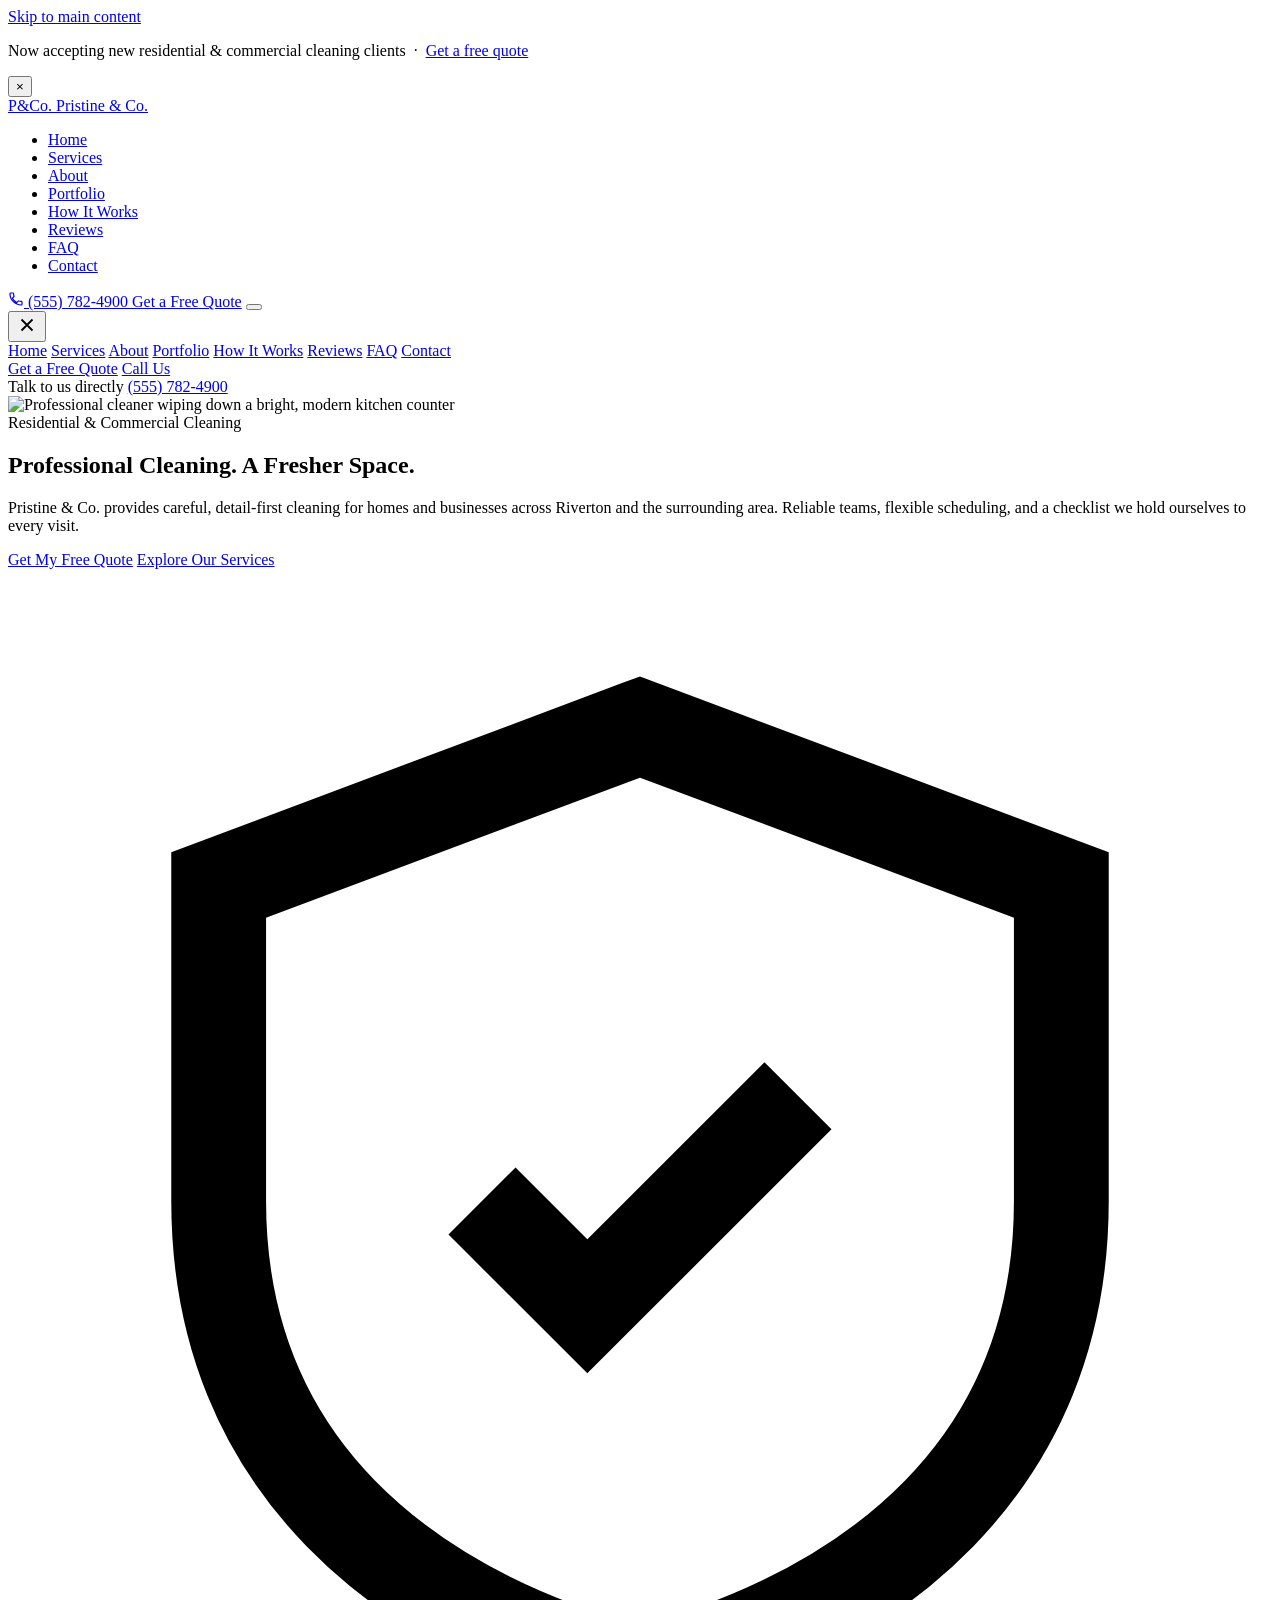
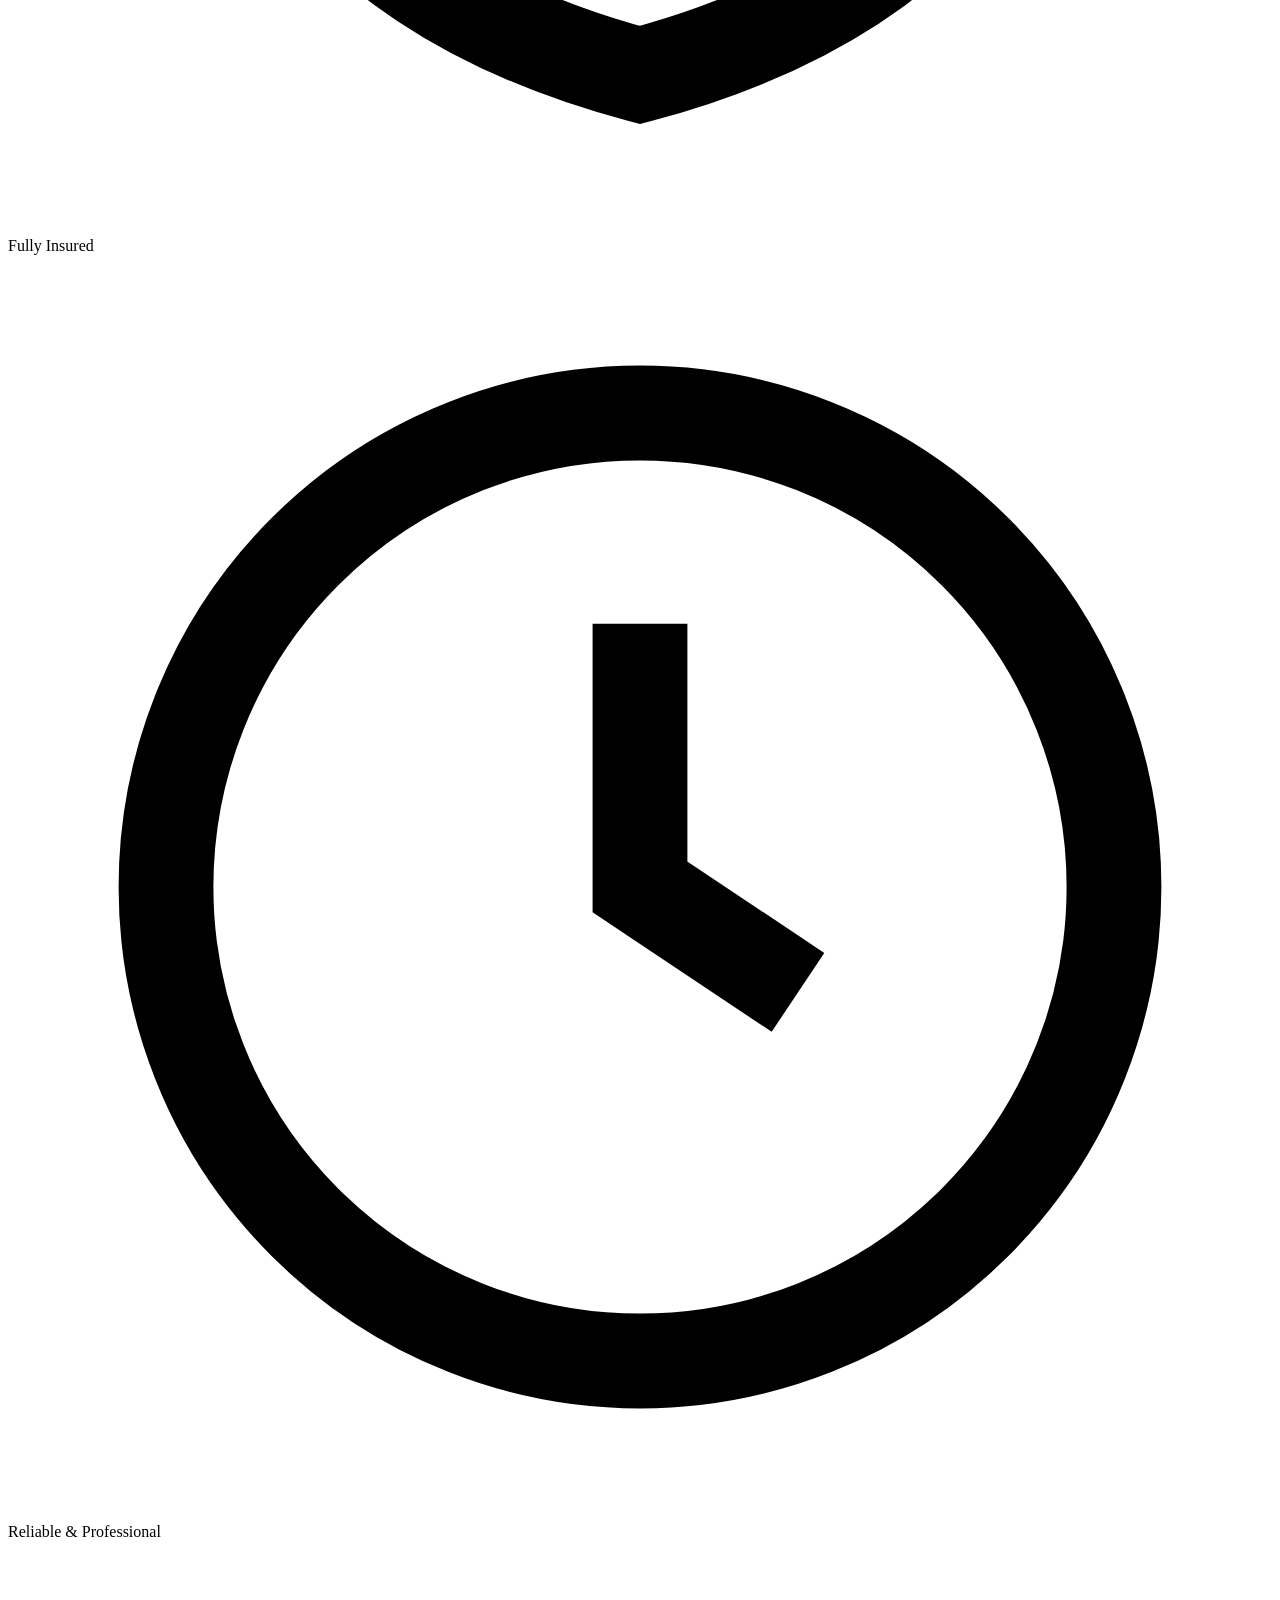
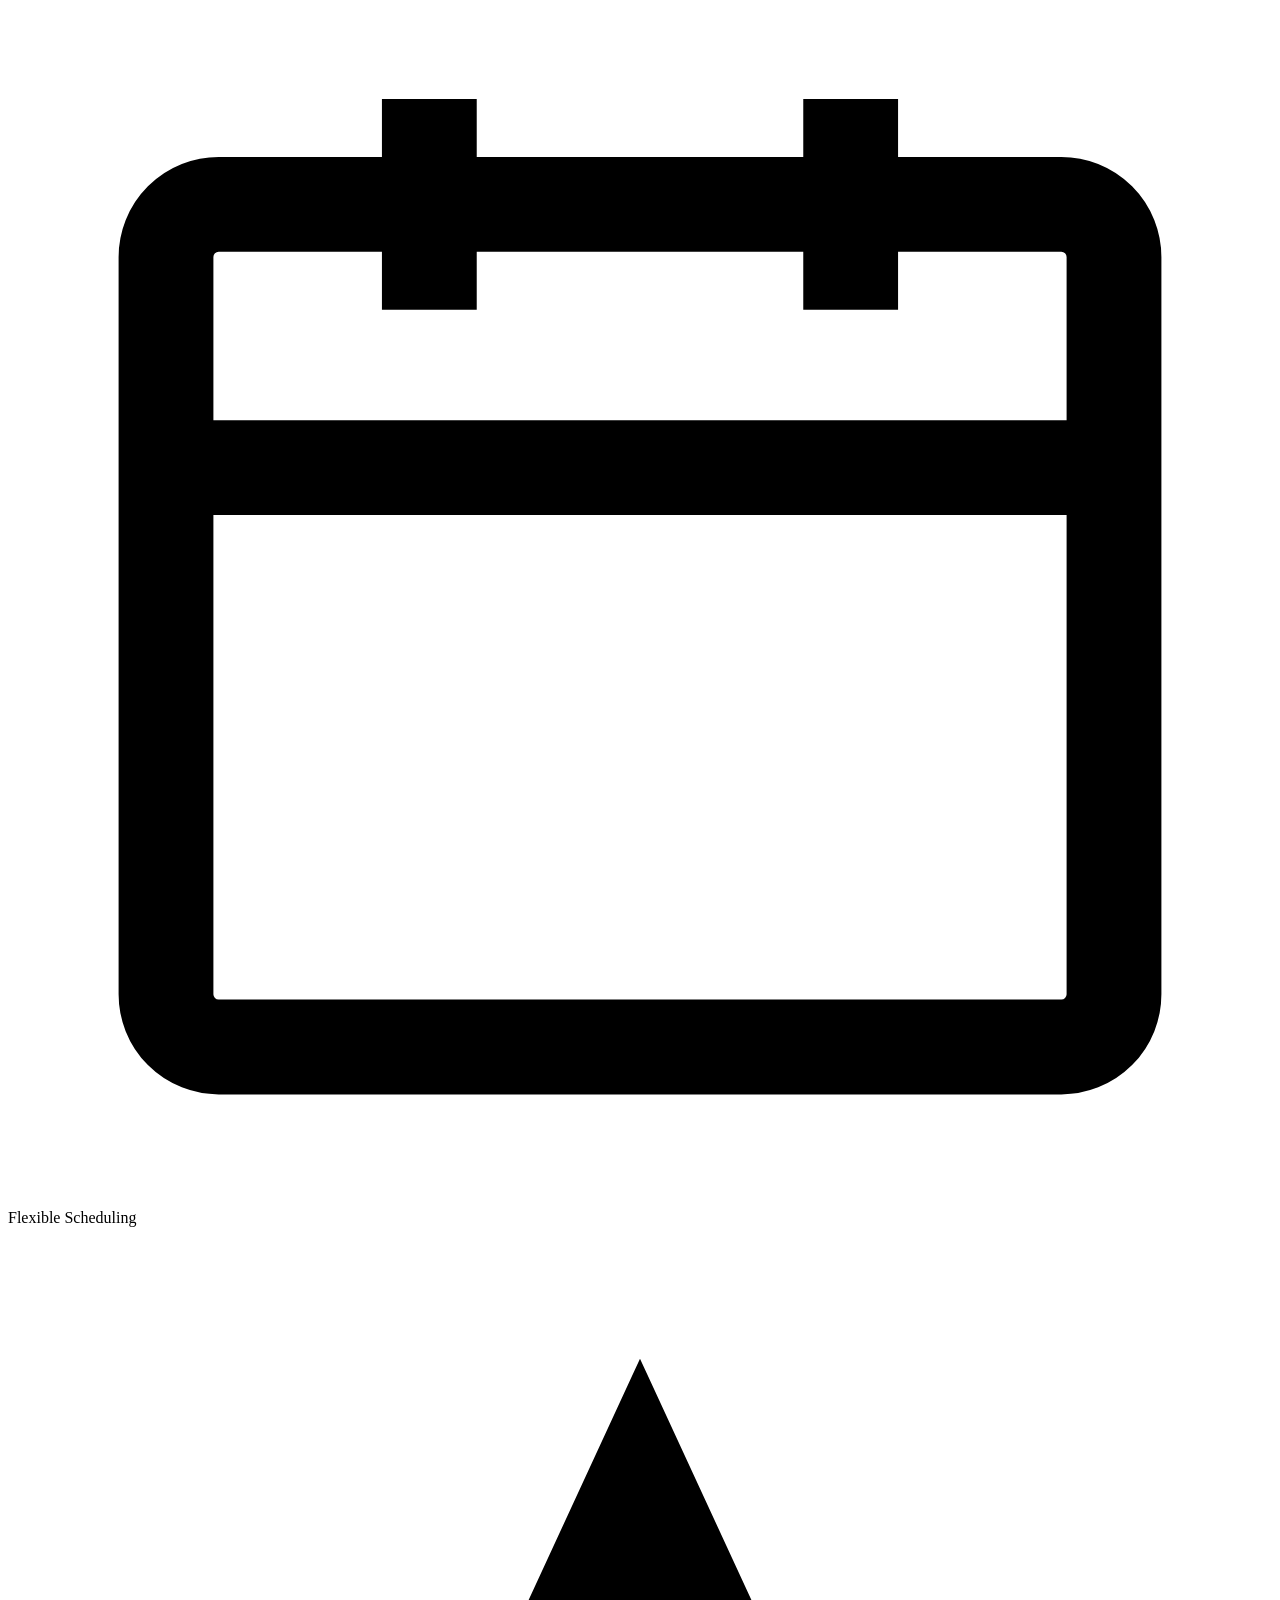
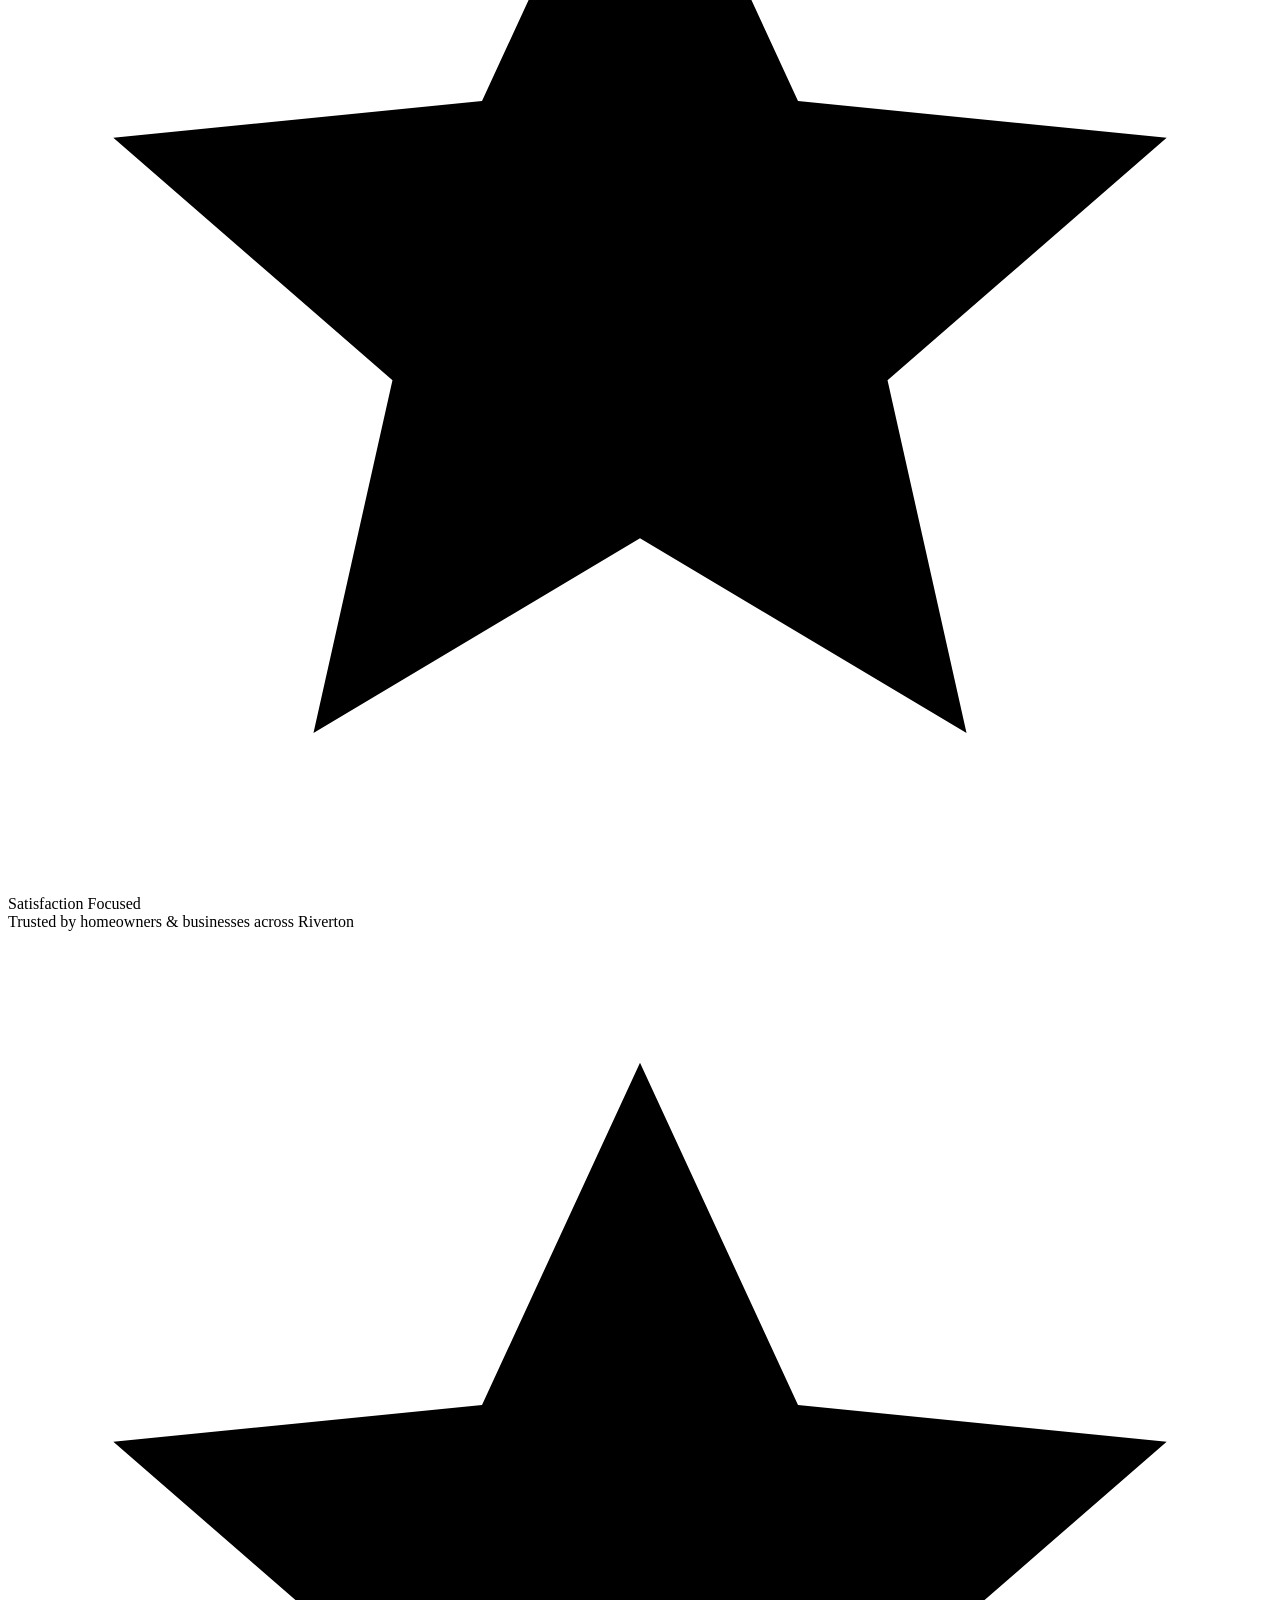
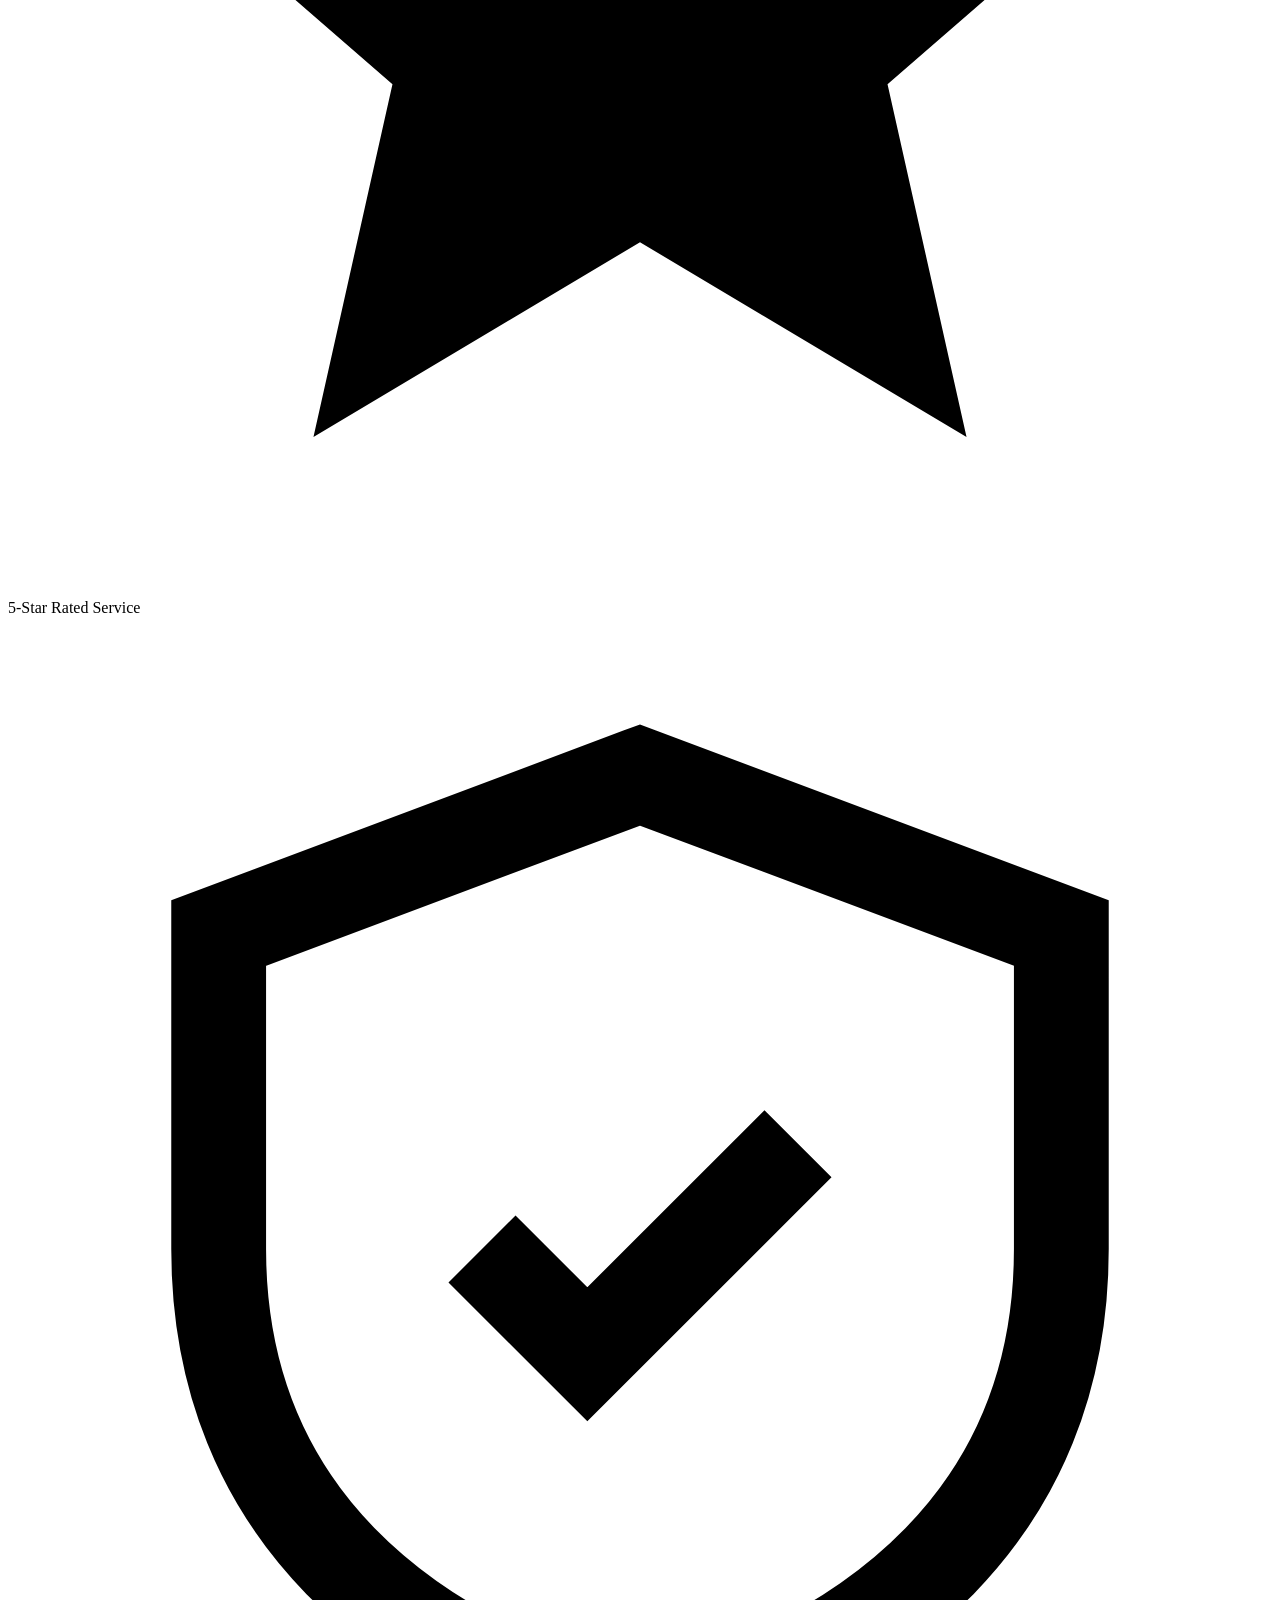
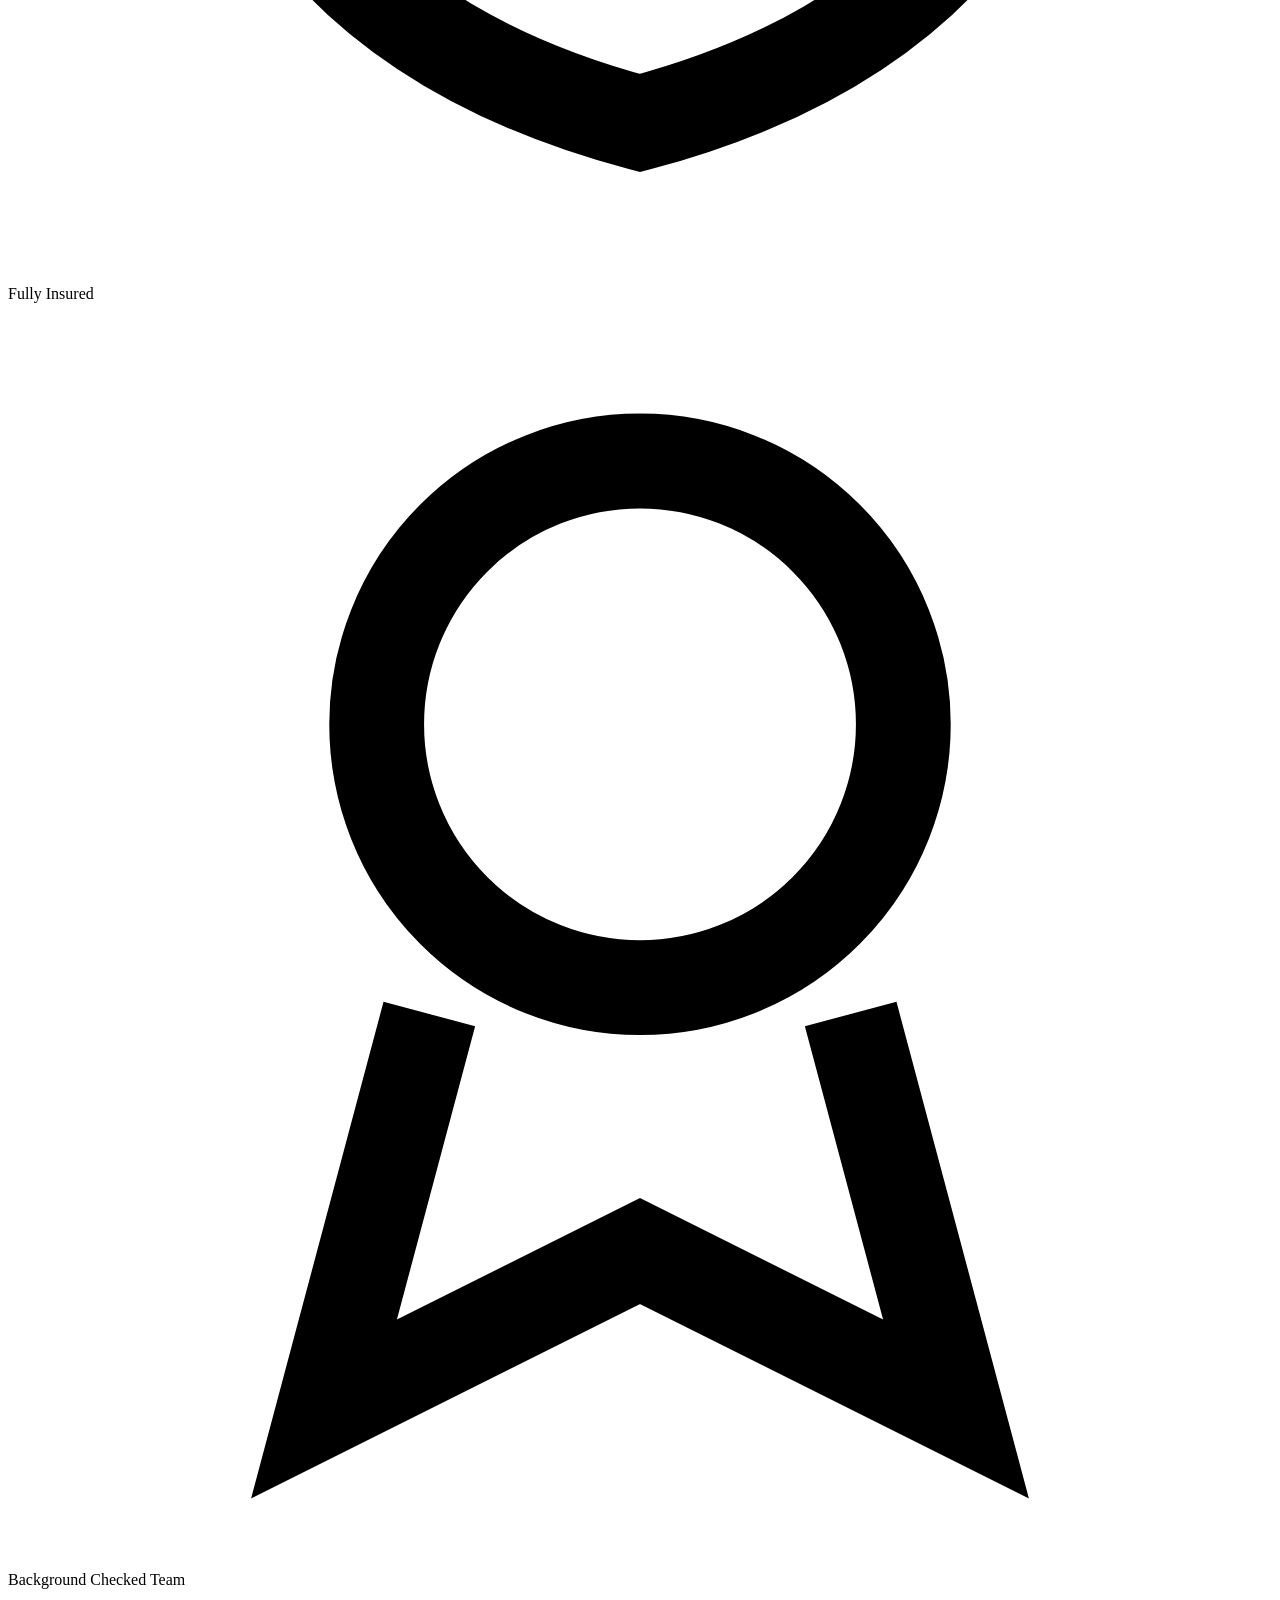
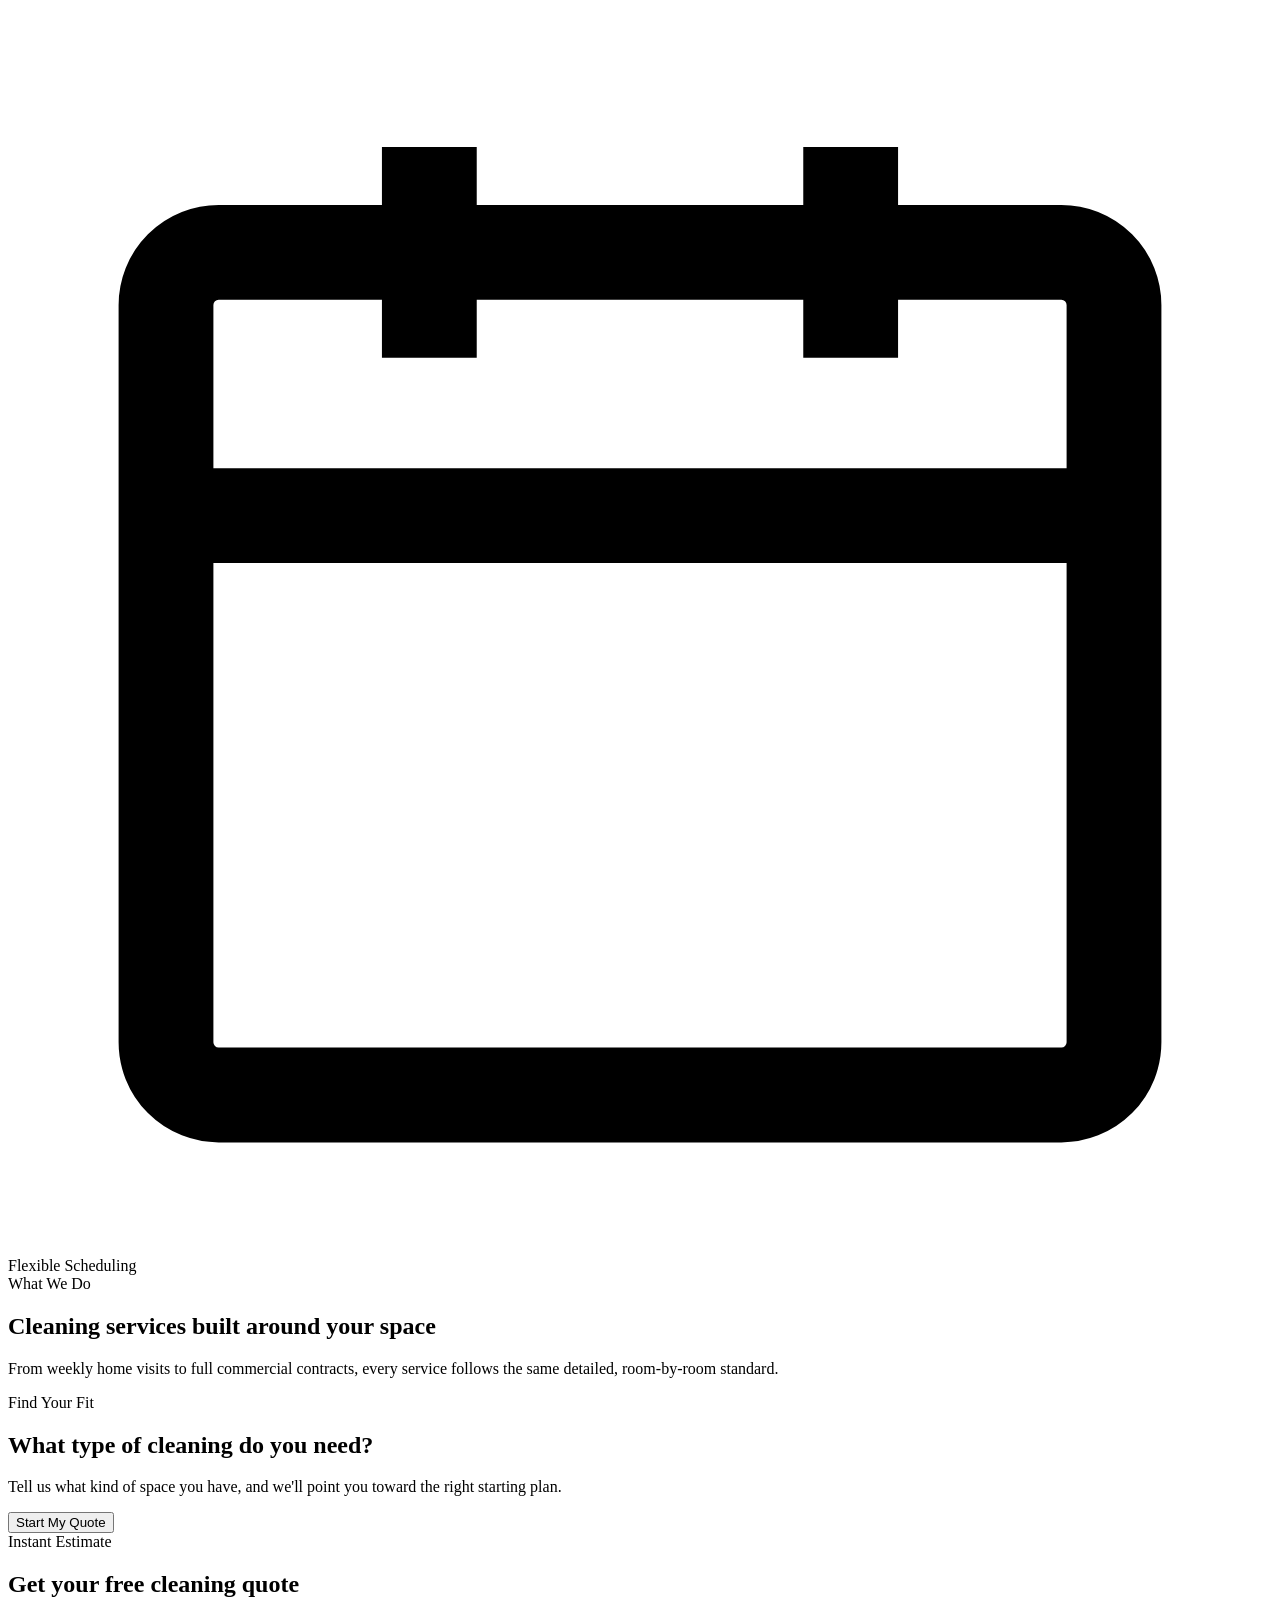
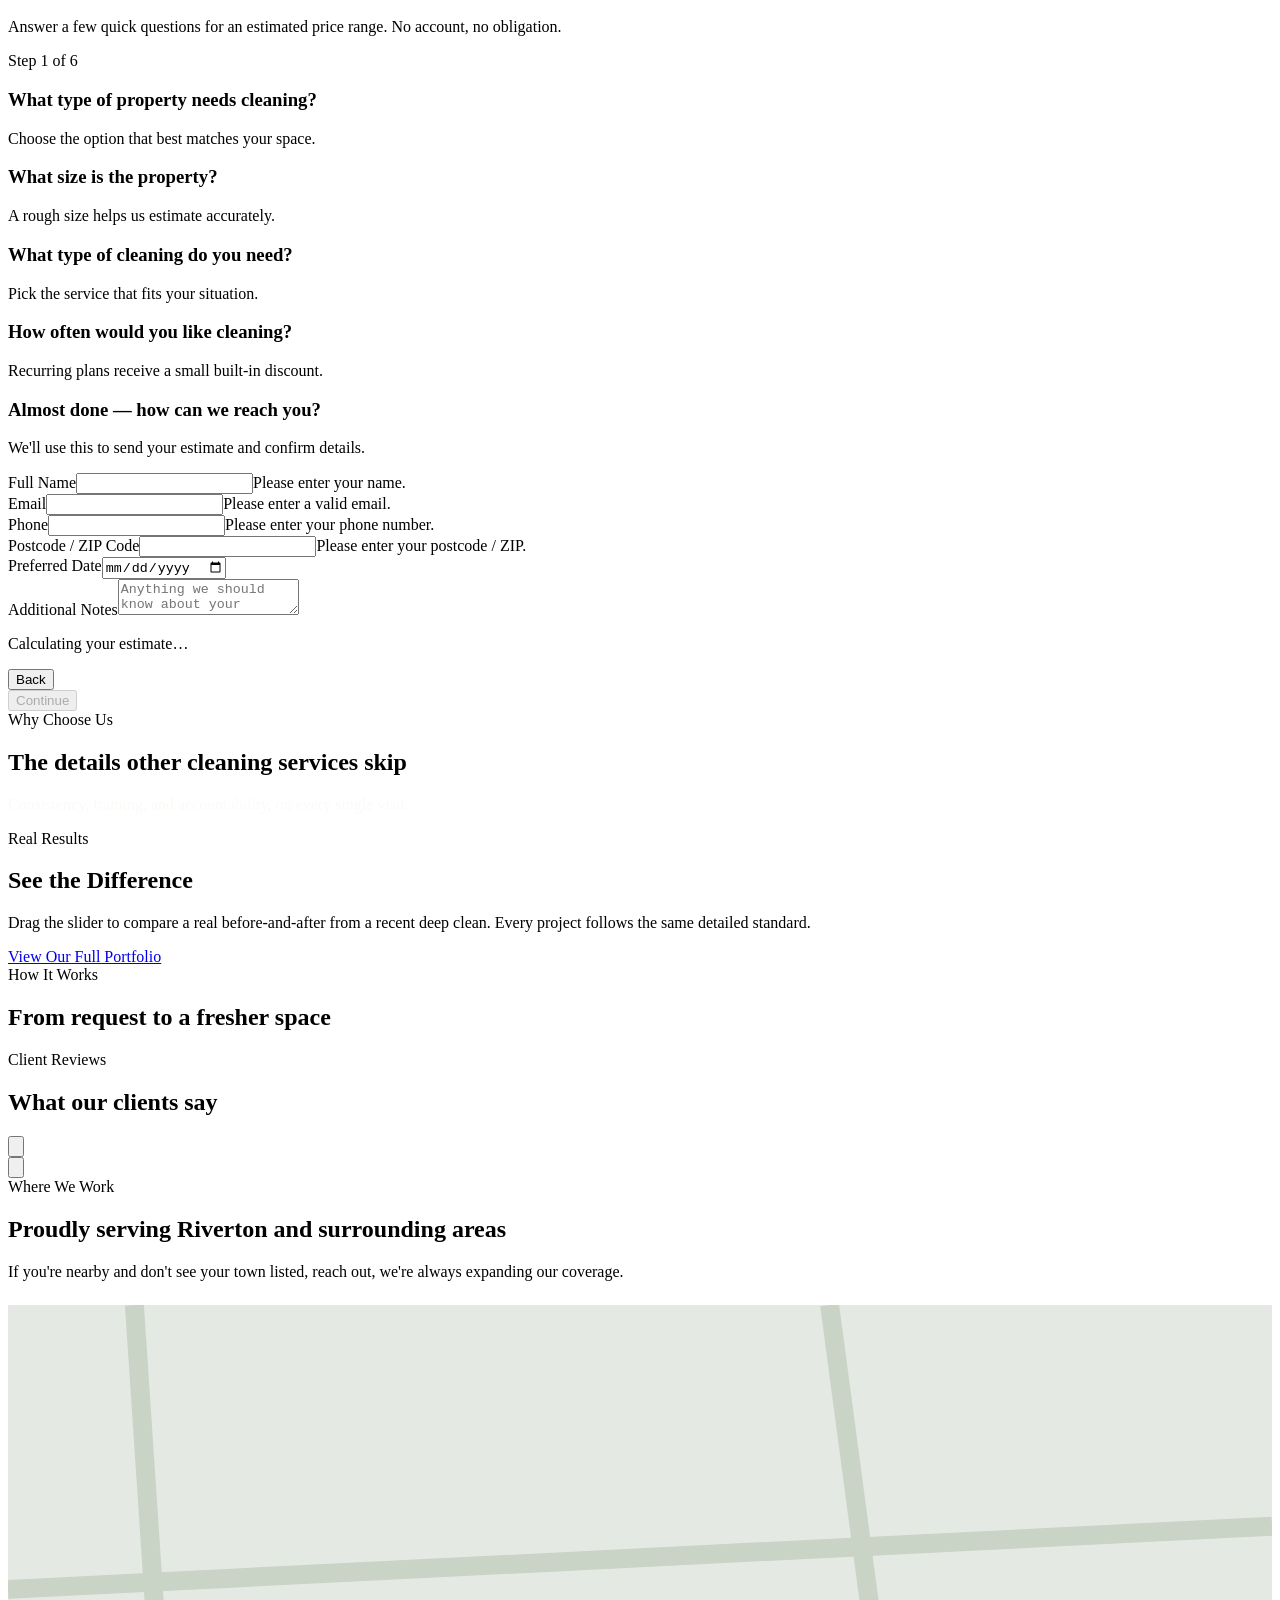
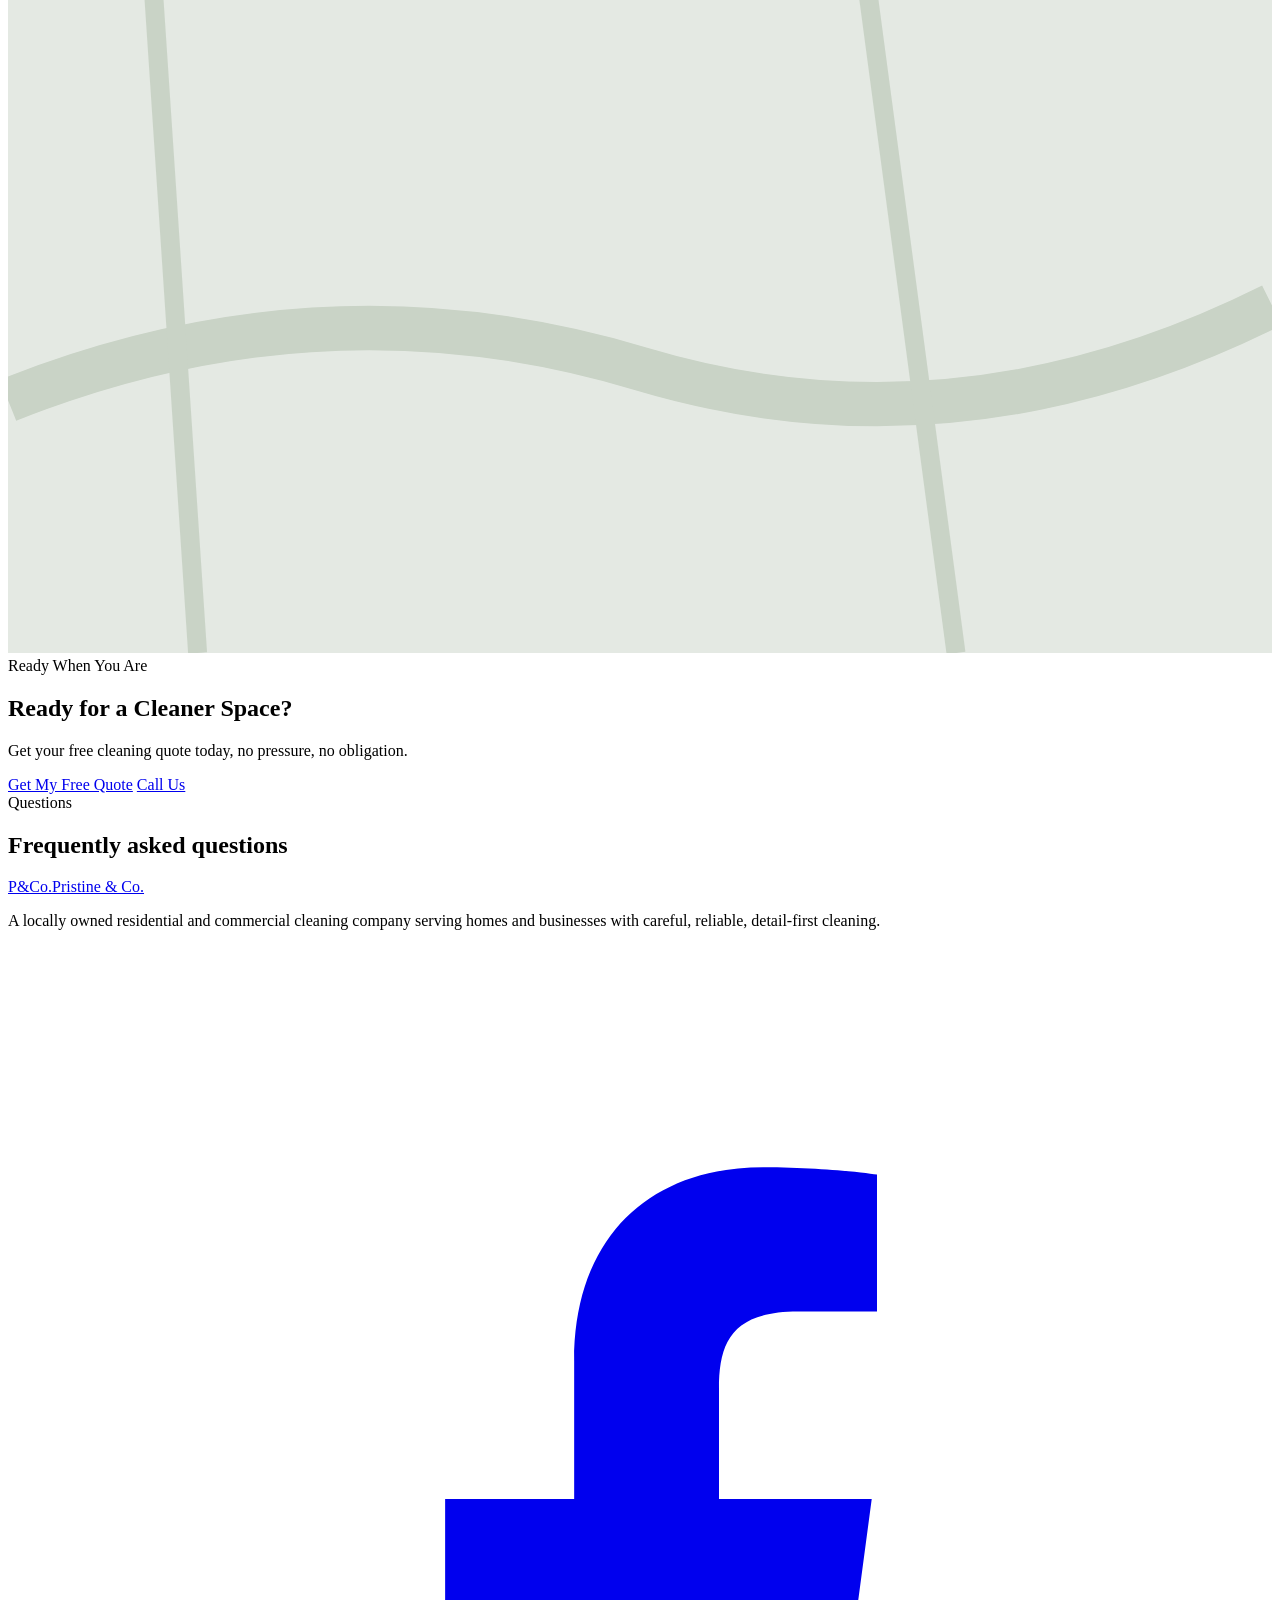
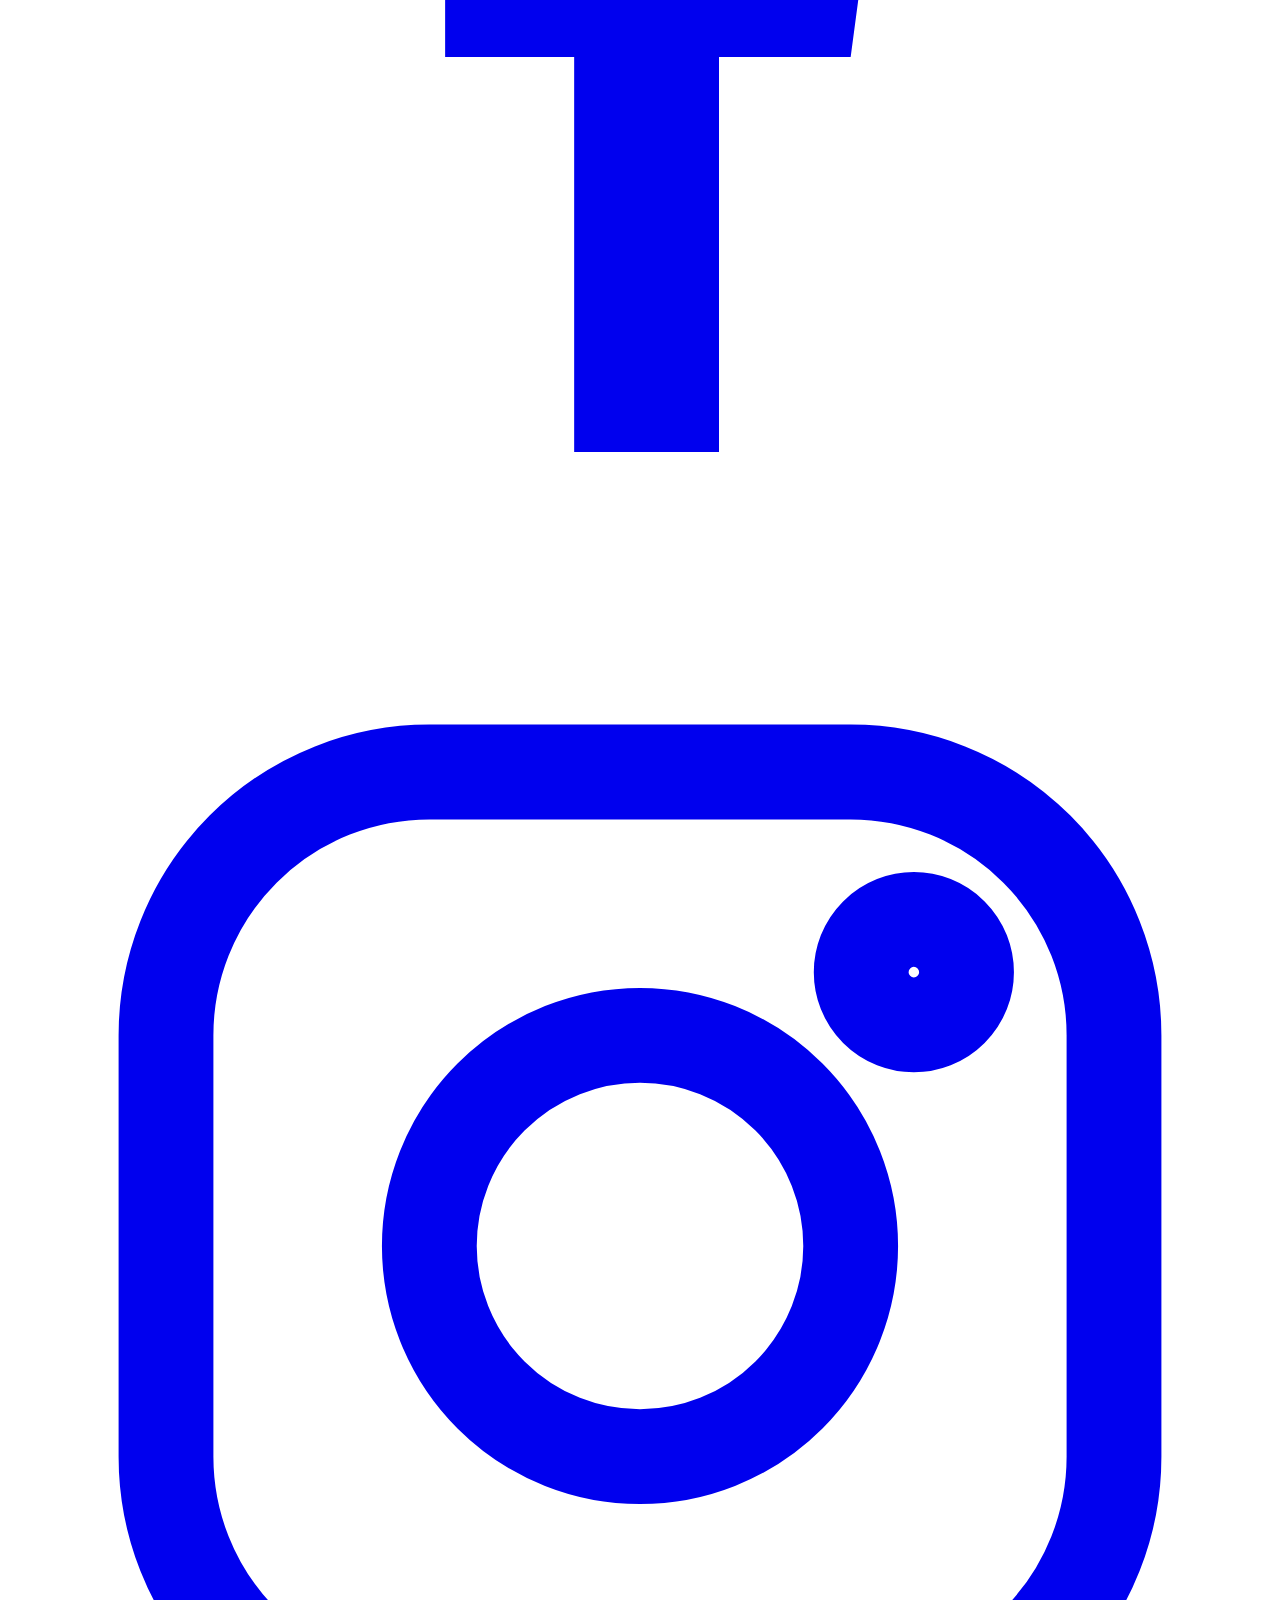
==== index.html @ bf478733 "Add files via upload" ====
<!DOCTYPE html>
<html lang="en">
<head>
<meta charset="UTF-8">
<meta name="viewport" content="width=device-width, initial-scale=1.0">
<title>Pristine &amp; Co. | Residential &amp; Commercial Cleaning in Riverton, NY</title>
<meta name="description" content="Pristine &amp; Co. provides trusted residential and commercial cleaning in Riverton, NY and surrounding areas. Get a free instant quote in under a minute.">
<link rel="canonical" href="https://example.com/index.html">
<meta property="og:type" content="website">
<meta property="og:title" content="Pristine & Co. | Professional Cleaning Services">
<meta property="og:description" content="Trusted residential and commercial cleaning in Riverton, NY. Get a free instant quote in under a minute.">
<meta property="og:image" content="https://images.unsplash.com/photo-1581578731548-c64695cc6952?auto=format&fit=crop&w=1200&q=80">
<meta name="theme-color" content="#263A32">
<link rel="icon" type="image/svg+xml" href="assets/icons/favicon.svg">
<link rel="preconnect" href="https://fonts.googleapis.com">
<link rel="preconnect" href="https://fonts.gstatic.com" crossorigin>
<link href="https://fonts.googleapis.com/css2?family=Fraunces:opsz,wght@9..144,400;9..144,500;9..144,600&family=Inter:wght@400;500;600;700&display=swap" rel="stylesheet">
<link rel="stylesheet" href="css/style.css">
<script type="application/ld+json">
{
  "@context": "https://schema.org",
  "@type": "LocalBusiness",
  "name": "Pristine & Co.",
  "image": "https://images.unsplash.com/photo-1581578731548-c64695cc6952",
  "telephone": "+1-555-782-4900",
  "email": "hello@pristineandco.example",
  "address": {
    "@type": "PostalAddress",
    "streetAddress": "128 Harbor Mill Road, Suite 4",
    "addressLocality": "Riverton",
    "addressRegion": "NY",
    "postalCode": "12180",
    "addressCountry": "US"
  },
  "priceRange": "$$",
  "openingHours": ["Mo-Fr 07:00-19:00", "Sa 08:00-16:00"],
  "areaServed": ["Riverton", "Millbrook Heights", "Ashford", "Cedar Falls", "North Haven", "Oakdale", "Westbridge", "Thornton"]
}
</script>
</head>
<body>
<a class="skip-link" href="#main">Skip to main content</a>
<div class="scroll-progress" aria-hidden="true"></div>

<!-- ANNOUNCEMENT BAR -->
<div class="announce" role="region" aria-label="Announcement">
  <div class="announce__inner">
    <p>Now accepting new residential &amp; commercial cleaning clients &nbsp;·&nbsp; <a href="#quote">Get a free quote</a></p>
    <button class="announce__close" aria-label="Dismiss announcement">&times;</button>
  </div>
</div>

<!-- HEADER / NAV -->
<header class="site-header">
  <nav class="navbar is-transparent" data-transparent="true" aria-label="Primary">
    <div class="navbar__inner">
      <a href="index.html" class="brand">
        <span class="brand__mark">P&amp;Co.</span>
        <span class="brand__name">Pristine &amp; Co.</span>
      </a>
      <ul class="nav-links">
        <li><a href="index.html" class="nav-link is-active">Home</a></li>
        <li><a href="services.html" class="nav-link">Services</a></li>
        <li><a href="about.html" class="nav-link">About</a></li>
        <li><a href="portfolio.html" class="nav-link">Portfolio</a></li>
        <li><a href="index.html#how-it-works" class="nav-link">How It Works</a></li>
        <li><a href="index.html#reviews" class="nav-link">Reviews</a></li>
        <li><a href="index.html#faq" class="nav-link">FAQ</a></li>
        <li><a href="contact.html" class="nav-link">Contact</a></li>
      </ul>
      <div class="nav-actions">
        <a href="tel:+15557824900" class="nav-phone" data-call-link>
          <svg viewBox="0 0 24 24" fill="none" stroke="currentColor" stroke-width="1.8" width="16" height="16"><path d="M6.6 10.8c1.4 2.8 3.8 5.2 6.6 6.6l2.2-2.2c.3-.3.7-.4 1-.2 1.1.4 2.3.6 3.6.6.6 0 1 .4 1 1V20c0 .6-.4 1-1 1C10.6 21 3 13.4 3 4c0-.6.4-1 1-1h3.4c.6 0 1 .4 1 1 0 1.3.2 2.5.6 3.6.1.4 0 .8-.2 1L6.6 10.8Z"/></svg>
          <span data-phone-display>(555) 782-4900</span>
        </a>
        <a href="#quote" class="btn btn-primary btn-sm">Get a Free Quote</a>
        <button class="nav-toggle" aria-label="Open menu" aria-expanded="false" aria-controls="mobile-menu">
          <span class="nav-toggle__bars"><span></span><span></span><span></span></span>
        </button>
      </div>
    </div>
  </nav>
</header>

<!-- MOBILE MENU -->
<div class="mobile-menu" id="mobile-menu">
  <div class="mobile-menu__backdrop"></div>
  <div class="mobile-menu__panel">
    <button class="mobile-menu__close" aria-label="Close menu">
      <svg viewBox="0 0 24 24" fill="none" stroke="currentColor" stroke-width="2" width="22" height="22"><path d="M6 6l12 12M18 6 6 18"/></svg>
    </button>
    <nav class="mobile-menu__links" aria-label="Mobile">
      <a href="index.html">Home</a>
      <a href="services.html">Services</a>
      <a href="about.html">About</a>
      <a href="portfolio.html">Portfolio</a>
      <a href="index.html#how-it-works">How It Works</a>
      <a href="index.html#reviews">Reviews</a>
      <a href="index.html#faq">FAQ</a>
      <a href="contact.html">Contact</a>
    </nav>
    <div class="mobile-menu__cta">
      <a href="#quote" class="btn btn-primary btn-block">Get a Free Quote</a>
      <a href="tel:+15557824900" class="btn btn-outline btn-block" data-call-link>Call Us</a>
    </div>
    <div class="mobile-menu__contact">
      Talk to us directly
      <a href="tel:+15557824900" data-call-link data-phone-display>(555) 782-4900</a>
    </div>
  </div>
</div>

<main id="main">

  <!-- HERO -->
  <section class="hero">
    <div class="hero__media">
      <img src="https://images.unsplash.com/photo-1581578731548-c64695cc6952?auto=format&fit=crop&w=1800&q=80" alt="Professional cleaner wiping down a bright, modern kitchen counter" width="1800" height="1200">
    </div>
    <div class="hero__content">
      <span class="eyebrow">Residential &amp; Commercial Cleaning</span>
      <h1>Professional Cleaning. A Fresher Space.</h1>
      <p class="hero__lead">Pristine &amp; Co. provides careful, detail-first cleaning for homes and businesses across Riverton and the surrounding area. Reliable teams, flexible scheduling, and a checklist we hold ourselves to every visit.</p>
      <div class="hero__actions">
        <a href="#quote" class="btn btn-primary">Get My Free Quote</a>
        <a href="#services" class="btn btn-outline-light">Explore Our Services</a>
      </div>
      <div class="hero__trust">
        <span class="hero__trust-item"><svg viewBox="0 0 24 24" fill="none" stroke="currentColor" stroke-width="1.8"><path d="M12 3 4 6v6c0 5 3.5 7.8 8 9 4.5-1.2 8-4 8-9V6l-8-3Z"/><path d="m9 12 2 2 4-4"/></svg>Fully Insured</span>
        <span class="hero__trust-item"><svg viewBox="0 0 24 24" fill="none" stroke="currentColor" stroke-width="1.8"><circle cx="12" cy="12" r="9"/><path d="M12 7v5l3 2"/></svg>Reliable &amp; Professional</span>
        <span class="hero__trust-item"><svg viewBox="0 0 24 24" fill="none" stroke="currentColor" stroke-width="1.8"><rect x="3" y="5" width="18" height="16" rx="1"/><path d="M3 10h18M8 3v4M16 3v4"/></svg>Flexible Scheduling</span>
        <span class="hero__trust-item"><svg viewBox="0 0 24 24" fill="currentColor"><path d="M12 2.5 15 9l7 .7-5.3 4.6L18.2 21 12 17.3 5.8 21l1.5-6.7L2 9.7 9 9l3-6.5Z"/></svg>Satisfaction Focused</span>
      </div>
    </div>
  </section>

  <!-- TRUST STRIP -->
  <section class="trust-strip reveal">
    <div class="container trust-strip__inner">
      <span class="trust-strip__label">Trusted by homeowners &amp; businesses across Riverton</span>
      <div class="trust-strip__items">
        <span class="trust-strip__item"><svg viewBox="0 0 24 24" fill="currentColor"><path d="M12 2.5 15 9l7 .7-5.3 4.6L18.2 21 12 17.3 5.8 21l1.5-6.7L2 9.7 9 9l3-6.5Z"/></svg>5-Star Rated Service</span>
        <span class="trust-strip__item"><svg viewBox="0 0 24 24" fill="none" stroke="currentColor" stroke-width="1.8"><path d="M12 3 4 6v6c0 5 3.5 7.8 8 9 4.5-1.2 8-4 8-9V6l-8-3Z"/><path d="m9 12 2 2 4-4"/></svg>Fully Insured</span>
        <span class="trust-strip__item"><svg viewBox="0 0 24 24" fill="none" stroke="currentColor" stroke-width="1.8"><circle cx="12" cy="8" r="5"/><path d="M8 13.5 6 21l6-3 6 3-2-7.5"/></svg>Background Checked Team</span>
        <span class="trust-strip__item"><svg viewBox="0 0 24 24" fill="none" stroke="currentColor" stroke-width="1.8"><rect x="3" y="5" width="18" height="16" rx="1"/><path d="M3 10h18M8 3v4M16 3v4"/></svg>Flexible Scheduling</span>
      </div>
    </div>
  </section>

  <!-- SERVICES -->
  <section class="section" id="services">
    <div class="container">
      <div class="section-head reveal">
        <span class="eyebrow">What We Do</span>
        <h2>Cleaning services built around your space</h2>
        <p class="lead">From weekly home visits to full commercial contracts, every service follows the same detailed, room-by-room standard.</p>
      </div>
      <div class="grid grid-3" id="services-grid"></div>
    </div>
  </section>

  <!-- INTERACTIVE SERVICE SELECTOR -->
  <section class="section section--tight section--dim">
    <div class="container">
      <div class="section-head center reveal">
        <span class="eyebrow">Find Your Fit</span>
        <h2>What type of cleaning do you need?</h2>
        <p class="lead">Tell us what kind of space you have, and we'll point you toward the right starting plan.</p>
      </div>
      <div class="selector reveal" id="service-selector"></div>
      <div class="selector__result" id="selector-result">
        <p data-selector-copy></p>
        <button class="btn btn-primary" data-quote-jumpstart="house">Start My Quote</button>
      </div>
    </div>
  </section>

  <!-- SMART QUOTE CHECKER -->
  <section class="section" id="quote">
    <div class="container">
      <div class="section-head center reveal">
        <span class="eyebrow">Instant Estimate</span>
        <h2>Get your free cleaning quote</h2>
        <p class="lead">Answer a few quick questions for an estimated price range. No account, no obligation.</p>
      </div>

      <div class="quote reveal" data-quote-app>
        <div class="quote__header">
          <span data-step-label>Step 1 of 6</span>
          <div class="quote__progress-track"><div class="quote__progress-bar"></div></div>
        </div>

        <div class="quote__body">
          <!-- Step 1: Property Type -->
          <div class="quote__step is-active" data-step="1">
            <h3>What type of property needs cleaning?</h3>
            <p class="text-soft">Choose the option that best matches your space.</p>
            <div class="option-grid" data-property-grid></div>
          </div>

          <!-- Step 2: Size -->
          <div class="quote__step" data-step="2">
            <h3>What size is the property?</h3>
            <p class="text-soft">A rough size helps us estimate accurately.</p>
            <div class="option-grid" data-size-grid></div>
          </div>

          <!-- Step 3: Cleaning Type -->
          <div class="quote__step" data-step="3">
            <h3>What type of cleaning do you need?</h3>
            <p class="text-soft">Pick the service that fits your situation.</p>
            <div class="option-grid" data-cleaning-grid></div>
          </div>

          <!-- Step 4: Frequency -->
          <div class="quote__step" data-step="4">
            <h3>How often would you like cleaning?</h3>
            <p class="text-soft">Recurring plans receive a small built-in discount.</p>
            <div class="option-grid" data-frequency-grid></div>
          </div>

          <!-- Step 5: Contact details -->
          <div class="quote__step" data-step="5">
            <h3>Almost done — how can we reach you?</h3>
            <p class="text-soft">We'll use this to send your estimate and confirm details.</p>
            <form data-contact-form novalidate>
              <div class="form-grid">
                <div class="field"><label for="q-name">Full Name</label><input id="q-name" type="text" data-required autocomplete="name"><span class="field__error">Please enter your name.</span></div>
                <div class="field"><label for="q-email">Email</label><input id="q-email" type="email" data-required autocomplete="email"><span class="field__error">Please enter a valid email.</span></div>
                <div class="field"><label for="q-phone">Phone</label><input id="q-phone" type="tel" data-required autocomplete="tel"><span class="field__error">Please enter your phone number.</span></div>
                <div class="field"><label for="q-zip">Postcode / ZIP Code</label><input id="q-zip" type="text" data-required autocomplete="postal-code"><span class="field__error">Please enter your postcode / ZIP.</span></div>
                <div class="field"><label for="q-date">Preferred Date</label><input id="q-date" type="date"></div>
                <div class="field full"><label for="q-notes">Additional Notes</label><textarea id="q-notes" placeholder="Anything we should know about your space?"></textarea></div>
              </div>
            </form>
          </div>

          <!-- Step 6: Loading / Result -->
          <div class="quote__step" data-step="6">
            <div class="quote__loading" data-quote-loading>
              <div class="spinner" aria-hidden="true"></div>
              <p class="text-soft">Calculating your estimate…</p>
            </div>
            <div class="quote__result" data-quote-result style="display:none;">
              <span class="eyebrow">Your Estimate</span>
              <h3>Your estimated cleaning range</h3>
              <div class="quote__result-range" data-result-range>$0 – $0</div>
              <p class="quote__result-note">Estimated pricing only. Final pricing may vary based on the property and cleaning requirements.</p>
              <div class="quote__result-summary" data-result-summary></div>
              <div class="quote__result-actions">
                <button class="btn btn-primary" data-quote-request>Request My Quote</button>
                <a class="btn btn-outline" data-quote-whatsapp href="#" target="_blank" rel="noopener">WhatsApp Us</a>
              </div>
            </div>
          </div>
        </div>

        <div class="quote__nav">
          <button class="btn btn-outline btn-sm" data-quote-back type="button">Back</button>
          <div class="quote__nav-spacer"></div>
          <button class="btn btn-primary btn-sm" data-quote-next type="button" disabled>Continue</button>
        </div>
      </div>
    </div>
  </section>

  <!-- WHY CHOOSE US -->
  <section class="section section--dark">
    <div class="container">
      <div class="split">
        <div class="reveal">
          <span class="eyebrow">Why Choose Us</span>
          <h2>The details other cleaning services skip</h2>
          <p class="lead" style="margin-top:0.75rem; color:rgba(251,249,245,0.82);">Consistency, training, and accountability, on every single visit.</p>
        </div>
        <div id="why-grid"></div>
      </div>
    </div>
  </section>

  <!-- BEFORE / AFTER PREVIEW -->
  <section class="section">
    <div class="container">
      <div class="split split--reverse">
        <div class="reveal-scale" id="ba-preview"></div>
        <div class="reveal">
          <span class="eyebrow">Real Results</span>
          <h2>See the Difference</h2>
          <p class="lead">Drag the slider to compare a real before-and-after from a recent deep clean. Every project follows the same detailed standard.</p>
          <a href="portfolio.html" class="btn btn-dark" style="margin-top:1.5rem;">View Our Full Portfolio</a>
        </div>
      </div>
    </div>
  </section>

  <!-- STATISTICS -->
  <section class="section section--sage">
    <div class="container">
      <div class="stats" id="stats-grid"></div>
    </div>
  </section>

  <!-- HOW IT WORKS -->
  <section class="section" id="how-it-works">
    <div class="container">
      <div class="section-head center reveal">
        <span class="eyebrow">How It Works</span>
        <h2>From request to a fresher space</h2>
      </div>
      <div class="process" id="process-grid"></div>
    </div>
  </section>

  <!-- TESTIMONIALS -->
  <section class="section section--dim" id="reviews">
    <div class="container">
      <div class="section-head center reveal">
        <span class="eyebrow">Client Reviews</span>
        <h2>What our clients say</h2>
      </div>
      <div class="testi-carousel reveal" data-testimonial-carousel>
        <div class="testi-track"><div class="testi-track__inner" id="testi-track"></div></div>
        <div class="testi-controls">
          <button class="testi-arrow testi-arrow--prev" aria-label="Previous testimonial"><svg viewBox="0 0 24 24" fill="none" stroke="currentColor" stroke-width="2"><path d="M15 6l-6 6 6 6"/></svg></button>
          <div class="testi-dots"></div>
          <button class="testi-arrow testi-arrow--next" aria-label="Next testimonial"><svg viewBox="0 0 24 24" fill="none" stroke="currentColor" stroke-width="2"><path d="M9 6l6 6-6 6"/></svg></button>
        </div>
      </div>
    </div>
  </section>

  <!-- SERVICE AREA -->
  <section class="section">
    <div class="container">
      <div class="split">
        <div class="reveal">
          <span class="eyebrow">Where We Work</span>
          <h2>Proudly serving <span data-service-city>Riverton</span> and surrounding areas</h2>
          <p class="lead" style="margin-top:0.75rem;">If you're nearby and don't see your town listed, reach out, we're always expanding our coverage.</p>
          <ul class="area-list" id="area-list" style="margin-top:1.5rem;"></ul>
        </div>
        <div class="reveal-scale">
          <div class="area-map" aria-hidden="true">
            <svg viewBox="0 0 400 300" preserveAspectRatio="xMidYMid slice">
              <rect width="400" height="300" fill="#E4E9E3"/>
              <path d="M0 220 Q100 180 200 210 T400 190" stroke="#C9D3C6" stroke-width="14" fill="none"/>
              <path d="M40 0 L60 300" stroke="#C9D3C6" stroke-width="6"/>
              <path d="M260 0 L300 300" stroke="#C9D3C6" stroke-width="6"/>
              <path d="M0 90 L400 70" stroke="#C9D3C6" stroke-width="6"/>
            </svg>
            <span class="area-map__pin" style="top:38%; left:44%;"></span>
            <span class="area-map__pin" style="top:56%; left:62%;"></span>
            <span class="area-map__pin" style="top:28%; left:70%;"></span>
            <span class="area-map__pin" style="top:68%; left:30%;"></span>
          </div>
        </div>
      </div>
    </div>
  </section>

  <!-- SPECIAL OFFER CTA -->
  <section class="section">
    <div class="container">
      <div class="cta-band reveal-scale">
        <div class="cta-band__content">
          <span class="eyebrow" style="color:var(--color-brass-light);">Ready When You Are</span>
          <h2>Ready for a Cleaner Space?</h2>
          <p>Get your free cleaning quote today, no pressure, no obligation.</p>
          <div class="cta-band__actions">
            <a href="#quote" class="btn btn-primary">Get My Free Quote</a>
            <a href="tel:+15557824900" class="btn btn-outline-light" data-call-link>Call Us</a>
          </div>
        </div>
      </div>
    </div>
  </section>

  <!-- FAQ -->
  <section class="section section--dim" id="faq">
    <div class="container">
      <div class="section-head center reveal">
        <span class="eyebrow">Questions</span>
        <h2>Frequently asked questions</h2>
      </div>
      <div class="faq reveal" id="faq-list"></div>
    </div>
  </section>

</main>

<!-- FOOTER -->
<footer class="site-footer">
  <div class="container footer-top">
    <div class="footer-brand">
      <a href="index.html" class="brand"><span class="brand__mark">P&amp;Co.</span><span class="brand__name">Pristine &amp; Co.</span></a>
      <p>A locally owned residential and commercial cleaning company serving homes and businesses with careful, reliable, detail-first cleaning.</p>
      <div class="footer-social">
        <a href="https://facebook.com/" aria-label="Facebook" target="_blank" rel="noopener"><svg viewBox="0 0 24 24" fill="currentColor"><path d="M13.5 21v-7.5H16l.4-3H13.5V8.4c0-.87.24-1.46 1.5-1.46H16.5V4.34C16.24 4.3 15.36 4.2 14.34 4.2c-2.13 0-3.59 1.3-3.59 3.68v2.62H8.3v3h2.45V21h2.75Z"/></svg></a>
        <a href="https://instagram.com/" aria-label="Instagram" target="_blank" rel="noopener"><svg viewBox="0 0 24 24" fill="none" stroke="currentColor" stroke-width="1.8"><rect x="3" y="3" width="18" height="18" rx="5"/><circle cx="12" cy="12" r="4"/><circle cx="17.2" cy="6.8" r="1"/></svg></a>
        <a href="https://linkedin.com/" aria-label="LinkedIn" target="_blank" rel="noopener"><svg viewBox="0 0 24 24" fill="currentColor"><path d="M4.98 3.5a2 2 0 1 1 0 4 2 2 0 0 1 0-4ZM3.5 9h3v11.5h-3V9Zm6.5 0h2.9v1.6h.04c.4-.76 1.4-1.6 2.9-1.6 3.1 0 3.66 2 3.66 4.6v6.9h-3v-6.1c0-1.46-.03-3.3-2-3.3-2 0-2.3 1.6-2.3 3.2v6.2h-3V9Z"/></svg></a>
      </div>
    </div>
    <div class="footer-col">
      <h4>Quick Links</h4>
      <ul>
        <li><a href="index.html">Home</a></li>
        <li><a href="services.html">Services</a></li>
        <li><a href="about.html">About</a></li>
        <li><a href="portfolio.html">Portfolio</a></li>
        <li><a href="contact.html">Contact</a></li>
      </ul>
    </div>
    <div class="footer-col">
      <h4>Services</h4>
      <ul>
        <li><a href="services.html#residential">Residential Cleaning</a></li>
        <li><a href="services.html#deep">Deep Cleaning</a></li>
        <li><a href="services.html#moveinout">Move-In / Move-Out</a></li>
        <li><a href="services.html#commercial">Commercial Cleaning</a></li>
        <li><a href="services.html#airbnb">Airbnb Turnovers</a></li>
      </ul>
    </div>
    <div class="footer-col">
      <h4>Contact</h4>
      <address>
        128 Harbor Mill Road, Suite 4<br>Riverton, NY 12180<br><br>
        <a href="tel:+15557824900" data-call-link data-phone-display>(555) 782-4900</a><br>
        <a href="mailto:hello@pristineandco.example">hello@pristineandco.example</a>
      </address>
    </div>
  </div>
  <div class="container footer-bottom">
    <p>&copy; <span data-year></span> Pristine &amp; Co. All rights reserved.</p>
    <div class="footer-bottom-links">
      <a href="privacy.html">Privacy Policy</a>
      <a href="terms.html">Terms</a>
    </div>
  </div>
</footer>

<!-- FLOATING WIDGETS -->
<div class="float-stack">
  <button class="back-to-top" aria-label="Back to top">
    <svg viewBox="0 0 24 24" fill="none" stroke="currentColor" stroke-width="2"><path d="M12 19V5M5 12l7-7 7 7"/></svg>
  </button>
  <a class="float-btn float-btn--call" href="tel:+15557824900" data-call-link aria-label="Call Pristine & Co.">
    <span class="float-btn__tip">Call Us</span>
    <svg viewBox="0 0 24 24" fill="none" stroke="currentColor" stroke-width="1.8"><path d="M6.6 10.8c1.4 2.8 3.8 5.2 6.6 6.6l2.2-2.2c.3-.3.7-.4 1-.2 1.1.4 2.3.6 3.6.6.6 0 1 .4 1 1V20c0 .6-.4 1-1 1C10.6 21 3 13.4 3 4c0-.6.4-1 1-1h3.4c.6 0 1 .4 1 1 0 1.3.2 2.5.6 3.6.1.4 0 .8-.2 1L6.6 10.8Z"/></svg>
  </a>
  <a class="float-btn float-btn--whatsapp" href="#" target="_blank" rel="noopener" data-whatsapp-link aria-label="Message us on WhatsApp">
    <span class="float-btn__tip">WhatsApp</span>
    <svg viewBox="0 0 24 24" fill="currentColor"><path d="M17.5 14.4c-.3-.1-1.7-.9-2-1-.3-.1-.5-.1-.6.1-.2.3-.7 1-.9 1.2-.2.2-.3.2-.6.1-.3-.1-1.3-.5-2.4-1.5-.9-.8-1.5-1.8-1.7-2.1-.2-.3 0-.5.1-.6.1-.1.3-.3.4-.5.1-.1.2-.3.3-.4.1-.2 0-.4 0-.5 0-.1-.6-1.5-.8-2-.2-.5-.4-.4-.6-.4h-.5c-.2 0-.5.1-.7.3-.3.3-1 1-1 2.4s1 2.8 1.2 3c.1.2 2.1 3.2 5 4.4.7.3 1.3.5 1.7.6.7.2 1.4.2 1.9.1.6-.1 1.7-.7 2-1.4.2-.7.2-1.2.2-1.4-.1-.1-.3-.2-.5-.3Z"/><path d="M12 2a10 10 0 0 0-8.6 15L2 22l5.2-1.4A10 10 0 1 0 12 2Zm0 18.2c-1.6 0-3.2-.4-4.5-1.2l-.3-.2-3.1.8.8-3-.2-.3A8.2 8.2 0 1 1 12 20.2Z"/></svg>
  </a>
  <button class="float-btn float-btn--chat" data-chat-launcher aria-label="Open chat assistant" aria-expanded="false">
    <span class="float-btn__tip">Need Help?</span>
    <svg viewBox="0 0 24 24" fill="none" stroke="currentColor" stroke-width="1.8"><path d="M21 11.5a8.4 8.4 0 0 1-8.9 8.4 8.9 8.9 0 0 1-3.4-.7L3 21l1.9-5.2A8.3 8.3 0 0 1 3.5 11a8.4 8.4 0 0 1 8.9-8.5 8.6 8.6 0 0 1 8.6 9Z"/></svg>
  </button>
</div>

<!-- CHATBOT PANEL -->
<div class="chat-panel" data-chat-panel role="dialog" aria-label="Chat assistant" aria-hidden="true">
  <div class="chat-panel__header">
    <strong>Pristine &amp; Co.</strong>
    <button class="chat-panel__close" aria-label="Close chat"><svg viewBox="0 0 24 24" fill="none" stroke="currentColor" stroke-width="2"><path d="M6 6l12 12M18 6 6 18"/></svg></button>
  </div>
  <div class="chat-panel__body"></div>
</div>

<!-- MOBILE BOTTOM CONTACT BAR -->
<div class="mobile-bar">
  <div class="mobile-bar__inner">
    <a class="mobile-bar__item" href="#" target="_blank" rel="noopener" data-whatsapp-link>
      <svg viewBox="0 0 24 24" fill="currentColor"><path d="M17.5 14.4c-.3-.1-1.7-.9-2-1-.3-.1-.5-.1-.6.1-.2.3-.7 1-.9 1.2-.2.2-.3.2-.6.1-.3-.1-1.3-.5-2.4-1.5-.9-.8-1.5-1.8-1.7-2.1-.2-.3 0-.5.1-.6.1-.1.3-.3.4-.5.1-.1.2-.3.3-.4.1-.2 0-.4 0-.5 0-.1-.6-1.5-.8-2-.2-.5-.4-.4-.6-.4h-.5c-.2 0-.5.1-.7.3-.3.3-1 1-1 2.4s1 2.8 1.2 3c.1.2 2.1 3.2 5 4.4.7.3 1.3.5 1.7.6.7.2 1.4.2 1.9.1.6-.1 1.7-.7 2-1.4.2-.7.2-1.2.2-1.4-.1-.1-.3-.2-.5-.3Z"/></svg>
      WhatsApp
    </a>
    <a class="mobile-bar__item" href="tel:+15557824900" data-call-link>
      <svg viewBox="0 0 24 24" fill="none" stroke="currentColor" stroke-width="1.8"><path d="M6.6 10.8c1.4 2.8 3.8 5.2 6.6 6.6l2.2-2.2c.3-.3.7-.4 1-.2 1.1.4 2.3.6 3.6.6.6 0 1 .4 1 1V20c0 .6-.4 1-1 1C10.6 21 3 13.4 3 4c0-.6.4-1 1-1h3.4c.6 0 1 .4 1 1 0 1.3.2 2.5.6 3.6.1.4 0 .8-.2 1L6.6 10.8Z"/></svg>
      Call
    </a>
    <a class="mobile-bar__item primary" href="#quote">
      <svg viewBox="0 0 24 24" fill="none" stroke="currentColor" stroke-width="1.8"><path d="M12 3v4M12 17v4M3 12h4M17 12h4M6 6l2.5 2.5M15.5 15.5 18 18M18 6l-2.5 2.5M8.5 15.5 6 18"/></svg>
      Get Quote
    </a>
  </div>
</div>

<script src="js/config.js"></script>
<script src="js/main.js"></script>
<script src="js/home.js"></script>
<script src="js/quote.js"></script>
</body>
</html>
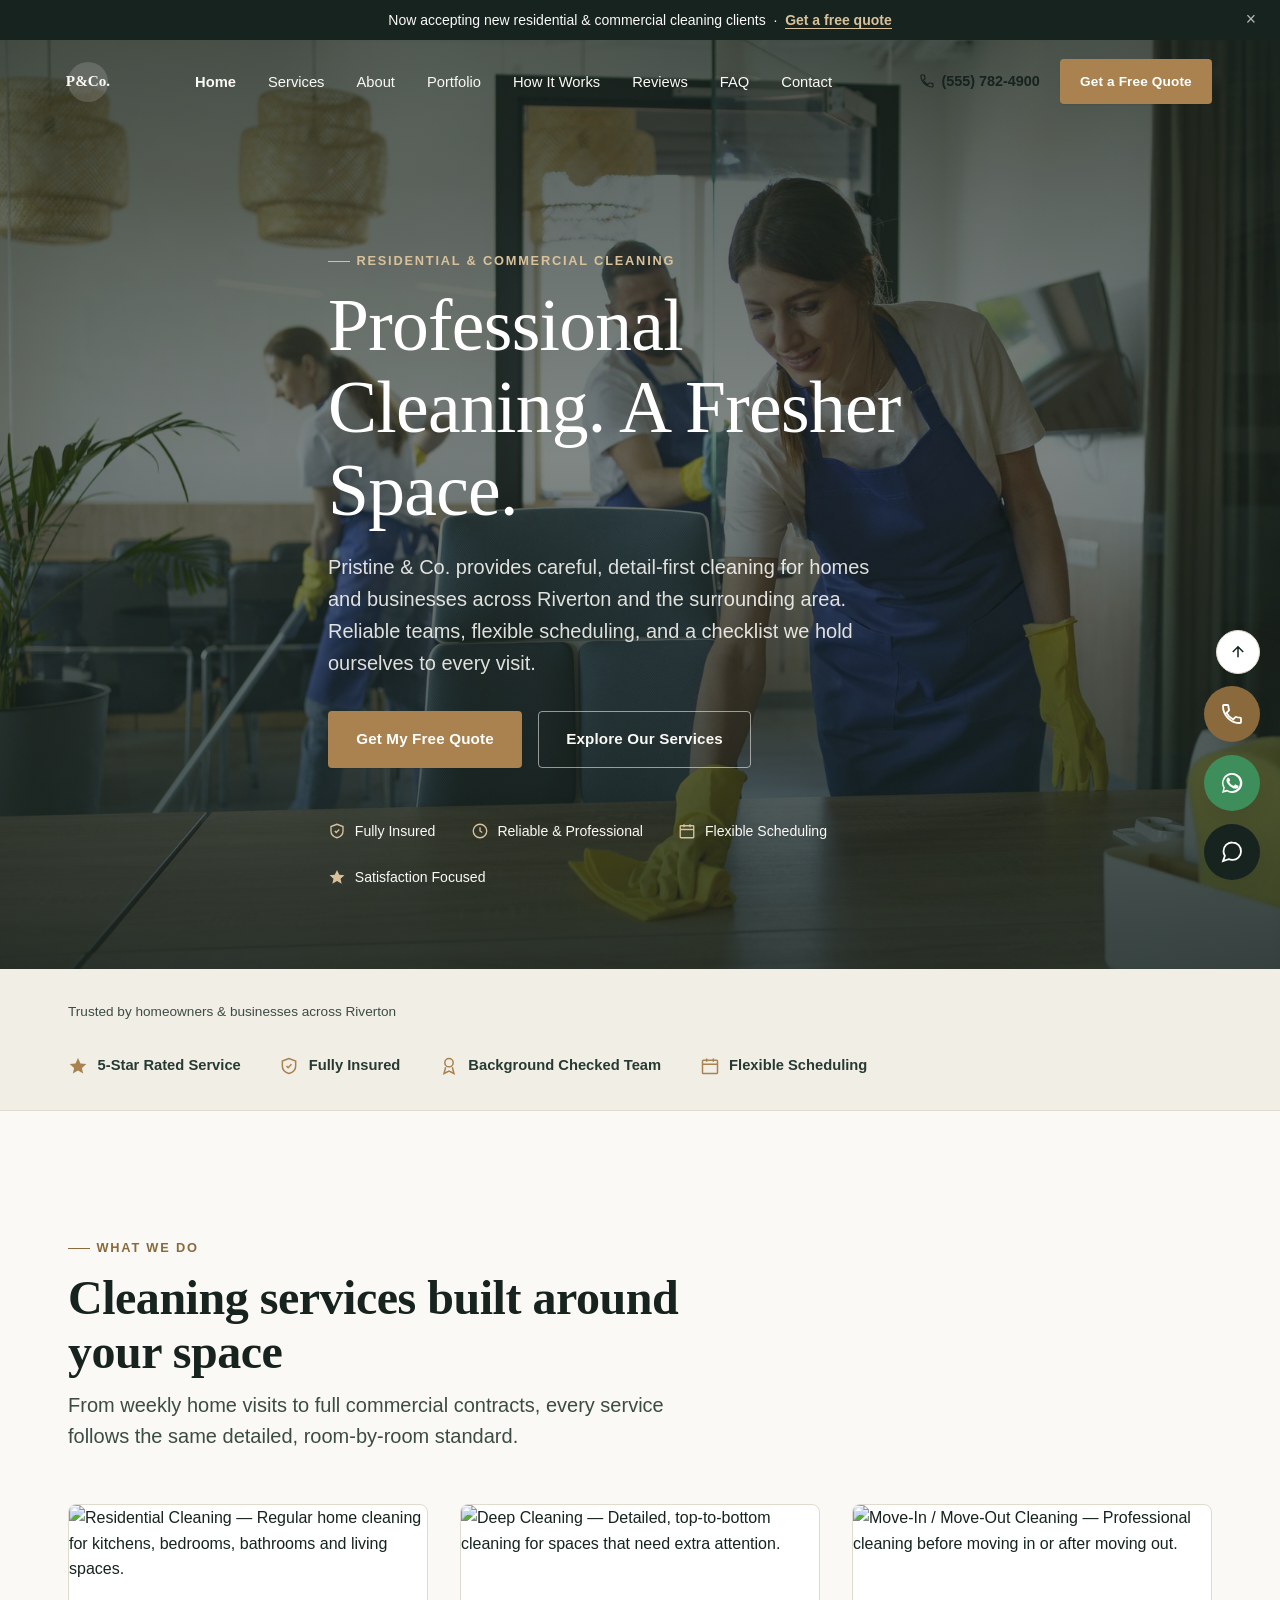
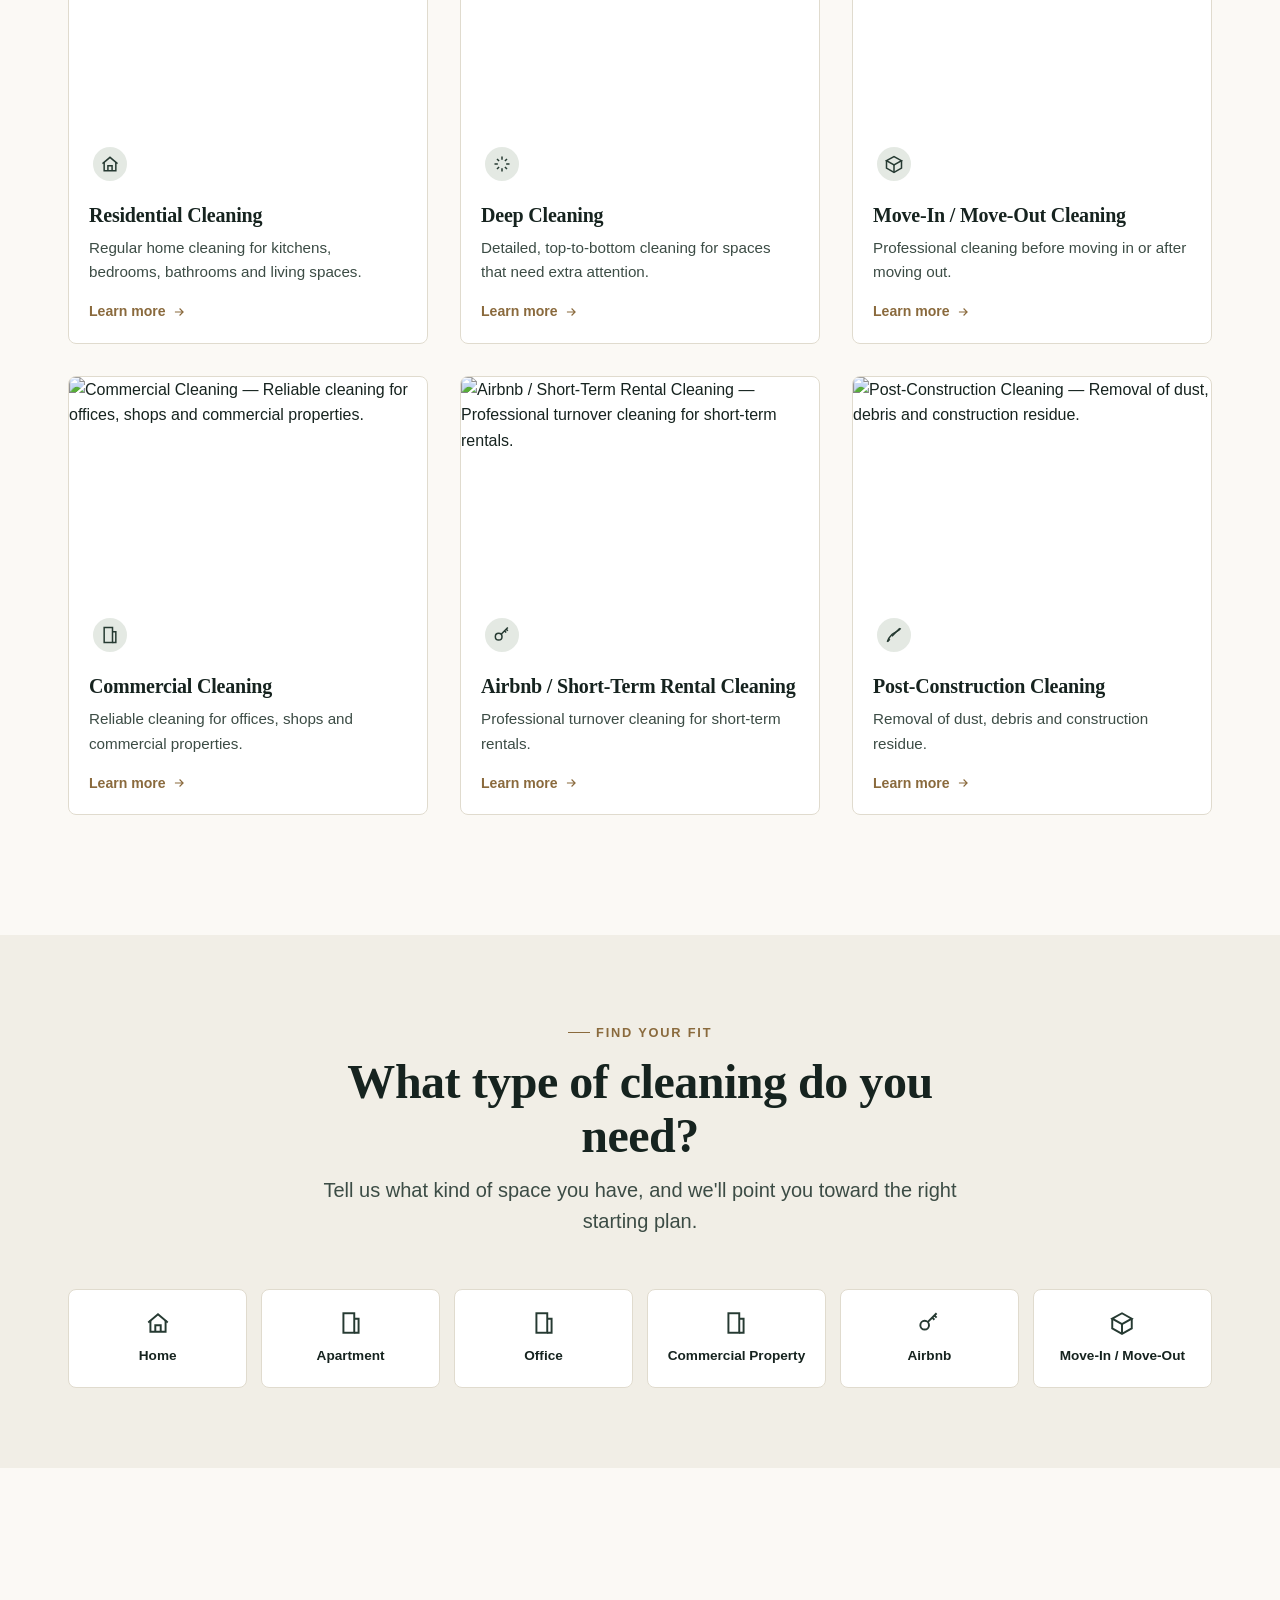
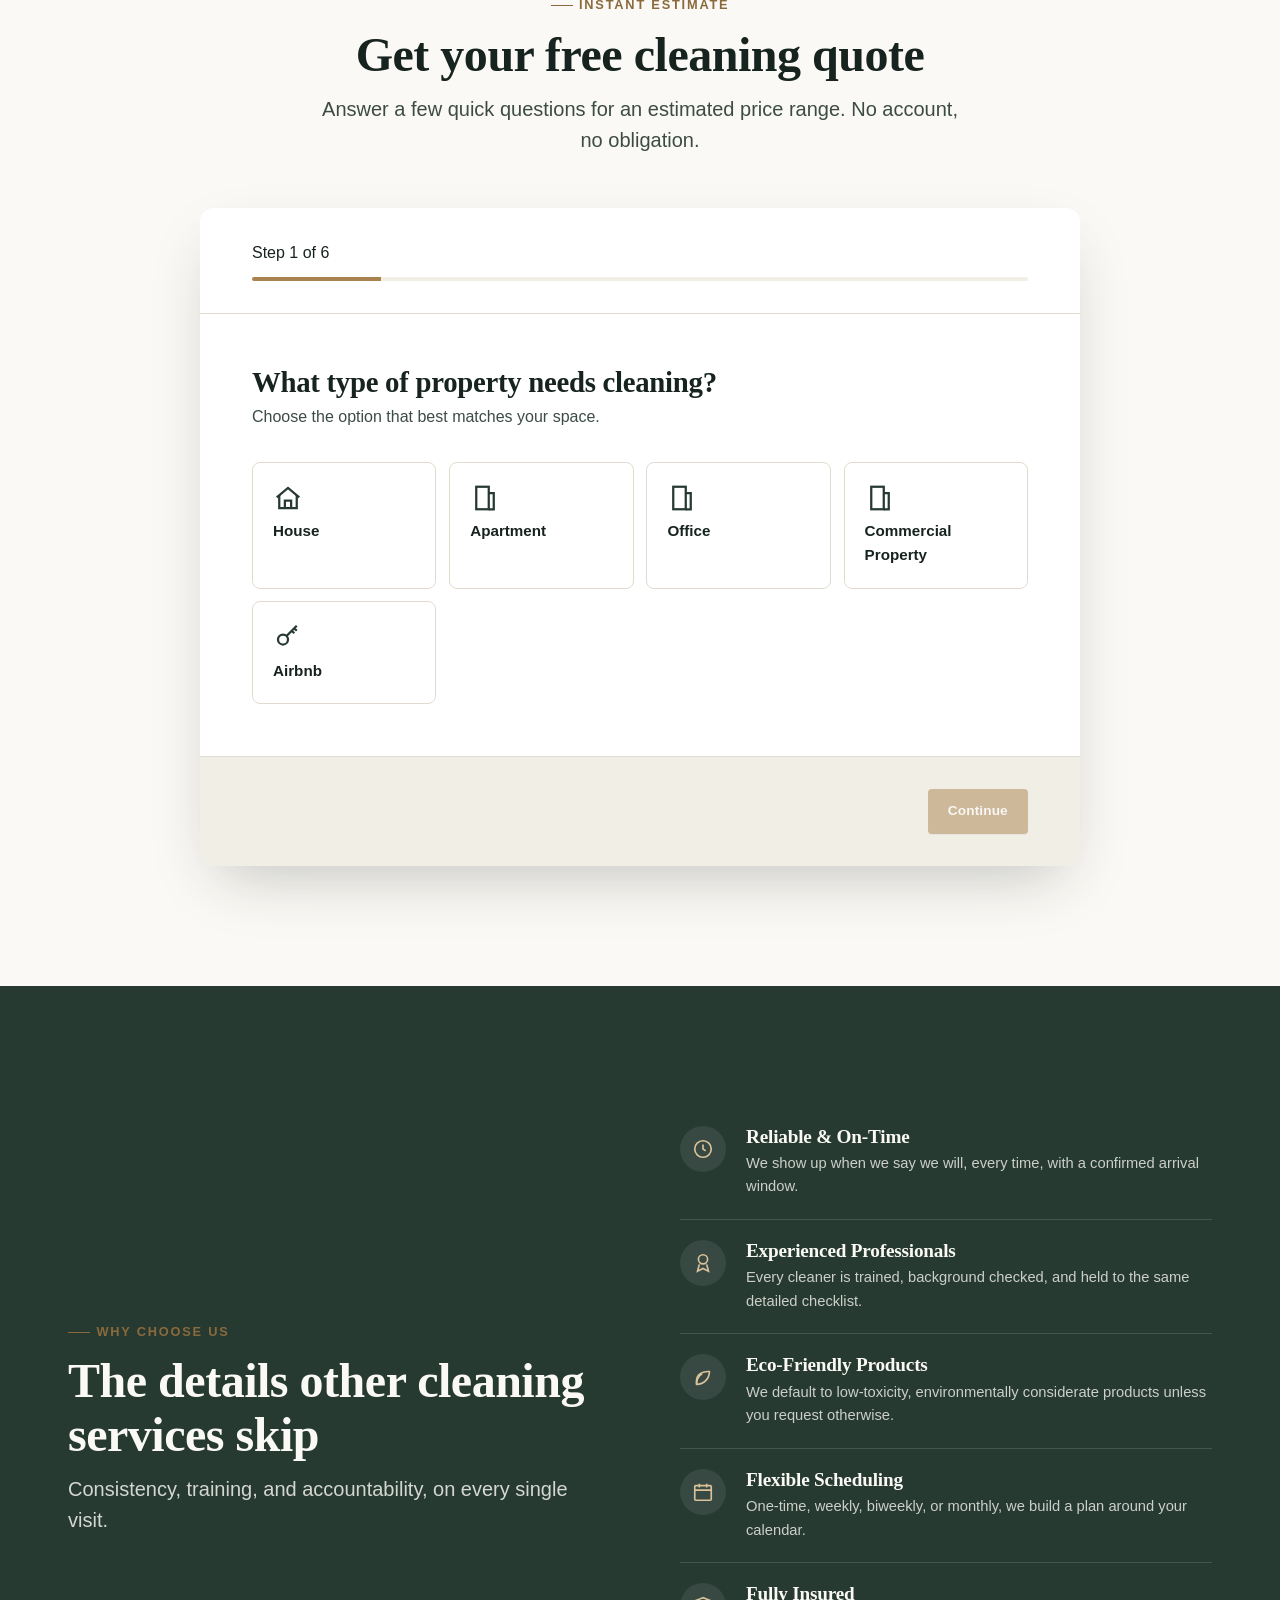
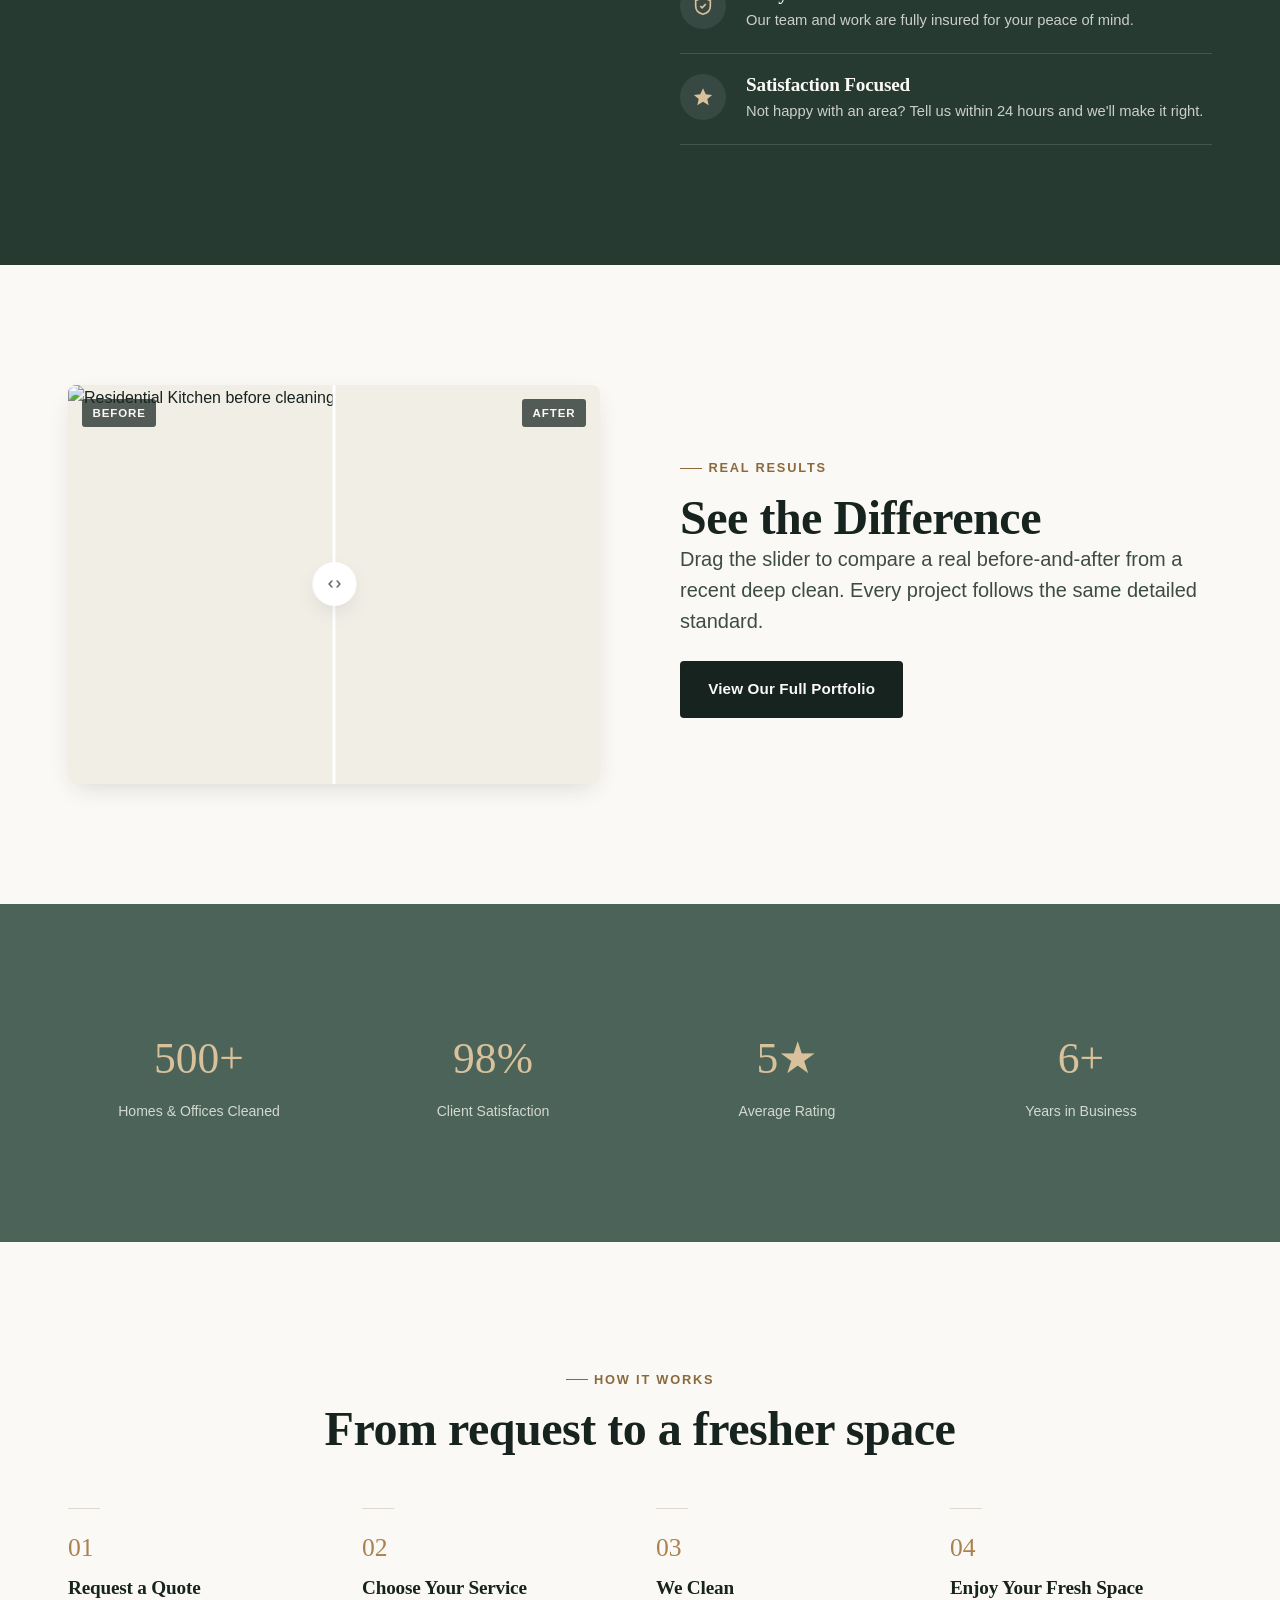
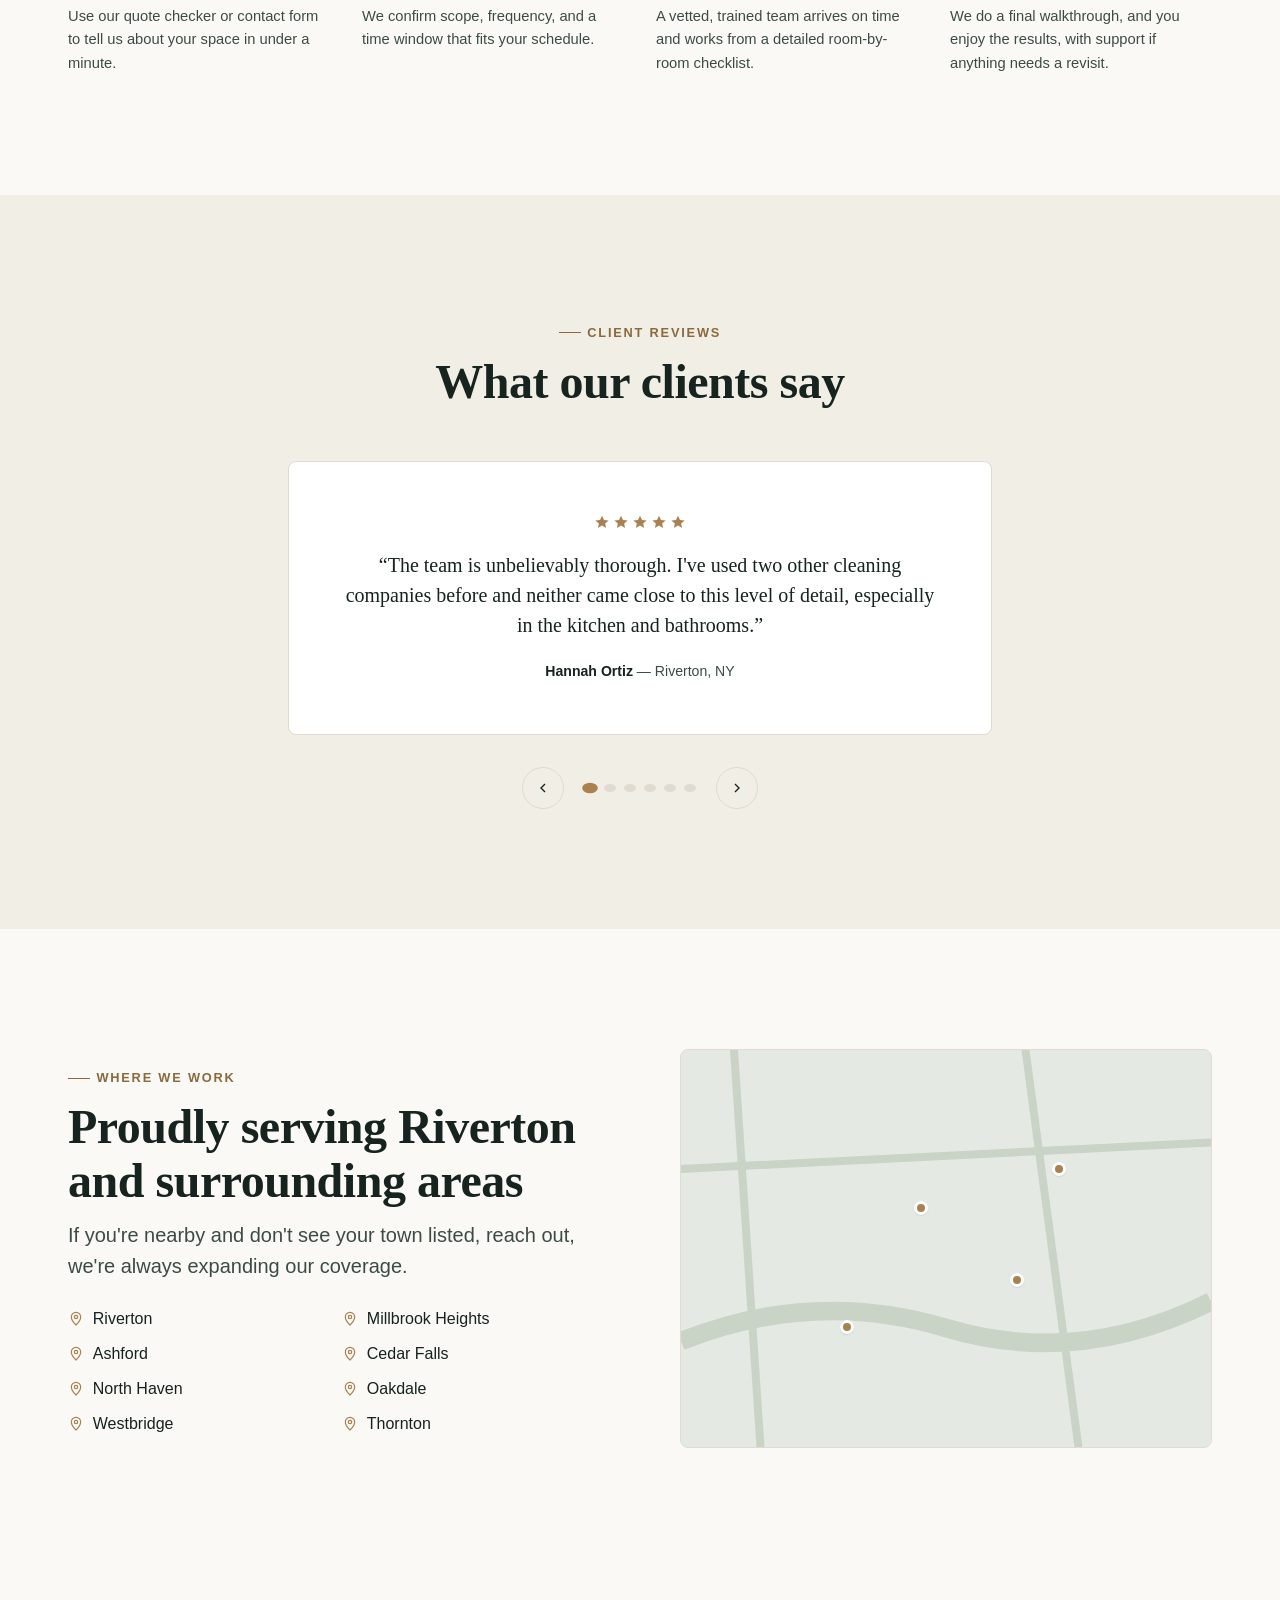
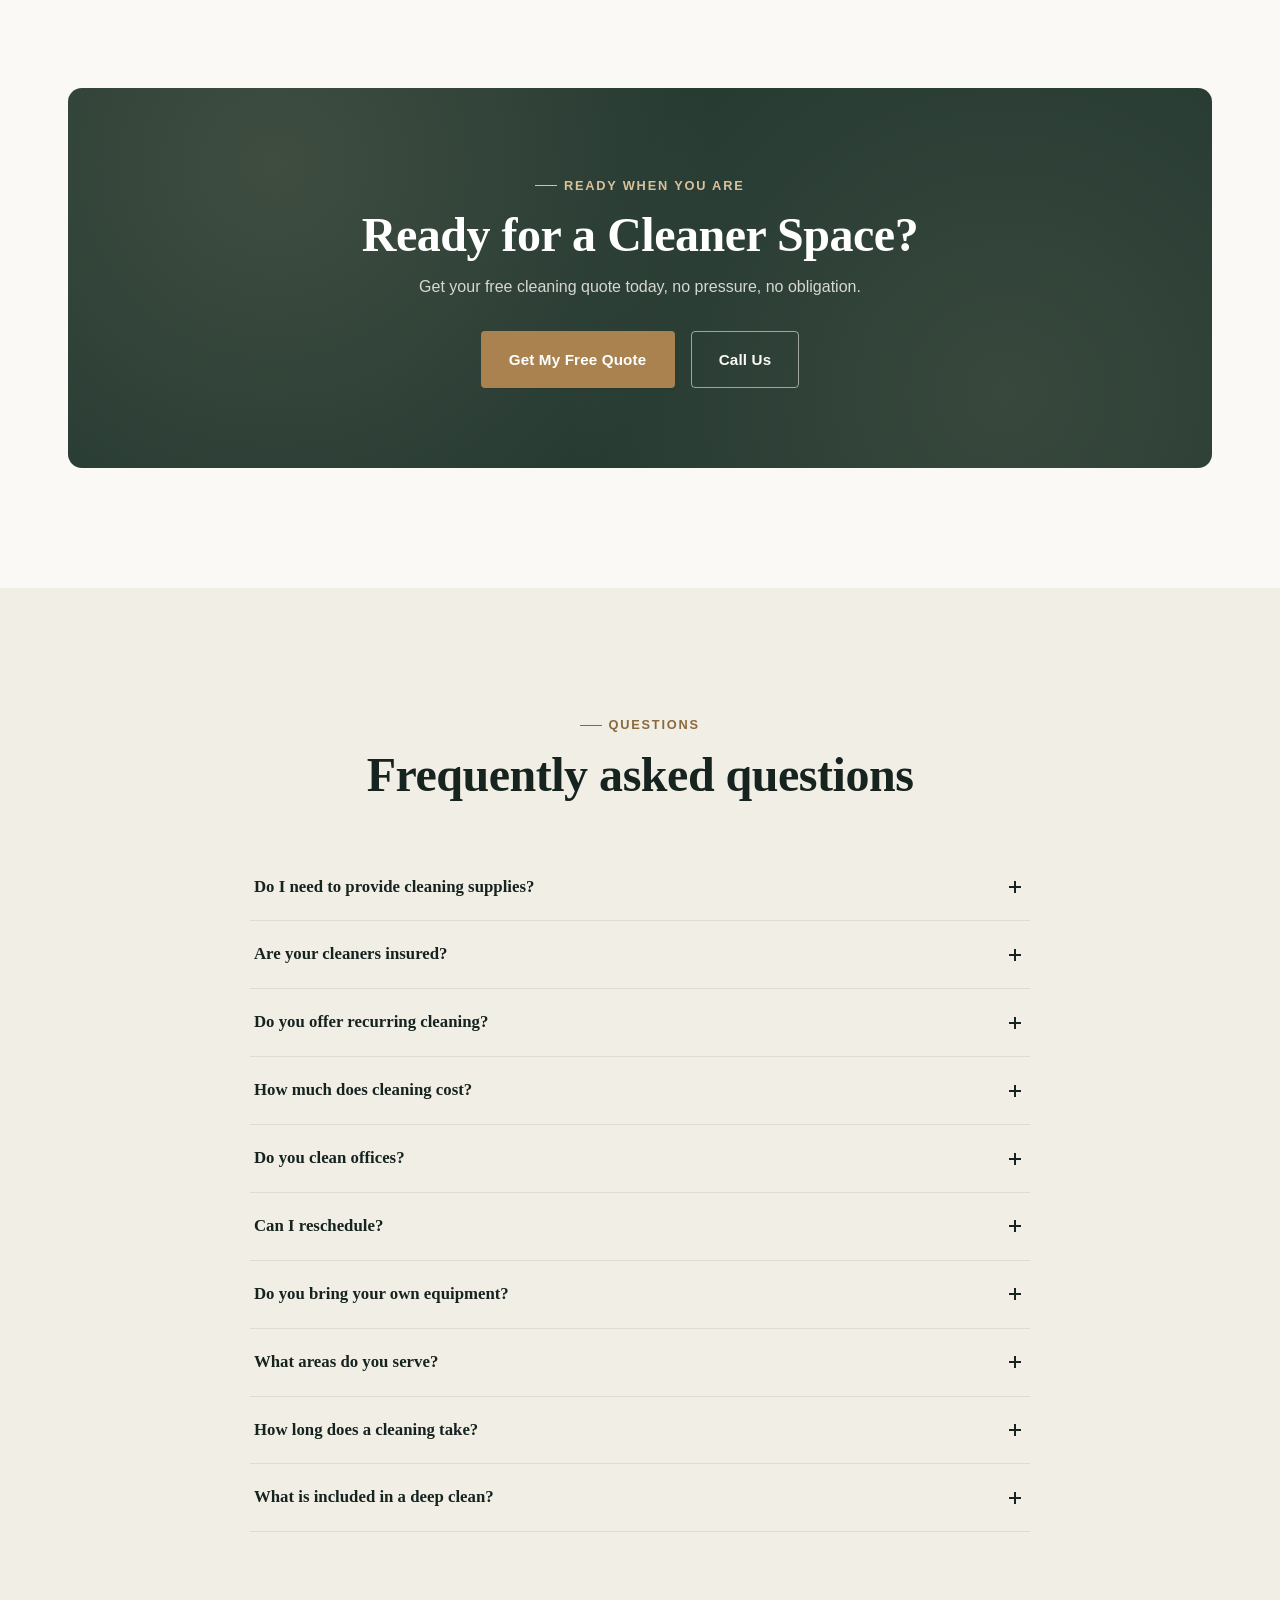
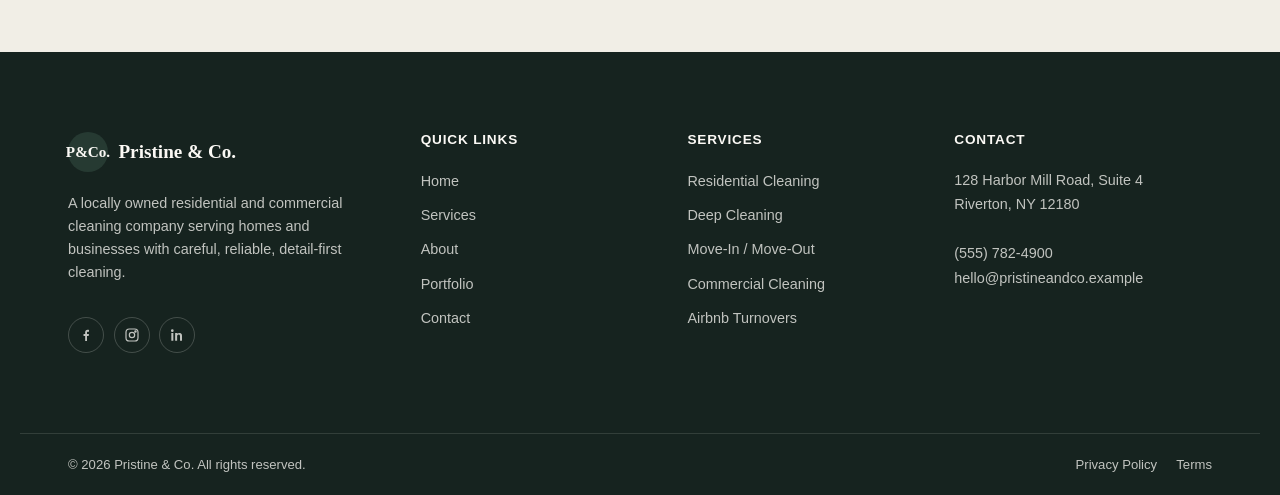
==== commit 1dbb364e: "Add files via upload" ====
--- a/index.html
+++ b/index.html
@@ -9,7 +9,7 @@
 <meta property="og:type" content="website">
 <meta property="og:title" content="Pristine & Co. | Professional Cleaning Services">
 <meta property="og:description" content="Trusted residential and commercial cleaning in Riverton, NY. Get a free instant quote in under a minute.">
-<meta property="og:image" content="https://images.unsplash.com/photo-1581578731548-c64695cc6952?auto=format&fit=crop&w=1200&q=80">
+<meta property="og:image" content="https://example.com/assets/images/hero-office-team.jpg">
 <meta name="theme-color" content="#263A32">
 <link rel="icon" type="image/svg+xml" href="assets/icons/favicon.svg">
 <link rel="preconnect" href="https://fonts.googleapis.com">
@@ -21,7 +21,7 @@
   "@context": "https://schema.org",
   "@type": "LocalBusiness",
   "name": "Pristine & Co.",
-  "image": "https://images.unsplash.com/photo-1581578731548-c64695cc6952",
+  "image": "https://example.com/assets/images/hero-office-team.jpg",
   "telephone": "+1-555-782-4900",
   "email": "hello@pristineandco.example",
   "address": {
@@ -54,9 +54,8 @@
 <header class="site-header">
   <nav class="navbar is-transparent" data-transparent="true" aria-label="Primary">
     <div class="navbar__inner">
-      <a href="index.html" class="brand">
+      <a href="index.html" class="brand" aria-label="Pristine & Co. — Home">
         <span class="brand__mark">P&amp;Co.</span>
-        <span class="brand__name">Pristine &amp; Co.</span>
       </a>
       <ul class="nav-links">
         <li><a href="index.html" class="nav-link is-active">Home</a></li>
@@ -115,7 +114,7 @@
   <!-- HERO -->
   <section class="hero">
     <div class="hero__media">
-      <img src="https://images.unsplash.com/photo-1581578731548-c64695cc6952?auto=format&fit=crop&w=1800&q=80" alt="Professional cleaner wiping down a bright, modern kitchen counter" width="1800" height="1200">
+      <img src="assets/images/hero-office-team.jpg" alt="Professional cleaning team working together in a bright, modern office" width="1800" height="1199">
     </div>
     <div class="hero__content">
       <span class="eyebrow">Residential &amp; Commercial Cleaning</span>
--- a/css/style.css
+++ b/css/style.css
@@ -0,0 +1,1194 @@
+/* =========================================================================
+   PRISTINE & CO. — TEMPLATE STYLESHEET
+   A premium, editorial cleaning-business design system.
+   Palette: deep forest ink + warm paper + muted sage + brass accent.
+   Type: Fraunces (display serif) paired with Inter (body/UI).
+   ========================================================================= */
+
+/* -------------------------------------------------------------------------
+   1. DESIGN TOKENS
+   ------------------------------------------------------------------------- */
+:root {
+  /* Color */
+  --color-ink: #16231F;          /* primary text / dark sections */
+  --color-ink-soft: #3C4C45;     /* secondary text on light bg */
+  --color-paper: #FBF9F5;        /* page background */
+  --color-paper-dim: #F1EEE6;    /* alternating section background */
+  --color-sage: #4B6358;         /* primary brand color */
+  --color-sage-deep: #263A32;    /* deep brand / dark sections */
+  --color-sage-mist: #E4E9E3;    /* tinted surface */
+  --color-brass: #A9824F;        /* accent / CTA */
+  --color-brass-deep: #8A6A3D;   /* accent hover */
+  --color-brass-light: #D9C29B;  /* light accent for dark bg */
+  --color-line: #E0DBCE;         /* hairline borders on light bg */
+  --color-line-dark: rgba(251,249,245,0.16);
+  --color-white: #FFFFFF;
+  --color-error: #B3432B;
+  --color-success: #3E6B4E;
+
+  /* Typography */
+  --font-display: "Fraunces", "Iowan Old Style", Georgia, serif;
+  --font-body: "Inter", -apple-system, BlinkMacSystemFont, "Segoe UI", sans-serif;
+
+  --fs-h1: clamp(2.6rem, 4.6vw + 1rem, 4.6rem);
+  --fs-h2: clamp(2rem, 2.6vw + 1rem, 3rem);
+  --fs-h3: clamp(1.4rem, 1vw + 1rem, 1.9rem);
+  --fs-h4: 1.2rem;
+  --fs-lead: clamp(1.05rem, 0.6vw + 0.9rem, 1.25rem);
+  --fs-body: 1rem;
+  --fs-small: 0.875rem;
+  --fs-eyebrow: 0.8rem;
+
+  /* Spacing scale */
+  --space-3xs: 0.25rem;
+  --space-2xs: 0.5rem;
+  --space-xs: 0.75rem;
+  --space-sm: 1.25rem;
+  --space-md: 2rem;
+  --space-lg: 3.25rem;
+  --space-xl: 5rem;
+  --space-2xl: 7.5rem;
+
+  /* Layout */
+  --container-w: 1240px;
+  --container-pad: clamp(1.25rem, 4vw, 3rem);
+  --radius-sm: 4px;
+  --radius-md: 8px;
+  --radius-lg: 14px;
+  --shadow-sm: 0 1px 2px rgba(22,35,31,0.06), 0 1px 1px rgba(22,35,31,0.04);
+  --shadow-md: 0 8px 24px -8px rgba(22,35,31,0.18);
+  --shadow-lg: 0 24px 60px -20px rgba(22,35,31,0.28);
+
+  --ease: cubic-bezier(0.22, 0.61, 0.36, 1);
+  --dur-fast: 180ms;
+  --dur-med: 340ms;
+  --dur-slow: 620ms;
+
+  --nav-h: 84px;
+  --nav-h-scrolled: 66px;
+  --announce-h: 40px;
+}
+
+/* -------------------------------------------------------------------------
+   2. RESET
+   ------------------------------------------------------------------------- */
+*, *::before, *::after { box-sizing: border-box; }
+html { scroll-behavior: smooth; scroll-padding-top: calc(var(--nav-h-scrolled) + 12px); }
+body, h1, h2, h3, h4, p, figure, blockquote { margin: 0; }
+ul, ol { margin: 0; padding: 0; list-style: none; }
+img, picture, svg { display: block; max-width: 100%; }
+button, input, select, textarea { font: inherit; color: inherit; }
+button { cursor: pointer; background: none; border: none; }
+a { color: inherit; text-decoration: none; }
+:focus-visible { outline: 2px solid var(--color-brass); outline-offset: 3px; border-radius: 2px; }
+::selection { background: var(--color-brass-light); color: var(--color-ink); }
+
+body {
+  font-family: var(--font-body);
+  font-size: var(--fs-body);
+  line-height: 1.6;
+  color: var(--color-ink);
+  background: var(--color-paper);
+  -webkit-font-smoothing: antialiased;
+  overflow-x: hidden;
+}
+
+.no-scroll { overflow: hidden; }
+
+@media (prefers-reduced-motion: reduce) {
+  html { scroll-behavior: auto; }
+  *, *::before, *::after {
+    animation-duration: 0.001ms !important;
+    animation-iteration-count: 1 !important;
+    transition-duration: 0.001ms !important;
+    scroll-behavior: auto !important;
+  }
+}
+
+/* -------------------------------------------------------------------------
+   3. TYPOGRAPHY
+   ------------------------------------------------------------------------- */
+h1, h2, h3, h4 {
+  font-family: var(--font-display);
+  font-weight: 600;
+  line-height: 1.12;
+  letter-spacing: -0.01em;
+  color: var(--color-ink);
+}
+h1 { font-size: var(--fs-h1); font-weight: 500; }
+h2 { font-size: var(--fs-h2); }
+h3 { font-size: var(--fs-h3); }
+h4 { font-size: var(--fs-h4); font-weight: 600; }
+
+.lead { font-size: var(--fs-lead); color: var(--color-ink-soft); line-height: 1.55; }
+.text-soft { color: var(--color-ink-soft); }
+
+.eyebrow {
+  display: inline-flex;
+  align-items: center;
+  gap: 0.5em;
+  font-size: var(--fs-eyebrow);
+  font-weight: 600;
+  letter-spacing: 0.14em;
+  text-transform: uppercase;
+  color: var(--color-brass-deep);
+  margin-bottom: var(--space-xs);
+}
+.eyebrow::before {
+  content: "";
+  width: 22px;
+  height: 1px;
+  background: currentColor;
+}
+
+.section-head {
+  max-width: 640px;
+  margin-bottom: var(--space-lg);
+}
+.section-head.center { margin-inline: auto; text-align: center; }
+.section-head p { margin-top: var(--space-xs); }
+
+/* -------------------------------------------------------------------------
+   4. LAYOUT HELPERS
+   ------------------------------------------------------------------------- */
+.container {
+  width: 100%;
+  max-width: var(--container-w);
+  margin-inline: auto;
+  padding-inline: var(--container-pad);
+}
+.section { padding-block: var(--space-2xl); position: relative; }
+.section--tight { padding-block: var(--space-xl); }
+.section--dark { background: var(--color-sage-deep); color: var(--color-paper); }
+.section--dark h2, .section--dark h3, .section--dark h4 { color: var(--color-paper); }
+.section--dim { background: var(--color-paper-dim); }
+.section--sage { background: var(--color-sage); color: var(--color-paper); }
+.section--sage h2 { color: var(--color-paper); }
+
+.grid { display: grid; gap: var(--space-md); min-width: 0; }
+.grid > * { min-width: 0; }
+.grid-2 { grid-template-columns: repeat(2, 1fr); }
+.grid-3 { grid-template-columns: repeat(3, 1fr); }
+.grid-4 { grid-template-columns: repeat(4, 1fr); }
+
+@media (max-width: 980px) {
+  .grid-3, .grid-4 { grid-template-columns: repeat(2, 1fr); }
+}
+@media (max-width: 620px) {
+  .grid-2, .grid-3, .grid-4 { grid-template-columns: 1fr; }
+}
+
+.visually-hidden {
+  position: absolute; width: 1px; height: 1px; padding: 0; margin: -1px;
+  overflow: hidden; clip: rect(0,0,0,0); white-space: nowrap; border: 0;
+}
+
+.skip-link {
+  position: absolute; left: 1rem; top: -50px; z-index: 999;
+  background: var(--color-ink); color: var(--color-paper);
+  padding: 0.7rem 1.1rem; border-radius: var(--radius-sm);
+  transition: top var(--dur-fast) var(--ease);
+}
+.skip-link:focus { top: 1rem; }
+
+/* -------------------------------------------------------------------------
+   5. BUTTONS
+   ------------------------------------------------------------------------- */
+.btn {
+  display: inline-flex;
+  align-items: center;
+  justify-content: center;
+  gap: 0.55rem;
+  padding: 0.95rem 1.7rem;
+  font-size: 0.95rem;
+  font-weight: 600;
+  letter-spacing: 0.01em;
+  border-radius: var(--radius-sm);
+  border: 1px solid transparent;
+  transition: transform var(--dur-fast) var(--ease), box-shadow var(--dur-fast) var(--ease),
+              background-color var(--dur-fast) var(--ease), color var(--dur-fast) var(--ease),
+              border-color var(--dur-fast) var(--ease);
+  white-space: nowrap;
+}
+.btn:active { transform: translateY(1px); }
+
+.btn-primary {
+  background: var(--color-brass);
+  color: var(--color-white);
+  box-shadow: var(--shadow-sm);
+}
+.btn-primary:hover { background: var(--color-brass-deep); box-shadow: var(--shadow-md); transform: translateY(-2px); }
+
+.btn-dark {
+  background: var(--color-ink);
+  color: var(--color-paper);
+}
+.btn-dark:hover { background: var(--color-sage-deep); transform: translateY(-2px); box-shadow: var(--shadow-md); }
+
+.btn-outline {
+  background: transparent;
+  border-color: currentColor;
+  color: var(--color-ink);
+}
+.btn-outline:hover { background: var(--color-ink); color: var(--color-paper); transform: translateY(-2px); }
+
+.btn-outline-light { border-color: rgba(251,249,245,0.55); color: var(--color-paper); }
+.btn-outline-light:hover { background: var(--color-paper); color: var(--color-ink); }
+
+.btn-ghost {
+  padding: 0.5rem 0;
+  color: var(--color-sage-deep);
+  font-weight: 600;
+  border-bottom: 1px solid var(--color-brass);
+  border-radius: 0;
+}
+.btn-ghost:hover { color: var(--color-brass-deep); gap: 0.8rem; }
+
+.btn-sm { padding: 0.65rem 1.2rem; font-size: 0.85rem; }
+.btn-block { width: 100%; }
+.btn[disabled] { opacity: 0.5; cursor: not-allowed; transform: none !important; }
+
+/* -------------------------------------------------------------------------
+   6. TOP ANNOUNCEMENT BAR
+   ------------------------------------------------------------------------- */
+.announce {
+  background: var(--color-ink);
+  color: var(--color-paper);
+  font-size: var(--fs-small);
+  height: var(--announce-h);
+  display: flex;
+  align-items: center;
+  overflow: hidden;
+  animation: slideDown 500ms var(--ease) both;
+}
+.announce__inner {
+  width: 100%;
+  max-width: var(--container-w);
+  margin-inline: auto;
+  padding-inline: var(--container-pad);
+  display: flex;
+  align-items: center;
+  justify-content: center;
+  gap: var(--space-sm);
+  position: relative;
+}
+.announce p { text-align: center; }
+.announce a { color: var(--color-brass-light); font-weight: 600; border-bottom: 1px solid currentColor; }
+.announce__close {
+  position: absolute;
+  right: 0;
+  font-size: 1.1rem;
+  line-height: 1;
+  padding: 0.25rem;
+  opacity: 0.7;
+}
+.announce__close:hover { opacity: 1; }
+.announce.is-hidden { display: none; }
+
+@keyframes slideDown {
+  from { transform: translateY(-100%); opacity: 0; }
+  to { transform: translateY(0); opacity: 1; }
+}
+
+/* -------------------------------------------------------------------------
+   7. NAVIGATION
+   ------------------------------------------------------------------------- */
+.site-header {
+  position: sticky;
+  top: 0;
+  z-index: 200;
+  width: 100%;
+}
+.navbar {
+  height: var(--nav-h);
+  display: flex;
+  align-items: center;
+  background: transparent;
+  transition: height var(--dur-med) var(--ease), background-color var(--dur-med) var(--ease),
+              box-shadow var(--dur-med) var(--ease), border-color var(--dur-med) var(--ease);
+  border-bottom: 1px solid transparent;
+}
+.navbar.is-transparent { background: transparent; }
+.navbar.is-solid {
+  height: var(--nav-h-scrolled);
+  background: rgba(251,249,245,0.92);
+  backdrop-filter: blur(10px);
+  box-shadow: var(--shadow-sm);
+  border-bottom: 1px solid var(--color-line);
+}
+body.no-hero .navbar { background: rgba(251,249,245,0.92); backdrop-filter: blur(10px); border-bottom: 1px solid var(--color-line); }
+
+.navbar__inner {
+  width: 100%;
+  max-width: var(--container-w);
+  margin-inline: auto;
+  padding-inline: var(--container-pad);
+  display: flex;
+  align-items: center;
+  justify-content: space-between;
+  gap: var(--space-md);
+}
+
+.brand { display: flex; align-items: center; gap: 0.65rem; }
+.brand__mark {
+  width: 40px; height: 40px;
+  border-radius: 50%;
+  background: var(--color-sage-deep);
+  color: var(--color-paper);
+  display: flex; align-items: center; justify-content: center;
+  font-family: var(--font-display);
+  font-weight: 600;
+  font-size: 0.95rem;
+  flex-shrink: 0;
+}
+.brand__name {
+  font-family: var(--font-display);
+  font-weight: 600;
+  font-size: 1.2rem;
+  color: var(--color-ink);
+}
+.navbar.is-transparent .brand__name,
+.navbar.is-transparent .nav-link { color: var(--color-paper); }
+.navbar.is-transparent .brand__mark { background: rgba(251,249,245,0.16); }
+
+.nav-links {
+  display: flex;
+  align-items: center;
+  gap: var(--space-md);
+  list-style: none;
+}
+.nav-link {
+  font-size: 0.92rem;
+  font-weight: 500;
+  color: var(--color-ink-soft);
+  position: relative;
+  padding: 0.3rem 0;
+  transition: color var(--dur-fast) var(--ease);
+}
+.nav-link::after {
+  content: "";
+  position: absolute;
+  left: 0; right: 100%; bottom: -2px;
+  height: 1.5px;
+  background: currentColor;
+  transition: right var(--dur-med) var(--ease);
+}
+.nav-link:hover { color: var(--color-brass-deep); }
+.nav-link:hover::after { right: 0; }
+.nav-link.is-active { color: var(--color-brass-deep); font-weight: 600; }
+
+.navbar.is-transparent .nav-link:hover { color: var(--color-brass-light); }
+
+.nav-actions { display: flex; align-items: center; gap: var(--space-sm); }
+.nav-phone {
+  display: flex; align-items: center; gap: 0.4rem;
+  font-size: 0.9rem; font-weight: 600;
+}
+.nav-phone svg { width: 16px; height: 16px; }
+
+.nav-toggle {
+  display: none;
+  width: 42px; height: 42px;
+  align-items: center; justify-content: center;
+  border-radius: var(--radius-sm);
+}
+.nav-toggle__bars { position: relative; width: 20px; height: 14px; }
+.nav-toggle__bars span {
+  position: absolute; left: 0; width: 100%; height: 2px;
+  background: currentColor; border-radius: 2px;
+  transition: transform var(--dur-med) var(--ease), opacity var(--dur-fast) var(--ease), top var(--dur-med) var(--ease);
+}
+.nav-toggle__bars span:nth-child(1) { top: 0; }
+.nav-toggle__bars span:nth-child(2) { top: 6px; }
+.nav-toggle__bars span:nth-child(3) { top: 12px; }
+.nav-toggle[aria-expanded="true"] .nav-toggle__bars span:nth-child(1) { top: 6px; transform: rotate(45deg); }
+.nav-toggle[aria-expanded="true"] .nav-toggle__bars span:nth-child(2) { opacity: 0; }
+.nav-toggle[aria-expanded="true"] .nav-toggle__bars span:nth-child(3) { top: 6px; transform: rotate(-45deg); }
+
+@media (max-width: 980px) {
+  .nav-links, .nav-phone { display: none; }
+  .nav-toggle { display: flex; }
+  .navbar.is-transparent .nav-toggle { color: var(--color-paper); }
+}
+
+/* Mobile menu panel */
+.mobile-menu {
+  position: fixed;
+  inset: 0;
+  z-index: 300;
+  visibility: hidden;
+}
+.mobile-menu__backdrop {
+  position: absolute; inset: 0;
+  background: rgba(22,35,31,0.5);
+  opacity: 0;
+  transition: opacity var(--dur-med) var(--ease);
+}
+.mobile-menu__panel {
+  position: absolute; top: 0; right: 0; bottom: 0;
+  width: min(360px, 88vw);
+  background: var(--color-paper);
+  box-shadow: var(--shadow-lg);
+  padding: var(--space-lg) var(--space-md);
+  transform: translateX(100%);
+  transition: transform var(--dur-med) var(--ease);
+  display: flex; flex-direction: column;
+  overflow-y: auto;
+}
+.mobile-menu.is-open { visibility: visible; }
+.mobile-menu.is-open .mobile-menu__backdrop { opacity: 1; }
+.mobile-menu.is-open .mobile-menu__panel { transform: translateX(0); }
+.mobile-menu__close { align-self: flex-end; width: 40px; height: 40px; }
+.mobile-menu__links { display: flex; flex-direction: column; gap: 0.2rem; margin-top: var(--space-md); }
+.mobile-menu__links a {
+  padding: 0.85rem 0.25rem;
+  font-family: var(--font-display);
+  font-size: 1.3rem;
+  border-bottom: 1px solid var(--color-line);
+}
+.mobile-menu__cta { margin-top: var(--space-md); display: flex; flex-direction: column; gap: 0.75rem; }
+.mobile-menu__contact { margin-top: auto; padding-top: var(--space-md); font-size: 0.9rem; color: var(--color-ink-soft); }
+.mobile-menu__contact a { display: block; margin-top: 0.35rem; font-weight: 600; color: var(--color-ink); }
+
+/* -------------------------------------------------------------------------
+   8. SCROLL PROGRESS
+   ------------------------------------------------------------------------- */
+.scroll-progress {
+  position: fixed; top: 0; left: 0; height: 2px;
+  background: var(--color-brass);
+  width: 0%;
+  z-index: 400;
+  transition: width 80ms linear;
+}
+
+/* -------------------------------------------------------------------------
+   9. HERO
+   ------------------------------------------------------------------------- */
+.hero {
+  position: relative;
+  min-height: 92vh;
+  display: flex;
+  align-items: center;
+  color: var(--color-paper);
+  overflow: hidden;
+  margin-top: calc(var(--nav-h) * -1);
+  padding-top: var(--nav-h);
+}
+.hero__media { position: absolute; inset: 0; z-index: 0; }
+.hero__media img { width: 100%; height: 100%; object-fit: cover; }
+.hero__media::after {
+  content: "";
+  position: absolute; inset: 0;
+  background: linear-gradient(180deg, rgba(22,35,31,0.72) 0%, rgba(22,35,31,0.55) 45%, rgba(22,35,31,0.82) 100%);
+}
+.hero__content {
+  position: relative; z-index: 1;
+  width: 100%; max-width: var(--container-w); margin-inline: auto;
+  padding-inline: var(--container-pad);
+  padding-block: var(--space-2xl) var(--space-xl);
+  max-width: 720px;
+}
+.hero .eyebrow { color: var(--color-brass-light); }
+.hero h1 { color: var(--color-white); opacity: 0; animation: revealUp var(--dur-slow) var(--ease) 250ms both; }
+.hero__lead { margin-top: var(--space-sm); max-width: 560px; color: rgba(251,249,245,0.88); font-size: var(--fs-lead);
+  opacity: 0; animation: revealUp var(--dur-slow) var(--ease) 420ms both; }
+.hero__actions { display: flex; flex-wrap: wrap; gap: 1rem; margin-top: var(--space-md);
+  opacity: 0; animation: revealUp var(--dur-slow) var(--ease) 580ms both; }
+
+.hero__trust {
+  margin-top: var(--space-lg);
+  display: flex; flex-wrap: wrap; gap: 1.5rem 2.2rem;
+  opacity: 0; animation: revealUp var(--dur-slow) var(--ease) 740ms both;
+}
+.hero__trust-item { display: flex; align-items: center; gap: 0.55rem; font-size: 0.88rem; font-weight: 500; }
+.hero__trust-item svg { width: 18px; height: 18px; color: var(--color-brass-light); flex-shrink: 0; }
+
+@keyframes revealUp {
+  from { opacity: 0; transform: translateY(16px); }
+  to { opacity: 1; transform: translateY(0); }
+}
+
+/* Page hero (secondary pages) */
+.page-hero {
+  position: relative;
+  min-height: 52vh;
+  display: flex;
+  align-items: flex-end;
+  color: var(--color-white);
+  overflow: hidden;
+  margin-top: calc(var(--nav-h) * -1);
+  padding-top: var(--nav-h);
+}
+.page-hero__media { position: absolute; inset: 0; }
+.page-hero__media img { width: 100%; height: 100%; object-fit: cover; }
+.page-hero__media::after {
+  content: ""; position: absolute; inset: 0;
+  background: linear-gradient(180deg, rgba(22,35,31,0.55) 0%, rgba(22,35,31,0.82) 100%);
+}
+.page-hero__content { position: relative; z-index: 1; width: 100%; max-width: var(--container-w);
+  margin-inline: auto; padding-inline: var(--container-pad); padding-bottom: var(--space-xl); max-width: 700px; }
+.page-hero .eyebrow { color: var(--color-brass-light); }
+.page-hero h1 { color: var(--color-white); }
+.page-hero p { margin-top: var(--space-xs); color: rgba(251,249,245,0.88); font-size: var(--fs-lead); max-width: 560px; }
+.page-hero__crumb { margin-top: var(--space-sm); font-size: 0.85rem; color: rgba(251,249,245,0.7); }
+.page-hero__crumb a { color: var(--color-brass-light); }
+
+/* -------------------------------------------------------------------------
+   10. TRUST STRIP
+   ------------------------------------------------------------------------- */
+.trust-strip { background: var(--color-paper-dim); border-bottom: 1px solid var(--color-line); }
+.trust-strip__inner {
+  display: flex; flex-wrap: wrap; align-items: center; justify-content: space-between;
+  gap: var(--space-md) var(--space-lg);
+  padding-block: var(--space-md);
+}
+.trust-strip__label { font-size: 0.85rem; color: var(--color-ink-soft); font-weight: 500; }
+.trust-strip__items { display: flex; flex-wrap: wrap; gap: 1.8rem 2.4rem; }
+.trust-strip__item {
+  display: flex; align-items: center; gap: 0.6rem;
+  font-size: 0.92rem; font-weight: 600; color: var(--color-sage-deep);
+}
+.trust-strip__item svg { width: 20px; height: 20px; color: var(--color-brass); }
+
+/* -------------------------------------------------------------------------
+   11. SERVICE CARDS
+   ------------------------------------------------------------------------- */
+.service-card {
+  background: var(--color-white);
+  border: 1px solid var(--color-line);
+  border-radius: var(--radius-md);
+  overflow: hidden;
+  display: flex; flex-direction: column;
+  transition: transform var(--dur-med) var(--ease), box-shadow var(--dur-med) var(--ease), border-color var(--dur-med) var(--ease);
+}
+.service-card:hover { transform: translateY(-6px); box-shadow: var(--shadow-md); border-color: transparent; }
+.service-card__media { aspect-ratio: 4/3; overflow: hidden; }
+.service-card__media img { width: 100%; height: 100%; object-fit: cover; transition: transform var(--dur-slow) var(--ease); }
+.service-card:hover .service-card__media img { transform: scale(1.06); }
+.service-card__body { padding: var(--space-sm); display: flex; flex-direction: column; gap: 0.6rem; flex: 1; }
+.service-card__icon {
+  width: 42px; height: 42px; border-radius: 50%;
+  background: var(--color-sage-mist); color: var(--color-sage-deep);
+  display: flex; align-items: center; justify-content: center;
+  margin-top: -3.2rem; margin-bottom: 0.6rem;
+  border: 4px solid var(--color-white);
+  position: relative; z-index: 1;
+}
+.service-card__icon svg { width: 20px; height: 20px; }
+.service-card h3 { font-size: 1.25rem; }
+.service-card p { color: var(--color-ink-soft); font-size: 0.95rem; }
+.service-card__link {
+  margin-top: auto; padding-top: 0.4rem;
+  display: inline-flex; align-items: center; gap: 0.4rem;
+  font-size: 0.88rem; font-weight: 600; color: var(--color-brass-deep);
+}
+.service-card__link svg { width: 14px; height: 14px; transition: transform var(--dur-fast) var(--ease); }
+.service-card__link:hover svg { transform: translateX(3px); }
+
+/* -------------------------------------------------------------------------
+   12. SERVICE SELECTOR (interactive)
+   ------------------------------------------------------------------------- */
+.selector {
+  display: grid;
+  grid-template-columns: repeat(6, 1fr);
+  gap: 0.85rem;
+}
+@media (max-width: 900px) { .selector { grid-template-columns: repeat(3, 1fr); } }
+@media (max-width: 520px) { .selector { grid-template-columns: repeat(2, 1fr); } }
+
+.selector__btn {
+  border: 1px solid var(--color-line);
+  background: var(--color-white);
+  border-radius: var(--radius-md);
+  padding: var(--space-sm) var(--space-xs);
+  display: flex; flex-direction: column; align-items: center; gap: 0.6rem;
+  text-align: center;
+  transition: border-color var(--dur-fast) var(--ease), transform var(--dur-fast) var(--ease), box-shadow var(--dur-fast) var(--ease);
+}
+.selector__btn svg { width: 26px; height: 26px; color: var(--color-sage-deep); transition: color var(--dur-fast) var(--ease); }
+.selector__btn span { font-size: 0.85rem; font-weight: 600; }
+.selector__btn:hover { transform: translateY(-3px); box-shadow: var(--shadow-sm); }
+.selector__btn.is-active { border-color: var(--color-brass); background: var(--color-sage-mist); }
+.selector__btn.is-active svg { color: var(--color-brass-deep); }
+
+.selector__result {
+  margin-top: var(--space-md);
+  background: var(--color-white);
+  border: 1px solid var(--color-line);
+  border-radius: var(--radius-md);
+  padding: var(--space-md);
+  display: none;
+  align-items: center;
+  justify-content: space-between;
+  gap: var(--space-md);
+  flex-wrap: wrap;
+  animation: revealUp var(--dur-med) var(--ease) both;
+}
+.selector__result.is-visible { display: flex; }
+.selector__result p { color: var(--color-ink-soft); }
+.selector__result strong { font-family: var(--font-display); font-size: 1.15rem; }
+
+/* -------------------------------------------------------------------------
+   13. QUOTE ESTIMATOR
+   ------------------------------------------------------------------------- */
+.quote {
+  background: var(--color-white);
+  border-radius: var(--radius-lg);
+  box-shadow: var(--shadow-lg);
+  overflow: hidden;
+  max-width: 880px;
+  margin-inline: auto;
+}
+.quote__header {
+  padding: var(--space-md) var(--space-lg);
+  border-bottom: 1px solid var(--color-line);
+}
+.quote__progress-track {
+  height: 4px; background: var(--color-paper-dim); border-radius: 4px; overflow: hidden; margin-top: var(--space-xs);
+}
+.quote__progress-bar { height: 100%; background: var(--color-brass); width: 16.6%; transition: width var(--dur-med) var(--ease); }
+.quote__steps-label { display: flex; justify-content: space-between; font-size: 0.78rem; color: var(--color-ink-soft); margin-top: 0.5rem; }
+
+.quote__body { padding: var(--space-lg); min-height: 360px; }
+.quote__step { display: none; animation: fadeStep var(--dur-med) var(--ease) both; }
+.quote__step.is-active { display: block; }
+@keyframes fadeStep { from { opacity: 0; transform: translateX(10px); } to { opacity: 1; transform: translateX(0); } }
+
+.quote__step h3 { margin-bottom: 0.35rem; }
+.quote__step > p.text-soft { margin-bottom: var(--space-md); }
+
+.option-grid { display: grid; grid-template-columns: repeat(auto-fit, minmax(160px, 1fr)); gap: 0.8rem; }
+.option-card {
+  border: 1.5px solid var(--color-line);
+  border-radius: var(--radius-md);
+  padding: var(--space-sm);
+  text-align: left;
+  display: flex; flex-direction: column; gap: 0.4rem;
+  transition: border-color var(--dur-fast) var(--ease), background-color var(--dur-fast) var(--ease), transform var(--dur-fast) var(--ease);
+}
+.option-card:hover { transform: translateY(-2px); border-color: var(--color-sage); }
+.option-card.is-selected { border-color: var(--color-brass); background: var(--color-sage-mist); }
+.option-card__icon { width: 30px; height: 30px; color: var(--color-sage-deep); }
+.option-card strong { font-size: 0.95rem; }
+.option-card small { color: var(--color-ink-soft); font-size: 0.8rem; }
+
+.form-grid { display: grid; grid-template-columns: repeat(2, 1fr); gap: var(--space-sm); min-width: 0; }
+.form-grid > * { min-width: 0; }
+@media (max-width: 620px) { .form-grid { grid-template-columns: 1fr; } }
+.field { display: flex; flex-direction: column; gap: 0.4rem; }
+.field.full { grid-column: 1 / -1; }
+.field label { font-size: 0.85rem; font-weight: 600; }
+.field input, .field select, .field textarea {
+  border: 1.5px solid var(--color-line);
+  border-radius: var(--radius-sm);
+  padding: 0.75rem 0.9rem;
+  background: var(--color-paper);
+  transition: border-color var(--dur-fast) var(--ease), box-shadow var(--dur-fast) var(--ease);
+}
+.field input:focus, .field select:focus, .field textarea:focus {
+  border-color: var(--color-brass); box-shadow: 0 0 0 3px rgba(169,130,79,0.15); outline: none;
+}
+.field textarea { resize: vertical; min-height: 90px; }
+.field.has-error input, .field.has-error select, .field.has-error textarea { border-color: var(--color-error); }
+.field__error { font-size: 0.78rem; color: var(--color-error); display: none; }
+.field.has-error .field__error { display: block; }
+
+.quote__nav { display: flex; align-items: center; justify-content: space-between; padding: var(--space-md) var(--space-lg);
+  border-top: 1px solid var(--color-line); background: var(--color-paper-dim); }
+.quote__nav-spacer { flex: 1; }
+
+.quote__result {
+  text-align: center;
+  padding: var(--space-sm) 0;
+}
+.quote__result .eyebrow { justify-content: center; }
+.quote__result-range { font-family: var(--font-display); font-size: clamp(2.2rem, 4vw, 3.2rem); color: var(--color-sage-deep); margin: 0.4rem 0; }
+.quote__result-note { font-size: 0.85rem; color: var(--color-ink-soft); max-width: 480px; margin-inline: auto; }
+.quote__result-actions { display: flex; justify-content: center; gap: 1rem; flex-wrap: wrap; margin-top: var(--space-md); }
+.quote__result-summary {
+  margin-top: var(--space-md); text-align: left; background: var(--color-paper-dim);
+  border-radius: var(--radius-md); padding: var(--space-sm) var(--space-md); font-size: 0.88rem;
+}
+.quote__result-summary dl { display: grid; grid-template-columns: max-content 1fr; gap: 0.35rem 1rem; }
+.quote__result-summary dt { color: var(--color-ink-soft); }
+.quote__result-summary dd { font-weight: 600; }
+
+.quote__loading { display: flex; flex-direction: column; align-items: center; gap: var(--space-sm); padding: var(--space-lg) 0; }
+.spinner { width: 34px; height: 34px; border-radius: 50%; border: 3px solid var(--color-line); border-top-color: var(--color-brass); animation: spin 0.8s linear infinite; }
+@keyframes spin { to { transform: rotate(360deg); } }
+
+.quote__success { text-align: center; padding: var(--space-md) 0; }
+.quote__success-icon {
+  width: 56px; height: 56px; border-radius: 50%; background: var(--color-sage-mist); color: var(--color-success);
+  display: flex; align-items: center; justify-content: center; margin: 0 auto var(--space-sm);
+}
+.quote__success-icon svg { width: 28px; height: 28px; }
+
+/* -------------------------------------------------------------------------
+   14. WHY CHOOSE US
+   ------------------------------------------------------------------------- */
+.feature {
+  display: flex; gap: var(--space-sm);
+  padding: var(--space-sm) 0;
+  border-bottom: 1px solid var(--color-line-dark);
+}
+.section--dark .feature { border-bottom: 1px solid rgba(251,249,245,0.14); }
+.feature__icon {
+  width: 46px; height: 46px; border-radius: 50%; flex-shrink: 0;
+  background: rgba(251,249,245,0.08);
+  display: flex; align-items: center; justify-content: center;
+  color: var(--color-brass-light);
+}
+.feature__icon svg { width: 22px; height: 22px; }
+.feature h4 { margin-bottom: 0.3rem; }
+.feature p { font-size: 0.92rem; color: rgba(251,249,245,0.78); }
+
+/* -------------------------------------------------------------------------
+   15. BEFORE / AFTER SLIDER
+   ------------------------------------------------------------------------- */
+.ba-slider {
+  position: relative;
+  width: 100%;
+  aspect-ratio: 4 / 3;
+  border-radius: var(--radius-md);
+  overflow: hidden;
+  user-select: none;
+  -webkit-user-select: none;
+  touch-action: pan-y;
+  background: var(--color-paper-dim);
+  box-shadow: var(--shadow-md);
+}
+.ba-slider__figure { position: absolute; inset: 0; margin: 0; }
+.ba-slider__figure img { width: 100%; height: 100%; object-fit: cover; pointer-events: none; }
+.ba-slider__after { position: absolute; inset: 0; overflow: hidden; clip-path: inset(0 0 0 50%); will-change: clip-path; }
+.ba-slider__label {
+  position: absolute; top: 14px;
+  font-size: 0.72rem; font-weight: 700; letter-spacing: 0.08em;
+  padding: 0.3rem 0.65rem; border-radius: 3px;
+  background: rgba(22,35,31,0.72); color: var(--color-paper);
+  pointer-events: none;
+}
+.ba-slider__label--before { left: 14px; }
+.ba-slider__label--after { right: 14px; }
+.ba-slider__handle {
+  position: absolute; top: 0; bottom: 0; left: 50%;
+  width: 3px; background: var(--color-white);
+  transform: translateX(-50%);
+  cursor: ew-resize;
+  will-change: left;
+}
+.ba-slider__handle::before {
+  content: "";
+  position: absolute; top: 0; bottom: 0; left: -14px; right: -14px;
+}
+.ba-slider__grip {
+  position: absolute; top: 50%; left: 50%; transform: translate(-50%, -50%);
+  width: 44px; height: 44px; border-radius: 50%; background: var(--color-white);
+  box-shadow: var(--shadow-md);
+  display: flex; align-items: center; justify-content: center; gap: 3px;
+  color: var(--color-ink);
+}
+.ba-slider__grip svg { width: 14px; height: 14px; }
+
+/* -------------------------------------------------------------------------
+   16. STATISTICS
+   ------------------------------------------------------------------------- */
+.stats { display: grid; grid-template-columns: repeat(4, 1fr); gap: var(--space-md); text-align: center; }
+@media (max-width: 760px) { .stats { grid-template-columns: repeat(2, 1fr); } }
+.stat__value {
+  font-family: var(--font-display); font-size: clamp(2.2rem, 3.4vw, 3.2rem);
+  color: var(--color-brass-light);
+}
+.stat__label { margin-top: 0.4rem; font-size: 0.88rem; color: rgba(251,249,245,0.78); }
+
+/* -------------------------------------------------------------------------
+   17. PROCESS / HOW IT WORKS
+   ------------------------------------------------------------------------- */
+.process { display: grid; grid-template-columns: repeat(4, 1fr); gap: var(--space-md); position: relative; }
+@media (max-width: 900px) { .process { grid-template-columns: repeat(2, 1fr); } }
+@media (max-width: 560px) { .process { grid-template-columns: 1fr; } }
+.process__step { position: relative; padding-top: var(--space-sm); }
+.process__step::before {
+  content: ""; position: absolute; top: 0; left: 0; width: 32px; height: 1px; background: var(--color-line);
+}
+.process__num { font-family: var(--font-display); font-size: 1.6rem; color: var(--color-brass); margin-bottom: 0.5rem; }
+.process__step h4 { margin-bottom: 0.4rem; }
+.process__step p { font-size: 0.92rem; color: var(--color-ink-soft); }
+
+/* -------------------------------------------------------------------------
+   18. TESTIMONIALS
+   ------------------------------------------------------------------------- */
+.testi-carousel { position: relative; max-width: 720px; margin-inline: auto; }
+.testi-track { overflow: hidden; }
+.testi-track__inner { display: flex; transition: transform var(--dur-slow) var(--ease); }
+.testi-slide { flex: 0 0 100%; padding: 0 var(--space-2xs); }
+.testi-card {
+  background: var(--color-white); border: 1px solid var(--color-line); border-radius: var(--radius-md);
+  padding: var(--space-lg); text-align: center;
+}
+.testi-card__stars { display: flex; justify-content: center; gap: 3px; margin-bottom: var(--space-sm); color: var(--color-brass); }
+.testi-card__stars svg { width: 16px; height: 16px; }
+.testi-card p.quote-text { font-family: var(--font-display); font-size: 1.25rem; line-height: 1.5; color: var(--color-ink); }
+.testi-card__author { margin-top: var(--space-sm); font-size: 0.88rem; color: var(--color-ink-soft); }
+.testi-card__author strong { color: var(--color-ink); }
+
+.testi-controls { display: flex; align-items: center; justify-content: center; gap: var(--space-sm); margin-top: var(--space-md); }
+.testi-arrow {
+  width: 42px; height: 42px; border-radius: 50%; border: 1px solid var(--color-line);
+  display: flex; align-items: center; justify-content: center;
+  transition: background-color var(--dur-fast) var(--ease), transform var(--dur-fast) var(--ease);
+}
+.testi-arrow:hover { background: var(--color-sage-mist); transform: translateY(-2px); }
+.testi-arrow svg { width: 16px; height: 16px; }
+.testi-dots { display: flex; gap: 0.5rem; }
+.testi-dot { width: 8px; height: 8px; border-radius: 50%; background: var(--color-line); transition: background-color var(--dur-fast) var(--ease), transform var(--dur-fast) var(--ease); }
+.testi-dot.is-active { background: var(--color-brass); transform: scale(1.3); }
+
+/* -------------------------------------------------------------------------
+   19. SERVICE AREA
+   ------------------------------------------------------------------------- */
+.area-map {
+  position: relative; aspect-ratio: 4/3; border-radius: var(--radius-md);
+  background: var(--color-sage-mist);
+  overflow: hidden; border: 1px solid var(--color-line);
+}
+.area-map svg { width: 100%; height: 100%; }
+.area-map__pin { position: absolute; width: 14px; height: 14px; border-radius: 50%; background: var(--color-brass);
+  border: 3px solid var(--color-white); box-shadow: var(--shadow-sm); }
+.area-list { display: grid; grid-template-columns: repeat(2, 1fr); gap: 0.6rem 1rem; }
+.area-list li { display: flex; align-items: center; gap: 0.55rem; font-weight: 500; }
+.area-list svg { width: 16px; height: 16px; color: var(--color-brass); flex-shrink: 0; }
+
+/* -------------------------------------------------------------------------
+   20. CTA BAND
+   ------------------------------------------------------------------------- */
+.cta-band {
+  position: relative; overflow: hidden;
+  border-radius: var(--radius-lg);
+  background: var(--color-sage-deep);
+  color: var(--color-paper);
+  padding: var(--space-xl) var(--space-lg);
+  text-align: center;
+}
+.cta-band::before {
+  content: "";
+  position: absolute; inset: 0;
+  background-image: radial-gradient(circle at 18% 20%, rgba(217,194,155,0.14), transparent 45%),
+                     radial-gradient(circle at 82% 80%, rgba(217,194,155,0.1), transparent 45%);
+}
+.cta-band__content { position: relative; z-index: 1; max-width: 560px; margin-inline: auto; }
+.cta-band h2 { color: var(--color-white); }
+.cta-band p { margin-top: var(--space-xs); color: rgba(251,249,245,0.82); }
+.cta-band__actions { display: flex; justify-content: center; gap: 1rem; margin-top: var(--space-md); flex-wrap: wrap; }
+
+/* -------------------------------------------------------------------------
+   21. FAQ ACCORDION
+   ------------------------------------------------------------------------- */
+.faq { max-width: 780px; margin-inline: auto; }
+.faq-item { border-bottom: 1px solid var(--color-line); }
+.faq-item__q {
+  width: 100%; display: flex; align-items: center; justify-content: space-between; gap: var(--space-sm);
+  padding: var(--space-sm) 0.25rem; text-align: left;
+  font-family: var(--font-display); font-size: 1.05rem; font-weight: 600;
+}
+.faq-item__icon { width: 22px; height: 22px; flex-shrink: 0; position: relative; }
+.faq-item__icon::before, .faq-item__icon::after {
+  content: ""; position: absolute; top: 50%; left: 50%; background: var(--color-ink);
+  transition: transform var(--dur-med) var(--ease);
+}
+.faq-item__icon::before { width: 12px; height: 2px; transform: translate(-50%, -50%); }
+.faq-item__icon::after { width: 2px; height: 12px; transform: translate(-50%, -50%); }
+.faq-item.is-open .faq-item__icon::after { transform: translate(-50%, -50%) rotate(90deg); opacity: 0; }
+.faq-item__a {
+  max-height: 0; overflow: hidden; transition: max-height var(--dur-med) var(--ease);
+}
+.faq-item__a p { padding: 0 0.25rem var(--space-sm); color: var(--color-ink-soft); max-width: 640px; }
+.faq-item.is-open .faq-item__a { max-height: 240px; }
+
+/* -------------------------------------------------------------------------
+   22. PORTFOLIO PAGE
+   ------------------------------------------------------------------------- */
+.filter-bar { display: flex; flex-wrap: wrap; gap: 0.6rem; margin-bottom: var(--space-lg); }
+.filter-btn {
+  padding: 0.55rem 1.1rem; border-radius: 999px; border: 1px solid var(--color-line);
+  font-size: 0.86rem; font-weight: 600; color: var(--color-ink-soft);
+  transition: background-color var(--dur-fast) var(--ease), color var(--dur-fast) var(--ease), border-color var(--dur-fast) var(--ease);
+}
+.filter-btn:hover { border-color: var(--color-sage); }
+.filter-btn.is-active { background: var(--color-ink); color: var(--color-paper); border-color: var(--color-ink); }
+
+.portfolio-grid { display: grid; grid-template-columns: repeat(3, 1fr); gap: var(--space-md); }
+@media (max-width: 980px) { .portfolio-grid { grid-template-columns: repeat(2, 1fr); } }
+@media (max-width: 620px) { .portfolio-grid { grid-template-columns: 1fr; } }
+
+.portfolio-item {
+  transition: opacity var(--dur-med) var(--ease), transform var(--dur-med) var(--ease);
+}
+.portfolio-item.is-filtered-out { display: none; }
+.portfolio-card {
+  border-radius: var(--radius-md); overflow: hidden; background: var(--color-white);
+  border: 1px solid var(--color-line);
+  display: flex; flex-direction: column;
+}
+.portfolio-card__slider { cursor: zoom-in; }
+.portfolio-card__body { padding: var(--space-sm); }
+.portfolio-card__cat { font-size: 0.74rem; font-weight: 700; letter-spacing: 0.06em; text-transform: uppercase; color: var(--color-brass-deep); }
+.portfolio-card h3 { font-size: 1.1rem; margin-top: 0.3rem; }
+.portfolio-card p { font-size: 0.9rem; color: var(--color-ink-soft); margin-top: 0.3rem; }
+.portfolio-card__meta { display: flex; align-items: center; gap: 0.4rem; font-size: 0.8rem; color: var(--color-ink-soft); margin-top: 0.5rem; }
+.portfolio-card__meta svg { width: 14px; height: 14px; }
+
+/* Lightbox */
+.lightbox {
+  position: fixed; inset: 0; z-index: 500;
+  display: none; align-items: center; justify-content: center;
+  padding: var(--space-md);
+}
+.lightbox.is-open { display: flex; }
+.lightbox__backdrop { position: absolute; inset: 0; background: rgba(15,20,18,0.88); }
+.lightbox__panel {
+  position: relative; z-index: 1; background: var(--color-paper);
+  border-radius: var(--radius-lg); max-width: 760px; width: 100%; max-height: 92vh; overflow-y: auto;
+  box-shadow: var(--shadow-lg);
+  animation: lightboxIn var(--dur-med) var(--ease) both;
+}
+@keyframes lightboxIn { from { opacity: 0; transform: scale(0.96) translateY(10px); } to { opacity: 1; transform: scale(1) translateY(0); } }
+.lightbox__close { position: absolute; top: 14px; right: 14px; z-index: 2; width: 40px; height: 40px; border-radius: 50%;
+  background: rgba(255,255,255,0.9); display: flex; align-items: center; justify-content: center; box-shadow: var(--shadow-sm); }
+.lightbox__nav {
+  position: absolute; top: 50%; transform: translateY(-50%); z-index: 2;
+  width: 40px; height: 40px; border-radius: 50%; background: rgba(255,255,255,0.9);
+  display: flex; align-items: center; justify-content: center; box-shadow: var(--shadow-sm);
+}
+.lightbox__nav--prev { left: 14px; } .lightbox__nav--next { right: 14px; }
+.lightbox__body { padding: var(--space-md); }
+.lightbox__body .ba-slider { aspect-ratio: 16/10; }
+.lightbox__body h3 { margin-top: var(--space-sm); }
+.lightbox__body .portfolio-card__cat { display: inline-block; margin-top: 0.3rem; }
+.lightbox__body p.desc { margin-top: 0.5rem; color: var(--color-ink-soft); }
+
+/* -------------------------------------------------------------------------
+   23. FLOATING WIDGETS
+   ------------------------------------------------------------------------- */
+.float-stack {
+  position: fixed; right: var(--space-sm); bottom: var(--space-sm); z-index: 260;
+  display: flex; flex-direction: column; align-items: flex-end; gap: 0.8rem;
+}
+.float-btn {
+  position: relative;
+  width: 56px; height: 56px; border-radius: 50%;
+  display: flex; align-items: center; justify-content: center;
+  box-shadow: var(--shadow-md);
+  color: var(--color-white);
+  transition: transform var(--dur-fast) var(--ease), width var(--dur-med) var(--ease), border-radius var(--dur-med) var(--ease);
+}
+.float-btn svg { width: 24px; height: 24px; flex-shrink: 0; }
+.float-btn:hover { transform: translateY(-3px) scale(1.04); }
+.float-btn--whatsapp { background: #3E8E5C; }
+.float-btn--call { background: var(--color-brass-deep); }
+.float-btn--chat { background: var(--color-ink); }
+
+.float-btn__tip {
+  position: absolute; right: 68px; top: 50%; transform: translateY(-50%) translateX(4px);
+  background: var(--color-ink); color: var(--color-paper); font-size: 0.8rem; font-weight: 600;
+  padding: 0.45rem 0.8rem; border-radius: var(--radius-sm); white-space: nowrap;
+  opacity: 0; pointer-events: none; transition: opacity var(--dur-fast) var(--ease), transform var(--dur-fast) var(--ease);
+}
+.float-btn:hover .float-btn__tip { opacity: 1; transform: translateY(-50%) translateX(0); }
+
+.back-to-top {
+  width: 44px; height: 44px; border-radius: 50%;
+  background: var(--color-white); border: 1px solid var(--color-line);
+  color: var(--color-ink); box-shadow: var(--shadow-sm);
+  display: flex; align-items: center; justify-content: center;
+  opacity: 0; pointer-events: none; transform: translateY(8px);
+  transition: opacity var(--dur-fast) var(--ease), transform var(--dur-fast) var(--ease);
+}
+.back-to-top.is-visible { opacity: 1; pointer-events: auto; transform: translateY(0); }
+.back-to-top svg { width: 18px; height: 18px; }
+
+/* Mobile bottom contact bar */
+.mobile-bar {
+  position: fixed; left: 0; right: 0; bottom: 0; z-index: 250;
+  display: none;
+  background: var(--color-white);
+  border-top: 1px solid var(--color-line);
+  box-shadow: 0 -6px 20px rgba(22,35,31,0.1);
+  padding-bottom: env(safe-area-inset-bottom, 0);
+  transform: translateY(100%);
+  transition: transform var(--dur-med) var(--ease);
+}
+.mobile-bar.is-visible { transform: translateY(0); }
+.mobile-bar__inner { display: grid; grid-template-columns: 1fr 1fr 1fr; }
+.mobile-bar__item {
+  display: flex; flex-direction: column; align-items: center; gap: 0.2rem;
+  padding: 0.65rem 0.4rem; font-size: 0.72rem; font-weight: 600;
+  border-right: 1px solid var(--color-line);
+  color: var(--color-ink-soft);
+}
+.mobile-bar__item:last-child { border-right: none; }
+.mobile-bar__item svg { width: 19px; height: 19px; color: var(--color-brass-deep); }
+.mobile-bar__item.primary { background: var(--color-ink); color: var(--color-paper); }
+.mobile-bar__item.primary svg { color: var(--color-brass-light); }
+
+@media (max-width: 760px) {
+  .mobile-bar { display: block; }
+  .float-stack { bottom: calc(64px + var(--space-sm)); }
+}
+
+/* -------------------------------------------------------------------------
+   24. CHATBOT
+   ------------------------------------------------------------------------- */
+.chat-panel {
+  position: fixed; right: var(--space-sm); bottom: 92px; z-index: 270;
+  width: min(340px, calc(100vw - 2rem));
+  max-height: min(480px, 70vh);
+  background: var(--color-white);
+  border-radius: var(--radius-lg);
+  box-shadow: var(--shadow-lg);
+  display: flex; flex-direction: column;
+  overflow: hidden;
+  transform: translateY(16px) scale(0.98);
+  opacity: 0;
+  pointer-events: none;
+  transition: transform var(--dur-med) var(--ease), opacity var(--dur-med) var(--ease);
+}
+.chat-panel.is-open { transform: translateY(0) scale(1); opacity: 1; pointer-events: auto; }
+.chat-panel__header {
+  background: var(--color-sage-deep); color: var(--color-paper);
+  padding: var(--space-sm) var(--space-md);
+  display: flex; align-items: center; justify-content: space-between;
+}
+.chat-panel__header strong { font-family: var(--font-display); font-size: 1.05rem; }
+.chat-panel__close { color: var(--color-paper); width: 28px; height: 28px; }
+.chat-panel__body { padding: var(--space-sm) var(--space-md); overflow-y: auto; flex: 1; display: flex; flex-direction: column; gap: 0.6rem; }
+.chat-bubble { max-width: 85%; padding: 0.65rem 0.9rem; border-radius: 12px; font-size: 0.88rem; line-height: 1.5; }
+.chat-bubble--bot { background: var(--color-paper-dim); align-self: flex-start; border-bottom-left-radius: 3px; }
+.chat-bubble--user { background: var(--color-sage-mist); align-self: flex-end; border-bottom-right-radius: 3px; }
+.chat-options { display: flex; flex-wrap: wrap; gap: 0.5rem; padding: 0.2rem 0 0.4rem; }
+.chat-option-btn {
+  border: 1px solid var(--color-line); border-radius: 999px; padding: 0.45rem 0.85rem;
+  font-size: 0.8rem; font-weight: 600; transition: background-color var(--dur-fast) var(--ease);
+}
+.chat-option-btn:hover { background: var(--color-sage-mist); }
+
+/* -------------------------------------------------------------------------
+   25. CONTACT & FORMS (contact page, about page etc.)
+   ------------------------------------------------------------------------- */
+.contact-grid { display: grid; grid-template-columns: 0.9fr 1.1fr; gap: var(--space-lg); align-items: start; min-width: 0; }
+.contact-grid > * { min-width: 0; }
+@media (max-width: 900px) { .contact-grid { grid-template-columns: 1fr; } }
+
+.contact-info-card {
+  background: var(--color-sage-deep); color: var(--color-paper);
+  border-radius: var(--radius-lg); padding: var(--space-lg);
+}
+.contact-info-card h3 { color: var(--color-paper); margin-bottom: var(--space-sm); }
+.contact-info-row { display: flex; gap: 0.75rem; padding: 0.75rem 0; border-bottom: 1px solid rgba(251,249,245,0.14); }
+.contact-info-row svg { width: 20px; height: 20px; color: var(--color-brass-light); flex-shrink: 0; margin-top: 2px; }
+.contact-info-row strong { display: block; font-size: 0.85rem; opacity: 0.7; margin-bottom: 0.15rem; }
+.contact-info-card .btn { margin-top: var(--space-md); }
+
+.form-card {
+  background: var(--color-white); border: 1px solid var(--color-line); border-radius: var(--radius-lg);
+  padding: var(--space-lg);
+}
+.form-status { display: none; padding: 0.9rem 1rem; border-radius: var(--radius-sm); font-size: 0.9rem; margin-bottom: var(--space-sm); }
+.form-status.is-visible { display: block; }
+.form-status.success { background: #E9F2EC; color: var(--color-success); }
+.form-status.error { background: #F6E7E2; color: var(--color-error); }
+
+/* -------------------------------------------------------------------------
+   26. FOOTER
+   ------------------------------------------------------------------------- */
+.site-footer { background: var(--color-ink); color: rgba(251,249,245,0.75); }
+.footer-top { padding-block: var(--space-xl); display: grid; grid-template-columns: 1.4fr 1fr 1fr 1.2fr; gap: var(--space-lg); }
+@media (max-width: 900px) { .footer-top { grid-template-columns: 1fr 1fr; } }
+@media (max-width: 560px) { .footer-top { grid-template-columns: 1fr; } }
+.footer-brand .brand__name { color: var(--color-paper); }
+.footer-brand p { margin-top: var(--space-sm); font-size: 0.9rem; max-width: 300px; }
+.footer-social { display: flex; gap: 0.6rem; margin-top: var(--space-md); }
+.footer-social a {
+  width: 36px; height: 36px; border-radius: 50%; border: 1px solid rgba(251,249,245,0.2);
+  display: flex; align-items: center; justify-content: center; transition: background-color var(--dur-fast) var(--ease);
+}
+.footer-social a:hover { background: rgba(251,249,245,0.1); }
+.footer-social svg { width: 16px; height: 16px; }
+
+.footer-col h4 { color: var(--color-paper); font-size: 0.85rem; letter-spacing: 0.06em; text-transform: uppercase; margin-bottom: var(--space-sm); font-family: var(--font-body); font-weight: 700; }
+.footer-col ul { display: flex; flex-direction: column; gap: 0.55rem; }
+.footer-col a { font-size: 0.9rem; transition: color var(--dur-fast) var(--ease); }
+.footer-col a:hover { color: var(--color-brass-light); }
+.footer-col address { font-style: normal; font-size: 0.9rem; line-height: 1.7; }
+
+.footer-bottom {
+  border-top: 1px solid rgba(251,249,245,0.12);
+  padding-block: var(--space-sm);
+  display: flex; flex-wrap: wrap; align-items: center; justify-content: space-between; gap: 0.6rem;
+  font-size: 0.82rem;
+}
+.footer-bottom-links { display: flex; gap: 1.2rem; }
+
+/* -------------------------------------------------------------------------
+   27. SCROLL-REVEAL UTILITY
+   ------------------------------------------------------------------------- */
+.reveal { opacity: 0; transform: translateY(28px); transition: opacity 700ms var(--ease), transform 700ms var(--ease); }
+.reveal.is-visible { opacity: 1; transform: translateY(0); }
+.reveal-scale { opacity: 0; transform: scale(0.94); transition: opacity 700ms var(--ease), transform 700ms var(--ease); }
+.reveal-scale.is-visible { opacity: 1; transform: scale(1); }
+.reveal-stagger > * { opacity: 0; transform: translateY(24px); transition: opacity 600ms var(--ease), transform 600ms var(--ease); }
+.reveal-stagger.is-visible > * { opacity: 1; transform: translateY(0); }
+.reveal-stagger.is-visible > *:nth-child(1) { transition-delay: 0ms; }
+.reveal-stagger.is-visible > *:nth-child(2) { transition-delay: 80ms; }
+.reveal-stagger.is-visible > *:nth-child(3) { transition-delay: 160ms; }
+.reveal-stagger.is-visible > *:nth-child(4) { transition-delay: 240ms; }
+.reveal-stagger.is-visible > *:nth-child(5) { transition-delay: 320ms; }
+.reveal-stagger.is-visible > *:nth-child(6) { transition-delay: 400ms; }
+
+/* -------------------------------------------------------------------------
+   28. TWO-COLUMN SPLIT SECTIONS
+   ------------------------------------------------------------------------- */
+.split { display: grid; grid-template-columns: 1fr 1fr; gap: var(--space-xl); align-items: center; min-width: 0; }
+.split > * { min-width: 0; }
+@media (max-width: 900px) { .split { grid-template-columns: 1fr; gap: var(--space-lg); } }
+.split--reverse .split__media { order: 2; }
+.split__media img { border-radius: var(--radius-md); width: 100%; aspect-ratio: 4/3; object-fit: cover; box-shadow: var(--shadow-md); }
+.split__list { display: flex; flex-direction: column; gap: 0.7rem; margin-top: var(--space-sm); }
+.split__list li { display: flex; align-items: flex-start; gap: 0.6rem; font-size: 0.95rem; }
+.split__list svg { width: 18px; height: 18px; color: var(--color-brass); margin-top: 3px; flex-shrink: 0; }
+
+/* -------------------------------------------------------------------------
+   29. TEAM
+   ------------------------------------------------------------------------- */
+.team-grid { display: grid; grid-template-columns: repeat(3, 1fr); gap: var(--space-md); }
+@media (max-width: 760px) { .team-grid { grid-template-columns: 1fr; max-width: 320px; margin-inline: auto; } }
+.team-card__media { aspect-ratio: 1; border-radius: var(--radius-md); overflow: hidden; }
+.team-card__media img { width: 100%; height: 100%; object-fit: cover; transition: transform var(--dur-slow) var(--ease); }
+.team-card:hover .team-card__media img { transform: scale(1.05); }
+.team-card { text-align: center; }
+.team-card h4 { margin-top: var(--space-sm); }
+.team-card p { font-size: 0.85rem; color: var(--color-ink-soft); }
+
+/* -------------------------------------------------------------------------
+   30. VALUE / MISSION CARDS (about page)
+   ------------------------------------------------------------------------- */
+.value-card { padding: var(--space-md); border: 1px solid var(--color-line); border-radius: var(--radius-md); background: var(--color-white); }
+.value-card__icon { width: 40px; height: 40px; border-radius: 50%; background: var(--color-sage-mist); color: var(--color-sage-deep);
+  display: flex; align-items: center; justify-content: center; margin-bottom: var(--space-xs); }
+.value-card__icon svg { width: 20px; height: 20px; }
+
+/* -------------------------------------------------------------------------
+   31. PRICING / SERVICE DETAIL (services.html)
+   ------------------------------------------------------------------------- */
+.service-detail { padding-block: var(--space-xl); border-bottom: 1px solid var(--color-line); }
+.service-detail:last-of-type { border-bottom: none; }
+.service-detail__tag { font-size: 0.78rem; font-weight: 700; letter-spacing: 0.07em; text-transform: uppercase; color: var(--color-brass-deep); }
+
+/* -------------------------------------------------------------------------
+   32. MISC
+   ------------------------------------------------------------------------- */
+.divider { height: 1px; background: var(--color-line); margin-block: var(--space-lg); border: none; }
+.tag {
+  display: inline-flex; align-items: center; padding: 0.3rem 0.75rem; border-radius: 999px;
+  background: var(--color-sage-mist); color: var(--color-sage-deep); font-size: 0.78rem; font-weight: 600;
+}
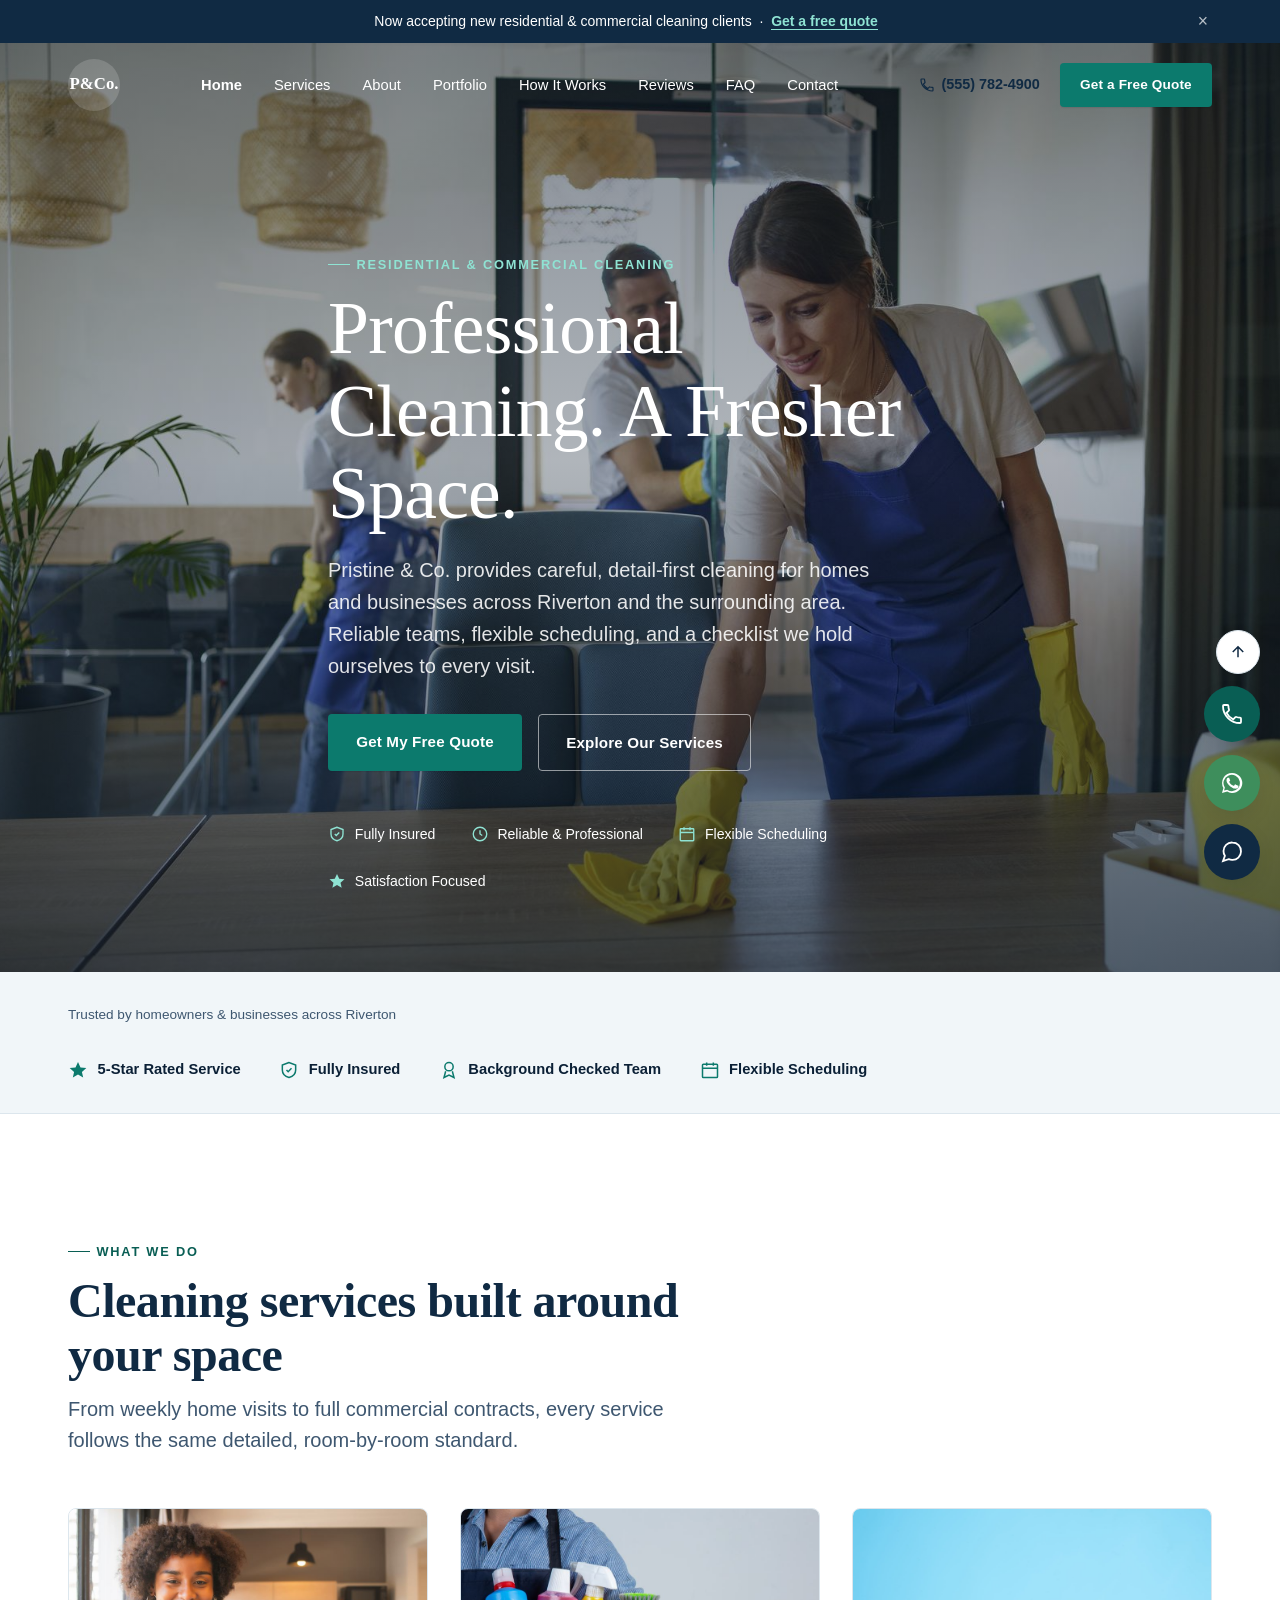
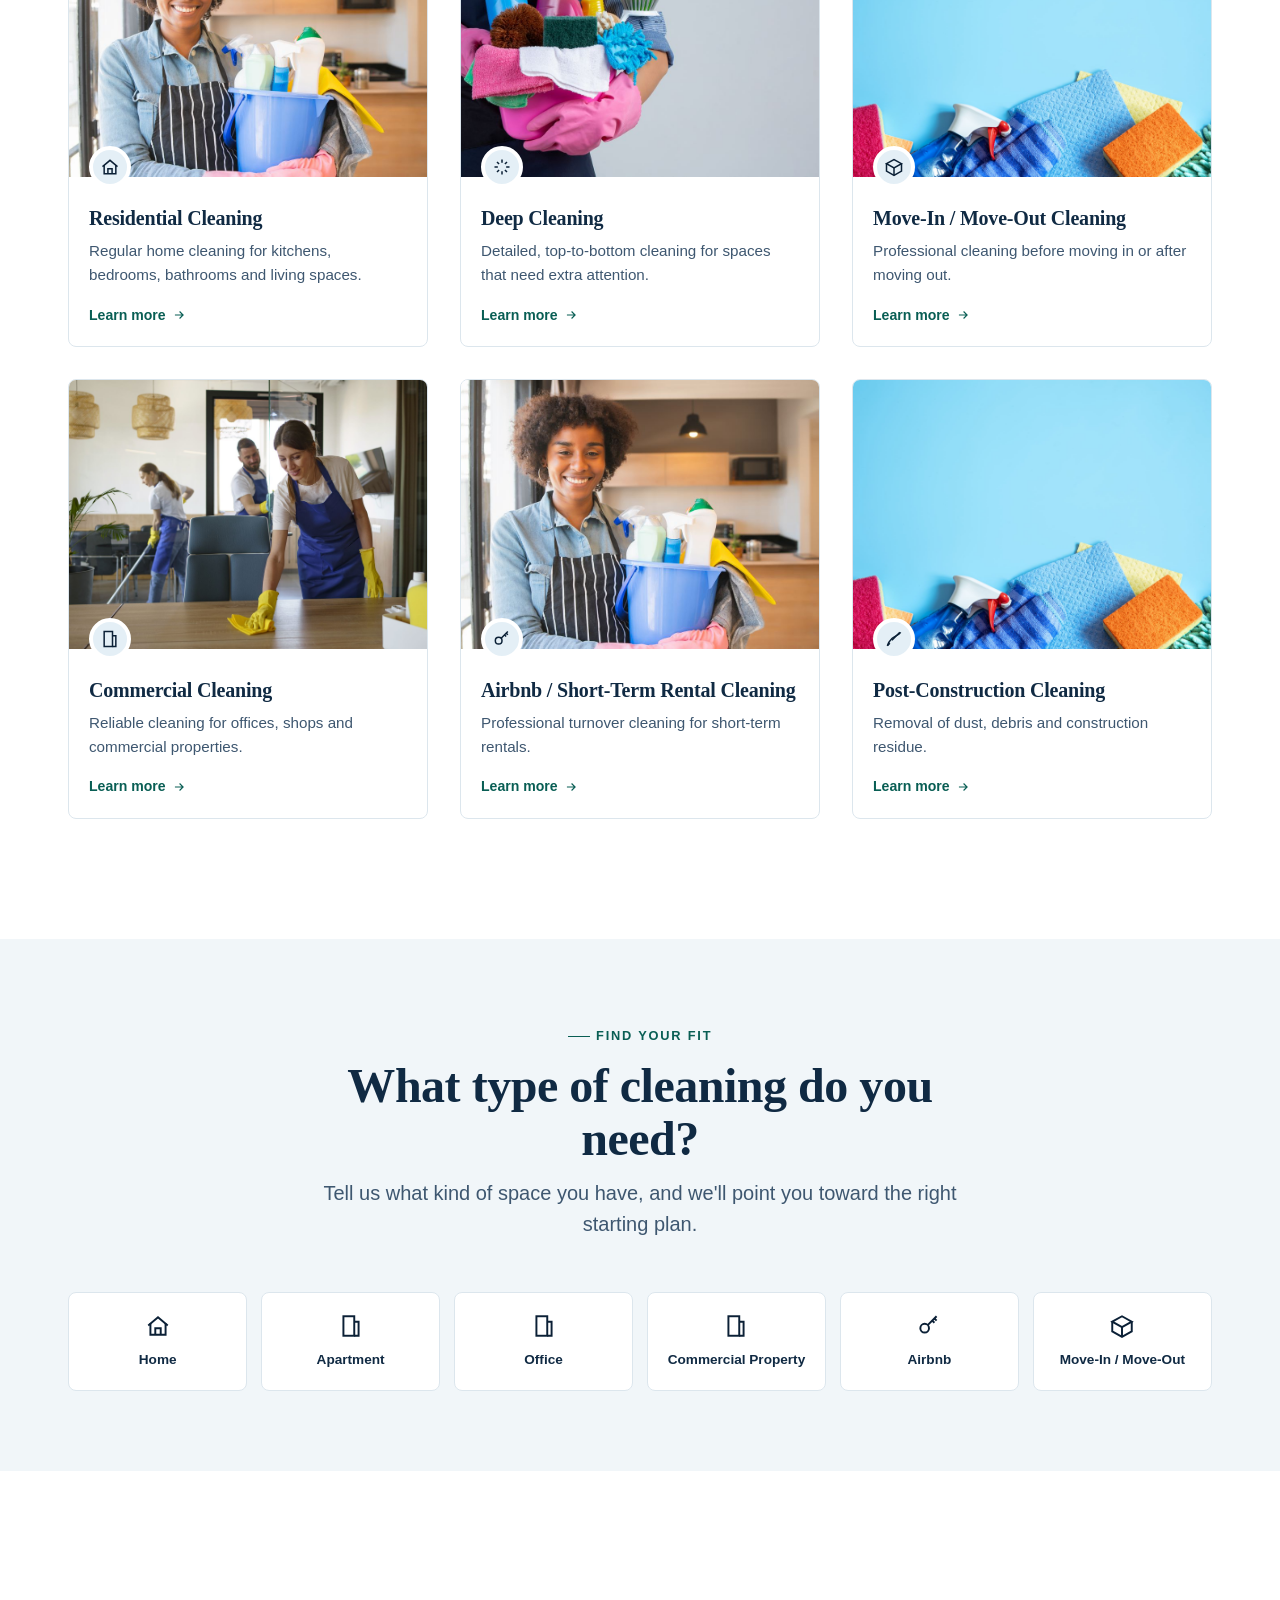
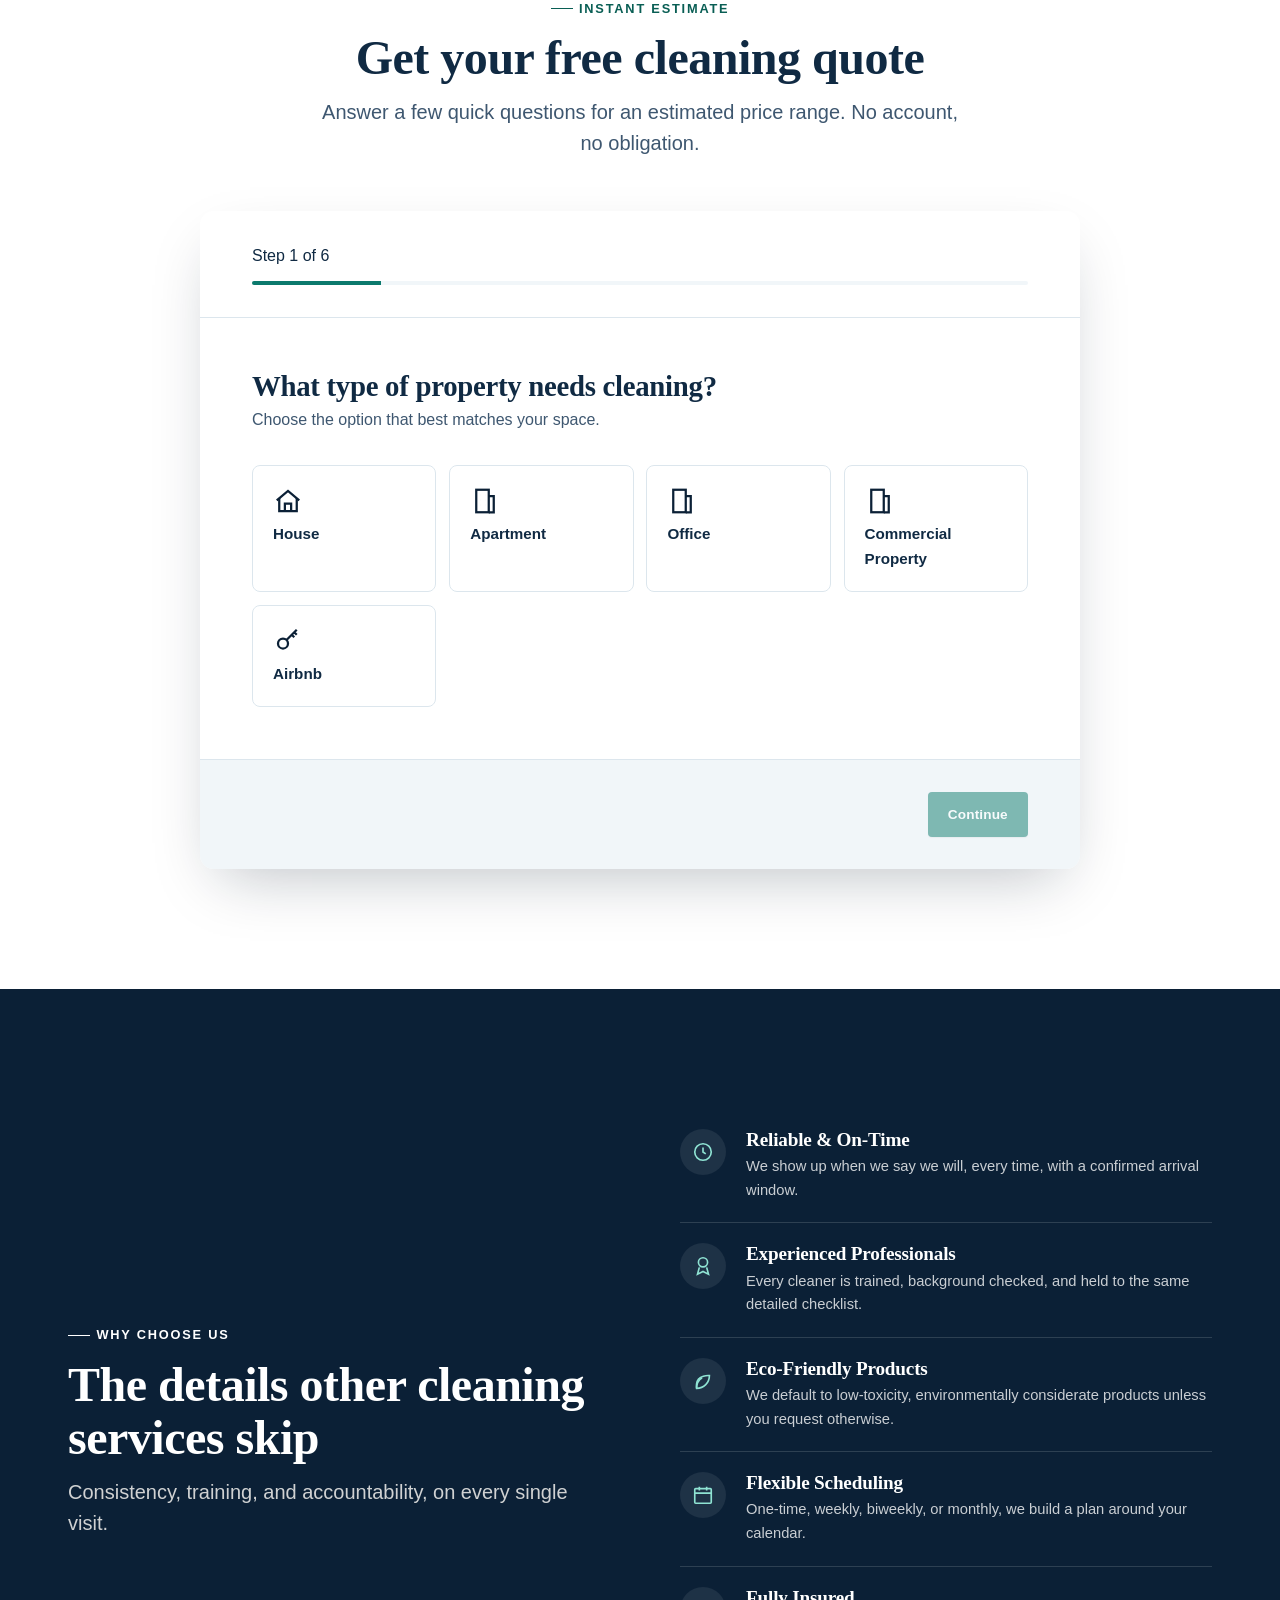
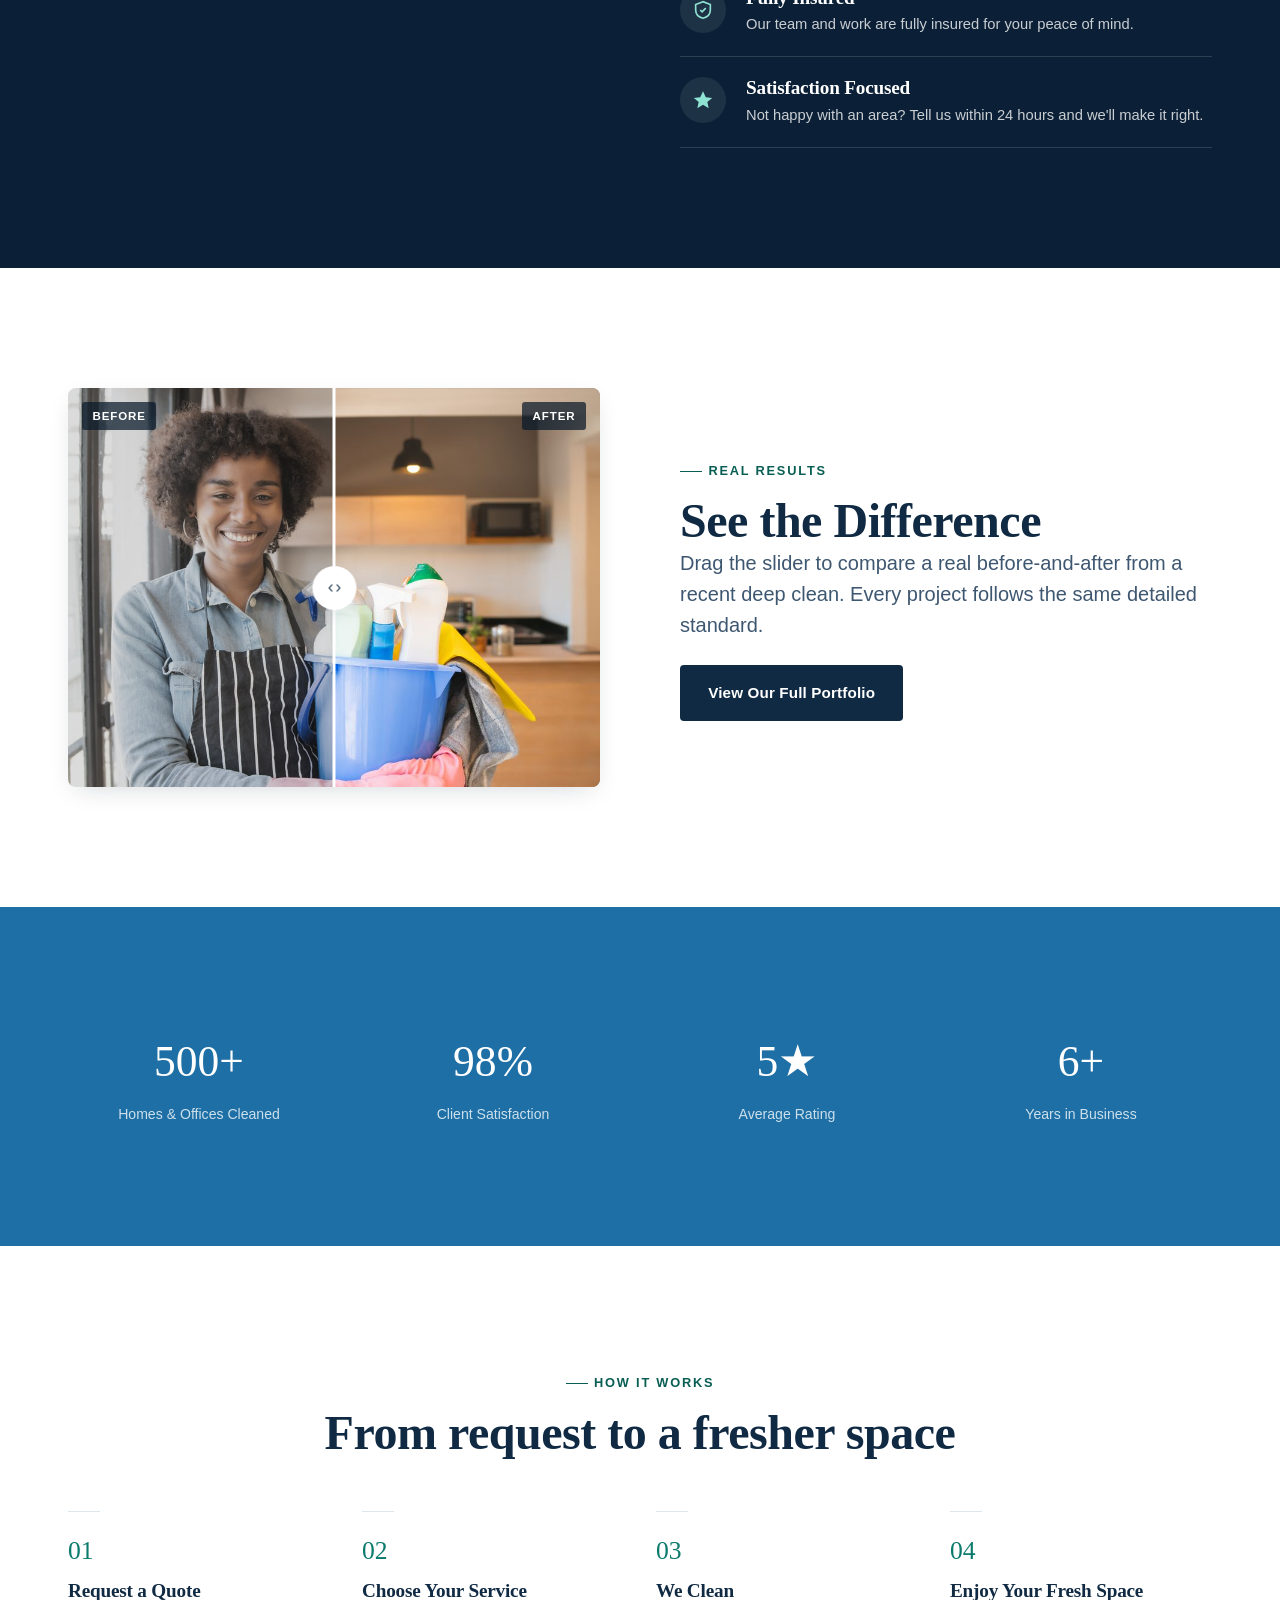
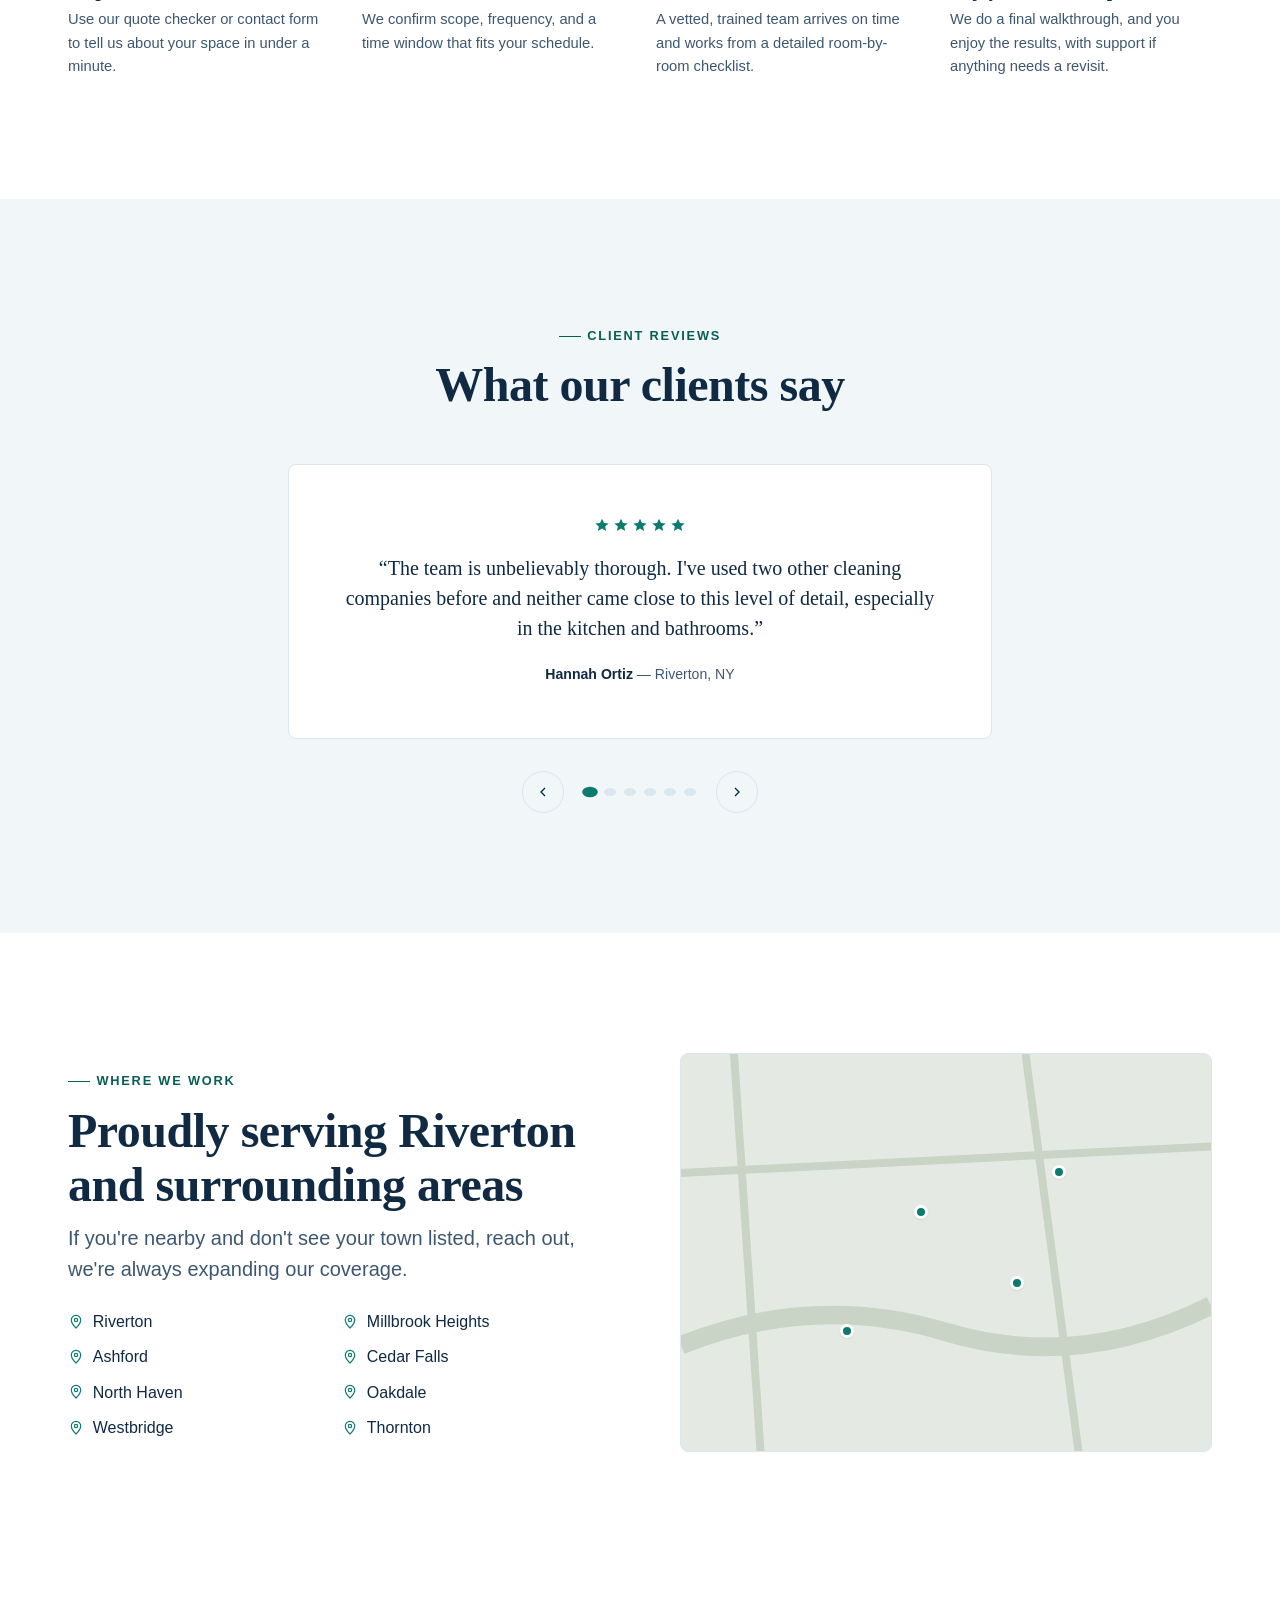
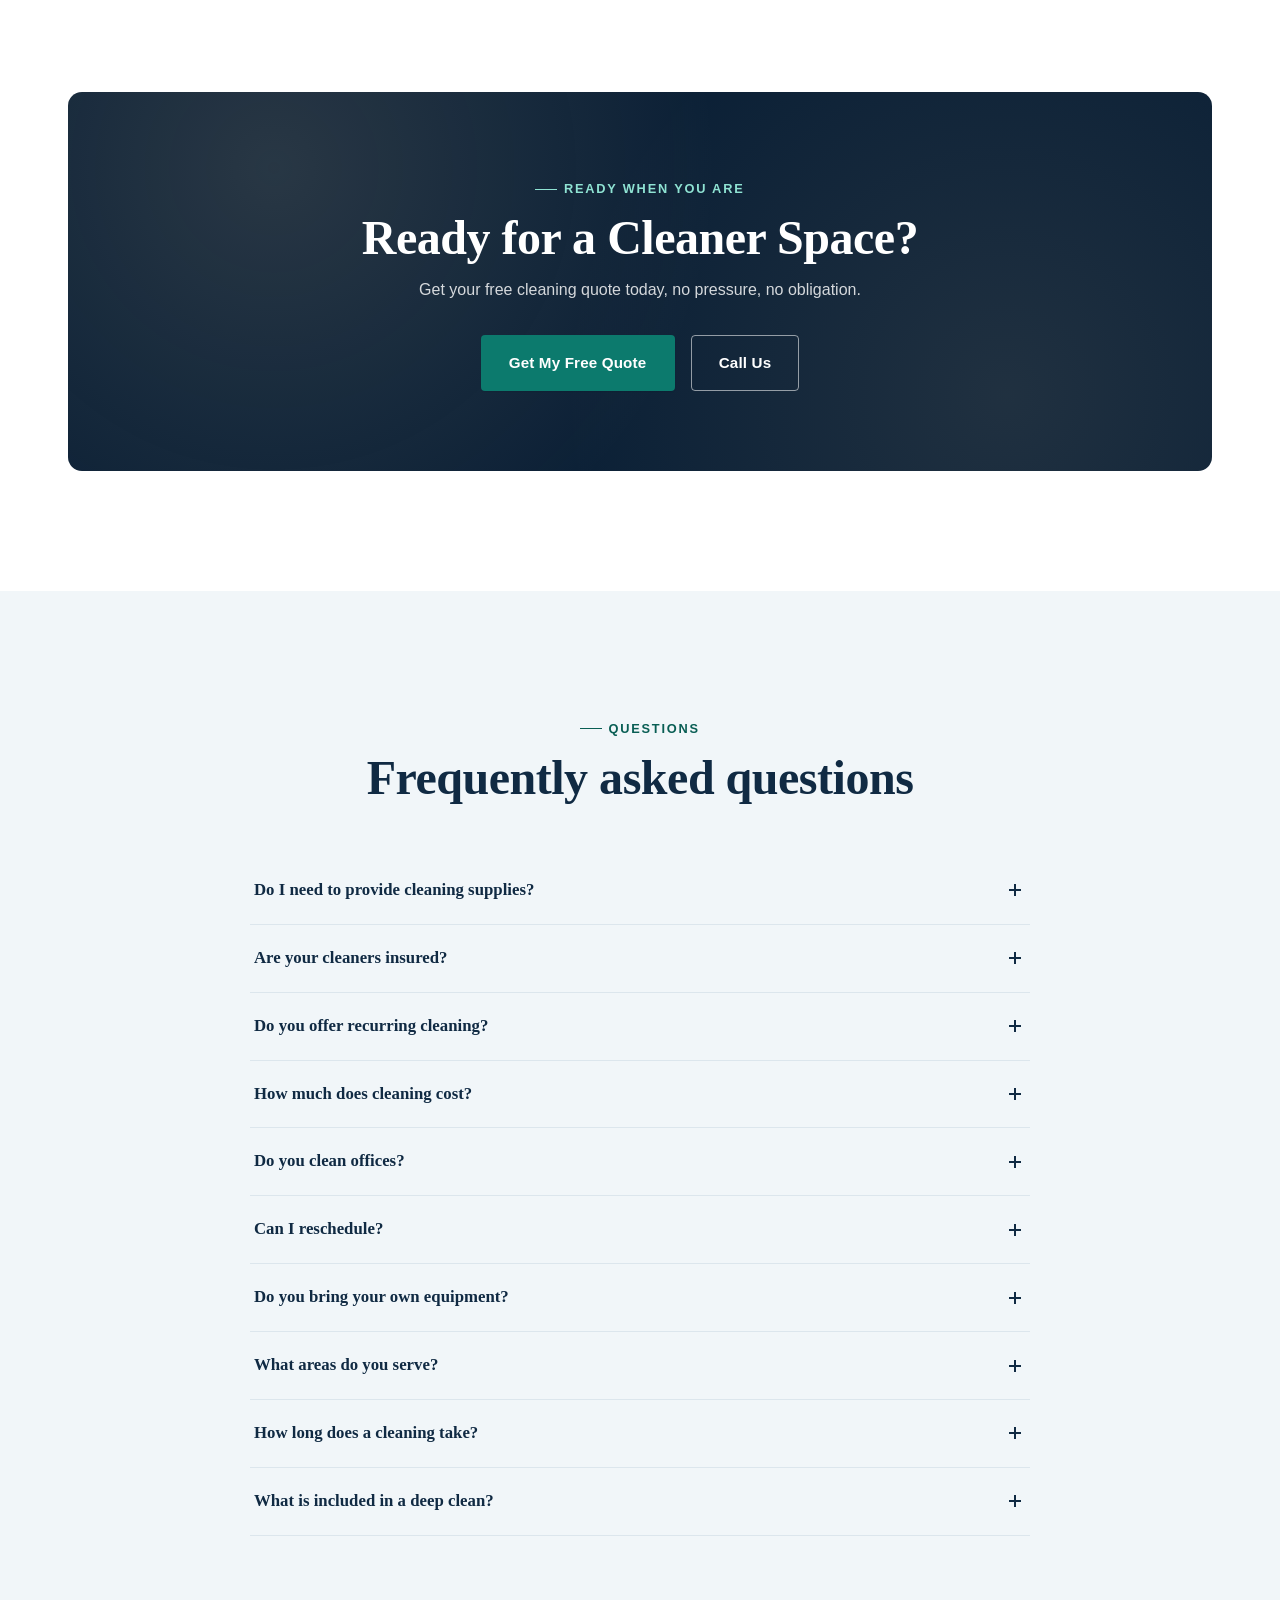
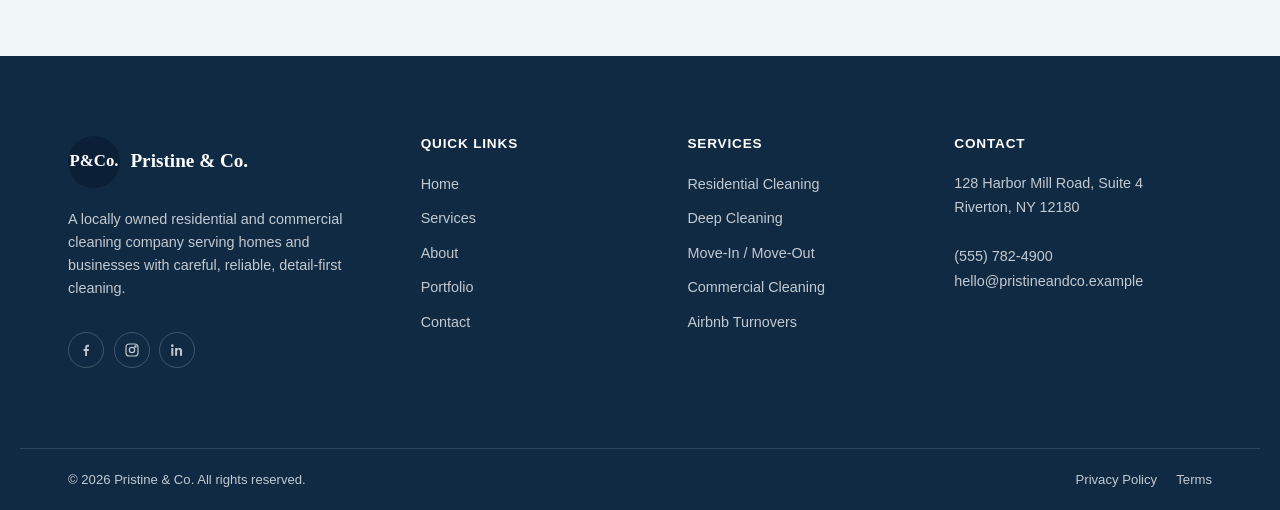
==== commit 7020963f: "Add files via upload" ====
--- a/index.html
+++ b/index.html
@@ -465,24 +465,6 @@
   <div class="chat-panel__body"></div>
 </div>
 
-<!-- MOBILE BOTTOM CONTACT BAR -->
-<div class="mobile-bar">
-  <div class="mobile-bar__inner">
-    <a class="mobile-bar__item" href="#" target="_blank" rel="noopener" data-whatsapp-link>
-      <svg viewBox="0 0 24 24" fill="currentColor"><path d="M17.5 14.4c-.3-.1-1.7-.9-2-1-.3-.1-.5-.1-.6.1-.2.3-.7 1-.9 1.2-.2.2-.3.2-.6.1-.3-.1-1.3-.5-2.4-1.5-.9-.8-1.5-1.8-1.7-2.1-.2-.3 0-.5.1-.6.1-.1.3-.3.4-.5.1-.1.2-.3.3-.4.1-.2 0-.4 0-.5 0-.1-.6-1.5-.8-2-.2-.5-.4-.4-.6-.4h-.5c-.2 0-.5.1-.7.3-.3.3-1 1-1 2.4s1 2.8 1.2 3c.1.2 2.1 3.2 5 4.4.7.3 1.3.5 1.7.6.7.2 1.4.2 1.9.1.6-.1 1.7-.7 2-1.4.2-.7.2-1.2.2-1.4-.1-.1-.3-.2-.5-.3Z"/></svg>
-      WhatsApp
-    </a>
-    <a class="mobile-bar__item" href="tel:+15557824900" data-call-link>
-      <svg viewBox="0 0 24 24" fill="none" stroke="currentColor" stroke-width="1.8"><path d="M6.6 10.8c1.4 2.8 3.8 5.2 6.6 6.6l2.2-2.2c.3-.3.7-.4 1-.2 1.1.4 2.3.6 3.6.6.6 0 1 .4 1 1V20c0 .6-.4 1-1 1C10.6 21 3 13.4 3 4c0-.6.4-1 1-1h3.4c.6 0 1 .4 1 1 0 1.3.2 2.5.6 3.6.1.4 0 .8-.2 1L6.6 10.8Z"/></svg>
-      Call
-    </a>
-    <a class="mobile-bar__item primary" href="#quote">
-      <svg viewBox="0 0 24 24" fill="none" stroke="currentColor" stroke-width="1.8"><path d="M12 3v4M12 17v4M3 12h4M17 12h4M6 6l2.5 2.5M15.5 15.5 18 18M18 6l-2.5 2.5M8.5 15.5 6 18"/></svg>
-      Get Quote
-    </a>
-  </div>
-</div>
-
 <script src="js/config.js"></script>
 <script src="js/main.js"></script>
 <script src="js/home.js"></script>
--- a/css/style.css
+++ b/css/style.css
@@ -9,22 +9,22 @@
    1. DESIGN TOKENS
    ------------------------------------------------------------------------- */
 :root {
-  /* Color */
-  --color-ink: #16231F;          /* primary text / dark sections */
-  --color-ink-soft: #3C4C45;     /* secondary text on light bg */
-  --color-paper: #FBF9F5;        /* page background */
-  --color-paper-dim: #F1EEE6;    /* alternating section background */
-  --color-sage: #4B6358;         /* primary brand color */
-  --color-sage-deep: #263A32;    /* deep brand / dark sections */
-  --color-sage-mist: #E4E9E3;    /* tinted surface */
-  --color-brass: #A9824F;        /* accent / CTA */
-  --color-brass-deep: #8A6A3D;   /* accent hover */
-  --color-brass-light: #D9C29B;  /* light accent for dark bg */
-  --color-line: #E0DBCE;         /* hairline borders on light bg */
-  --color-line-dark: rgba(251,249,245,0.16);
+  /* Color — professional navy / blue / teal palette (no gold) */
+  --color-ink: #102A43;          /* deep navy — primary text / dark sections */
+  --color-ink-soft: #3E5770;     /* secondary text on light bg (AA on white) */
+  --color-paper: #FFFFFF;        /* page background — bright white */
+  --color-paper-dim: #F1F6F9;    /* alternating section background — light blue-grey */
+  --color-sage: #1D6FA5;         /* primary brand color — professional blue */
+  --color-sage-deep: #0B2036;    /* deep brand / dark sections — near-navy */
+  --color-sage-mist: #E4EFF6;    /* tinted surface — light blue */
+  --color-brass: #0C7A6D;        /* accent / CTA — teal */
+  --color-brass-deep: #095E54;   /* accent hover — deeper teal */
+  --color-brass-light: #8FE3D3;  /* light accent for dark bg — mint/teal */
+  --color-line: #DCE6ED;         /* hairline borders on light bg */
+  --color-line-dark: rgba(255,255,255,0.16);
   --color-white: #FFFFFF;
   --color-error: #B3432B;
-  --color-success: #3E6B4E;
+  --color-success: #1F8A55;
 
   /* Typography */
   --font-display: "Fraunces", "Iowan Old Style", Georgia, serif;
@@ -55,9 +55,9 @@
   --radius-sm: 4px;
   --radius-md: 8px;
   --radius-lg: 14px;
-  --shadow-sm: 0 1px 2px rgba(22,35,31,0.06), 0 1px 1px rgba(22,35,31,0.04);
-  --shadow-md: 0 8px 24px -8px rgba(22,35,31,0.18);
-  --shadow-lg: 0 24px 60px -20px rgba(22,35,31,0.28);
+  --shadow-sm: 0 1px 2px rgba(9,25,42,0.06), 0 1px 1px rgba(9,25,42,0.04);
+  --shadow-md: 0 8px 24px -8px rgba(9,25,42,0.18);
+  --shadow-lg: 0 24px 60px -20px rgba(9,25,42,0.28);
 
   --ease: cubic-bezier(0.22, 0.61, 0.36, 1);
   --dur-fast: 180ms;
@@ -161,6 +161,7 @@
 .section--tight { padding-block: var(--space-xl); }
 .section--dark { background: var(--color-sage-deep); color: var(--color-paper); }
 .section--dark h2, .section--dark h3, .section--dark h4 { color: var(--color-paper); }
+.section--dark .eyebrow { color: var(--color-paper); }
 .section--dim { background: var(--color-paper-dim); }
 .section--sage { background: var(--color-sage); color: var(--color-paper); }
 .section--sage h2 { color: var(--color-paper); }
@@ -232,7 +233,7 @@
 }
 .btn-outline:hover { background: var(--color-ink); color: var(--color-paper); transform: translateY(-2px); }
 
-.btn-outline-light { border-color: rgba(251,249,245,0.55); color: var(--color-paper); }
+.btn-outline-light { border-color: rgba(255,255,255,0.55); color: var(--color-paper); }
 .btn-outline-light:hover { background: var(--color-paper); color: var(--color-ink); }
 
 .btn-ghost {
@@ -255,10 +256,9 @@
   background: var(--color-ink);
   color: var(--color-paper);
   font-size: var(--fs-small);
-  height: var(--announce-h);
+  padding-block: 0.7rem;
   display: flex;
   align-items: center;
-  overflow: hidden;
   animation: slideDown 500ms var(--ease) both;
 }
 .announce__inner {
@@ -266,17 +266,20 @@
   max-width: var(--container-w);
   margin-inline: auto;
   padding-inline: var(--container-pad);
+  padding-right: calc(var(--container-pad) + 1.75rem);
   display: flex;
   align-items: center;
   justify-content: center;
   gap: var(--space-sm);
   position: relative;
 }
-.announce p { text-align: center; }
-.announce a { color: var(--color-brass-light); font-weight: 600; border-bottom: 1px solid currentColor; }
+.announce p { text-align: center; line-height: 1.5; }
+.announce a { color: var(--color-brass-light); font-weight: 600; border-bottom: 1px solid currentColor; white-space: nowrap; }
 .announce__close {
   position: absolute;
-  right: 0;
+  right: var(--container-pad);
+  top: 50%;
+  transform: translateY(-50%);
   font-size: 1.1rem;
   line-height: 1;
   padding: 0.25rem;
@@ -284,6 +287,12 @@
 }
 .announce__close:hover { opacity: 1; }
 .announce.is-hidden { display: none; }
+
+@media (max-width: 560px) {
+  .announce { padding-block: 0.6rem; }
+  .announce__inner { padding-right: calc(var(--container-pad) + 1.5rem); }
+  .announce p { font-size: 0.8rem; }
+}
 
 @keyframes slideDown {
   from { transform: translateY(-100%); opacity: 0; }
@@ -311,12 +320,12 @@
 .navbar.is-transparent { background: transparent; }
 .navbar.is-solid {
   height: var(--nav-h-scrolled);
-  background: rgba(251,249,245,0.92);
+  background: rgba(255,255,255,0.92);
   backdrop-filter: blur(10px);
   box-shadow: var(--shadow-sm);
   border-bottom: 1px solid var(--color-line);
 }
-body.no-hero .navbar { background: rgba(251,249,245,0.92); backdrop-filter: blur(10px); border-bottom: 1px solid var(--color-line); }
+body.no-hero .navbar { background: rgba(255,255,255,0.92); backdrop-filter: blur(10px); border-bottom: 1px solid var(--color-line); }
 
 .navbar__inner {
   width: 100%;
@@ -331,14 +340,14 @@
 
 .brand { display: flex; align-items: center; gap: 0.65rem; }
 .brand__mark {
-  width: 40px; height: 40px;
+  width: 52px; height: 52px;
   border-radius: 50%;
   background: var(--color-sage-deep);
   color: var(--color-paper);
   display: flex; align-items: center; justify-content: center;
   font-family: var(--font-display);
   font-weight: 600;
-  font-size: 0.95rem;
+  font-size: 1.05rem;
   flex-shrink: 0;
 }
 .brand__name {
@@ -349,7 +358,7 @@
 }
 .navbar.is-transparent .brand__name,
 .navbar.is-transparent .nav-link { color: var(--color-paper); }
-.navbar.is-transparent .brand__mark { background: rgba(251,249,245,0.16); }
+.navbar.is-transparent .brand__mark { background: rgba(255,255,255,0.16); }
 
 .nav-links {
   display: flex;
@@ -420,7 +429,7 @@
 }
 .mobile-menu__backdrop {
   position: absolute; inset: 0;
-  background: rgba(22,35,31,0.5);
+  background: rgba(9,25,42,0.5);
   opacity: 0;
   transition: opacity var(--dur-med) var(--ease);
 }
@@ -479,7 +488,7 @@
 .hero__media::after {
   content: "";
   position: absolute; inset: 0;
-  background: linear-gradient(180deg, rgba(22,35,31,0.72) 0%, rgba(22,35,31,0.55) 45%, rgba(22,35,31,0.82) 100%);
+  background: linear-gradient(180deg, rgba(9,25,42,0.5) 0%, rgba(9,25,42,0.32) 45%, rgba(9,25,42,0.66) 100%);
 }
 .hero__content {
   position: relative; z-index: 1;
@@ -490,7 +499,7 @@
 }
 .hero .eyebrow { color: var(--color-brass-light); }
 .hero h1 { color: var(--color-white); opacity: 0; animation: revealUp var(--dur-slow) var(--ease) 250ms both; }
-.hero__lead { margin-top: var(--space-sm); max-width: 560px; color: rgba(251,249,245,0.88); font-size: var(--fs-lead);
+.hero__lead { margin-top: var(--space-sm); max-width: 560px; color: rgba(255,255,255,0.88); font-size: var(--fs-lead);
   opacity: 0; animation: revealUp var(--dur-slow) var(--ease) 420ms both; }
 .hero__actions { display: flex; flex-wrap: wrap; gap: 1rem; margin-top: var(--space-md);
   opacity: 0; animation: revealUp var(--dur-slow) var(--ease) 580ms both; }
@@ -523,14 +532,14 @@
 .page-hero__media img { width: 100%; height: 100%; object-fit: cover; }
 .page-hero__media::after {
   content: ""; position: absolute; inset: 0;
-  background: linear-gradient(180deg, rgba(22,35,31,0.55) 0%, rgba(22,35,31,0.82) 100%);
+  background: linear-gradient(180deg, rgba(9,25,42,0.38) 0%, rgba(9,25,42,0.62) 100%);
 }
 .page-hero__content { position: relative; z-index: 1; width: 100%; max-width: var(--container-w);
   margin-inline: auto; padding-inline: var(--container-pad); padding-bottom: var(--space-xl); max-width: 700px; }
 .page-hero .eyebrow { color: var(--color-brass-light); }
 .page-hero h1 { color: var(--color-white); }
-.page-hero p { margin-top: var(--space-xs); color: rgba(251,249,245,0.88); font-size: var(--fs-lead); max-width: 560px; }
-.page-hero__crumb { margin-top: var(--space-sm); font-size: 0.85rem; color: rgba(251,249,245,0.7); }
+.page-hero p { margin-top: var(--space-xs); color: rgba(255,255,255,0.88); font-size: var(--fs-lead); max-width: 560px; }
+.page-hero__crumb { margin-top: var(--space-sm); font-size: 0.85rem; color: rgba(255,255,255,0.7); }
 .page-hero__crumb a { color: var(--color-brass-light); }
 
 /* -------------------------------------------------------------------------
@@ -732,16 +741,16 @@
   padding: var(--space-sm) 0;
   border-bottom: 1px solid var(--color-line-dark);
 }
-.section--dark .feature { border-bottom: 1px solid rgba(251,249,245,0.14); }
+.section--dark .feature { border-bottom: 1px solid rgba(255,255,255,0.14); }
 .feature__icon {
   width: 46px; height: 46px; border-radius: 50%; flex-shrink: 0;
-  background: rgba(251,249,245,0.08);
+  background: rgba(255,255,255,0.08);
   display: flex; align-items: center; justify-content: center;
   color: var(--color-brass-light);
 }
 .feature__icon svg { width: 22px; height: 22px; }
 .feature h4 { margin-bottom: 0.3rem; }
-.feature p { font-size: 0.92rem; color: rgba(251,249,245,0.78); }
+.feature p { font-size: 0.92rem; color: rgba(255,255,255,0.78); }
 
 /* -------------------------------------------------------------------------
    15. BEFORE / AFTER SLIDER
@@ -760,12 +769,13 @@
 }
 .ba-slider__figure { position: absolute; inset: 0; margin: 0; }
 .ba-slider__figure img { width: 100%; height: 100%; object-fit: cover; pointer-events: none; }
+.ba-slider__figure--before img { filter: saturate(0.55) brightness(0.88) contrast(0.96); }
 .ba-slider__after { position: absolute; inset: 0; overflow: hidden; clip-path: inset(0 0 0 50%); will-change: clip-path; }
 .ba-slider__label {
   position: absolute; top: 14px;
   font-size: 0.72rem; font-weight: 700; letter-spacing: 0.08em;
   padding: 0.3rem 0.65rem; border-radius: 3px;
-  background: rgba(22,35,31,0.72); color: var(--color-paper);
+  background: rgba(9,25,42,0.72); color: var(--color-paper);
   pointer-events: none;
 }
 .ba-slider__label--before { left: 14px; }
@@ -797,9 +807,9 @@
 @media (max-width: 760px) { .stats { grid-template-columns: repeat(2, 1fr); } }
 .stat__value {
   font-family: var(--font-display); font-size: clamp(2.2rem, 3.4vw, 3.2rem);
-  color: var(--color-brass-light);
-}
-.stat__label { margin-top: 0.4rem; font-size: 0.88rem; color: rgba(251,249,245,0.78); }
+  color: var(--color-paper);
+}
+.stat__label { margin-top: 0.4rem; font-size: 0.88rem; color: rgba(255,255,255,0.78); }
 
 /* -------------------------------------------------------------------------
    17. PROCESS / HOW IT WORKS
@@ -878,7 +888,7 @@
 }
 .cta-band__content { position: relative; z-index: 1; max-width: 560px; margin-inline: auto; }
 .cta-band h2 { color: var(--color-white); }
-.cta-band p { margin-top: var(--space-xs); color: rgba(251,249,245,0.82); }
+.cta-band p { margin-top: var(--space-xs); color: rgba(255,255,255,0.82); }
 .cta-band__actions { display: flex; justify-content: center; gap: 1rem; margin-top: var(--space-md); flex-wrap: wrap; }
 
 /* -------------------------------------------------------------------------
@@ -1006,35 +1016,6 @@
 }
 .back-to-top.is-visible { opacity: 1; pointer-events: auto; transform: translateY(0); }
 .back-to-top svg { width: 18px; height: 18px; }
-
-/* Mobile bottom contact bar */
-.mobile-bar {
-  position: fixed; left: 0; right: 0; bottom: 0; z-index: 250;
-  display: none;
-  background: var(--color-white);
-  border-top: 1px solid var(--color-line);
-  box-shadow: 0 -6px 20px rgba(22,35,31,0.1);
-  padding-bottom: env(safe-area-inset-bottom, 0);
-  transform: translateY(100%);
-  transition: transform var(--dur-med) var(--ease);
-}
-.mobile-bar.is-visible { transform: translateY(0); }
-.mobile-bar__inner { display: grid; grid-template-columns: 1fr 1fr 1fr; }
-.mobile-bar__item {
-  display: flex; flex-direction: column; align-items: center; gap: 0.2rem;
-  padding: 0.65rem 0.4rem; font-size: 0.72rem; font-weight: 600;
-  border-right: 1px solid var(--color-line);
-  color: var(--color-ink-soft);
-}
-.mobile-bar__item:last-child { border-right: none; }
-.mobile-bar__item svg { width: 19px; height: 19px; color: var(--color-brass-deep); }
-.mobile-bar__item.primary { background: var(--color-ink); color: var(--color-paper); }
-.mobile-bar__item.primary svg { color: var(--color-brass-light); }
-
-@media (max-width: 760px) {
-  .mobile-bar { display: block; }
-  .float-stack { bottom: calc(64px + var(--space-sm)); }
-}
 
 /* -------------------------------------------------------------------------
    24. CHATBOT
@@ -1084,7 +1065,7 @@
   border-radius: var(--radius-lg); padding: var(--space-lg);
 }
 .contact-info-card h3 { color: var(--color-paper); margin-bottom: var(--space-sm); }
-.contact-info-row { display: flex; gap: 0.75rem; padding: 0.75rem 0; border-bottom: 1px solid rgba(251,249,245,0.14); }
+.contact-info-row { display: flex; gap: 0.75rem; padding: 0.75rem 0; border-bottom: 1px solid rgba(255,255,255,0.14); }
 .contact-info-row svg { width: 20px; height: 20px; color: var(--color-brass-light); flex-shrink: 0; margin-top: 2px; }
 .contact-info-row strong { display: block; font-size: 0.85rem; opacity: 0.7; margin-bottom: 0.15rem; }
 .contact-info-card .btn { margin-top: var(--space-md); }
@@ -1101,7 +1082,7 @@
 /* -------------------------------------------------------------------------
    26. FOOTER
    ------------------------------------------------------------------------- */
-.site-footer { background: var(--color-ink); color: rgba(251,249,245,0.75); }
+.site-footer { background: var(--color-ink); color: rgba(255,255,255,0.75); }
 .footer-top { padding-block: var(--space-xl); display: grid; grid-template-columns: 1.4fr 1fr 1fr 1.2fr; gap: var(--space-lg); }
 @media (max-width: 900px) { .footer-top { grid-template-columns: 1fr 1fr; } }
 @media (max-width: 560px) { .footer-top { grid-template-columns: 1fr; } }
@@ -1109,10 +1090,10 @@
 .footer-brand p { margin-top: var(--space-sm); font-size: 0.9rem; max-width: 300px; }
 .footer-social { display: flex; gap: 0.6rem; margin-top: var(--space-md); }
 .footer-social a {
-  width: 36px; height: 36px; border-radius: 50%; border: 1px solid rgba(251,249,245,0.2);
+  width: 36px; height: 36px; border-radius: 50%; border: 1px solid rgba(255,255,255,0.2);
   display: flex; align-items: center; justify-content: center; transition: background-color var(--dur-fast) var(--ease);
 }
-.footer-social a:hover { background: rgba(251,249,245,0.1); }
+.footer-social a:hover { background: rgba(255,255,255,0.1); }
 .footer-social svg { width: 16px; height: 16px; }
 
 .footer-col h4 { color: var(--color-paper); font-size: 0.85rem; letter-spacing: 0.06em; text-transform: uppercase; margin-bottom: var(--space-sm); font-family: var(--font-body); font-weight: 700; }
@@ -1122,7 +1103,7 @@
 .footer-col address { font-style: normal; font-size: 0.9rem; line-height: 1.7; }
 
 .footer-bottom {
-  border-top: 1px solid rgba(251,249,245,0.12);
+  border-top: 1px solid rgba(255,255,255,0.12);
   padding-block: var(--space-sm);
   display: flex; flex-wrap: wrap; align-items: center; justify-content: space-between; gap: 0.6rem;
   font-size: 0.82rem;
